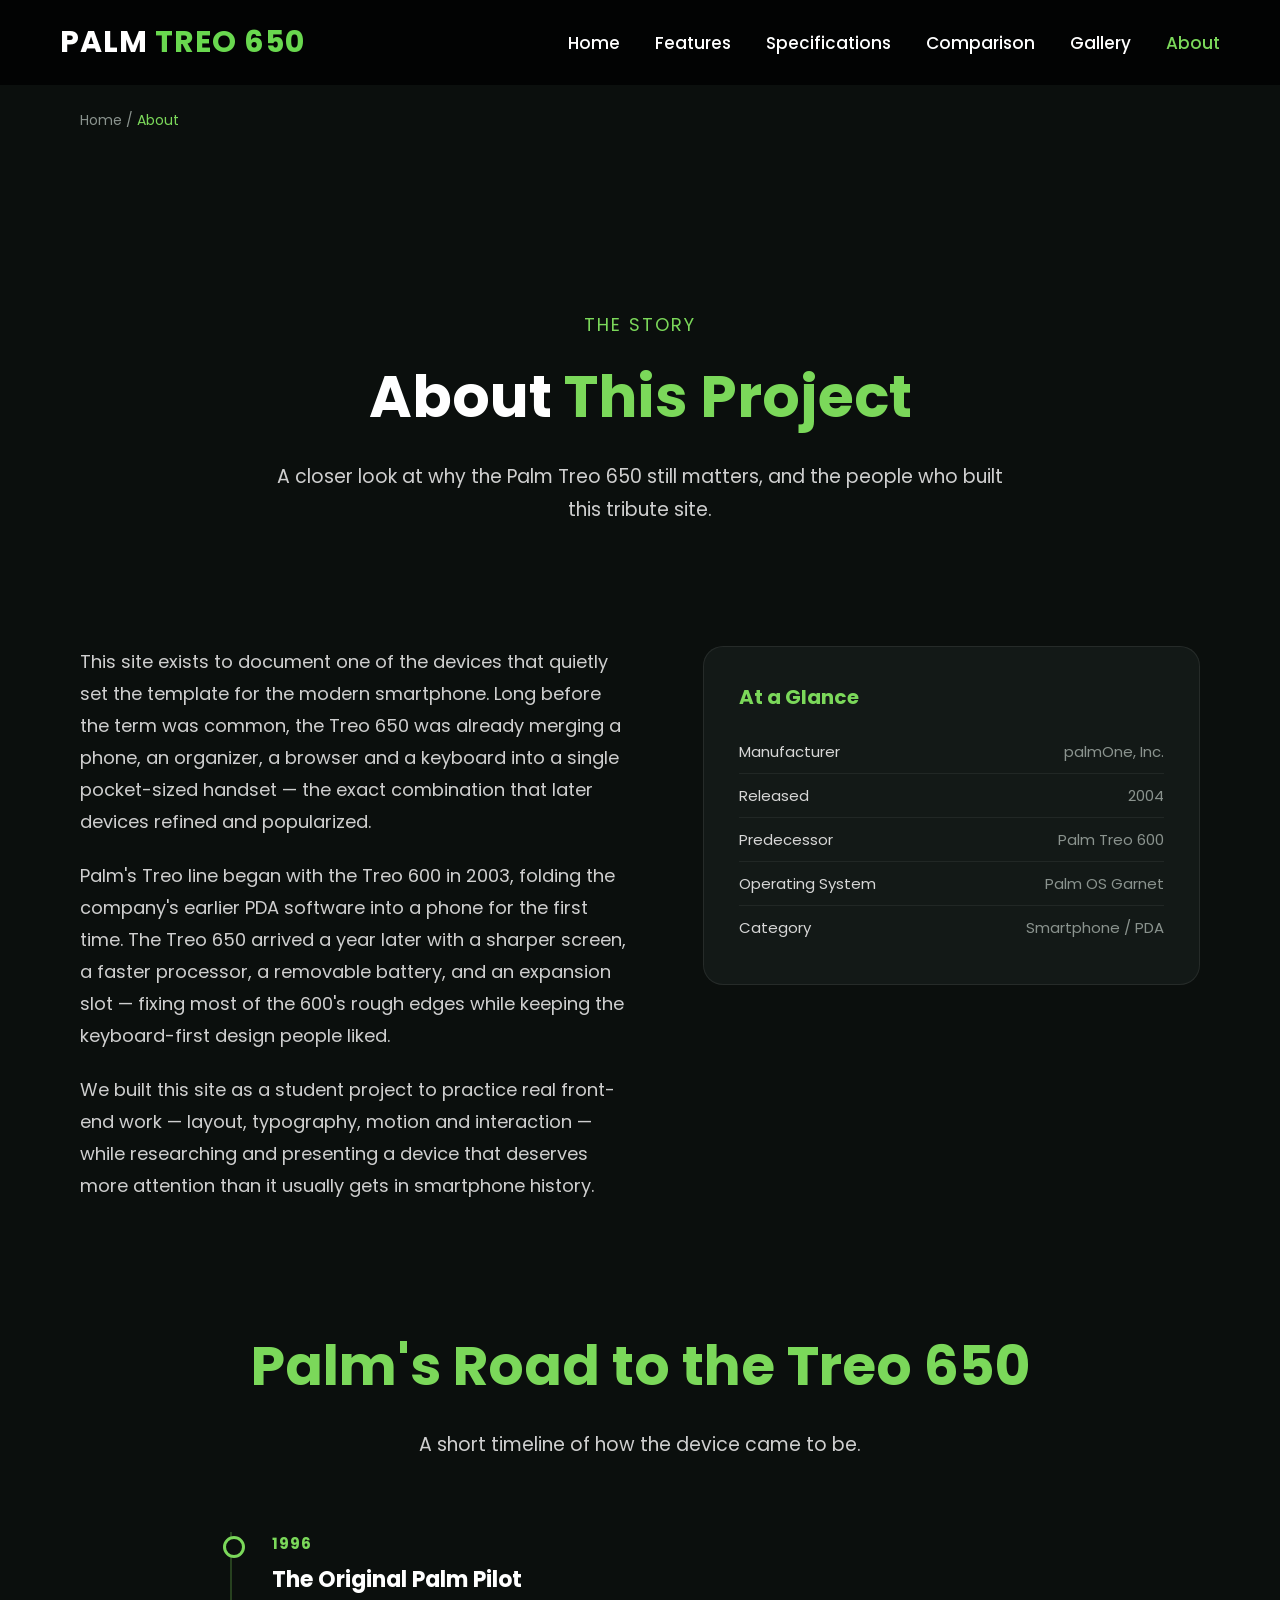
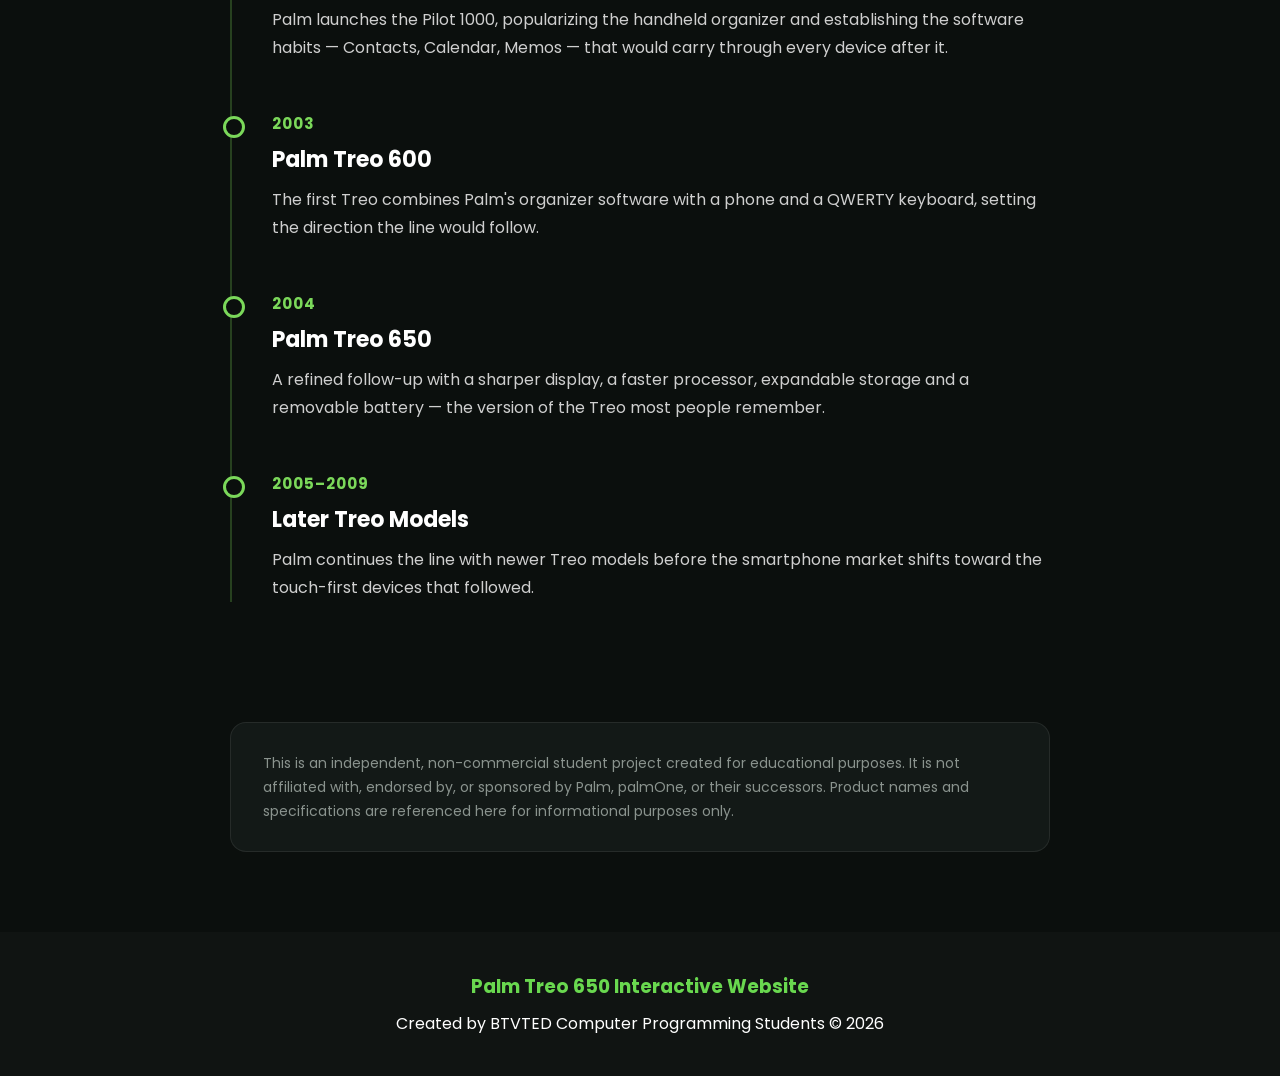
==== about.html @ 68abf770 "pre initialiation" ====
<!DOCTYPE html>
<html lang="en">
<head>
    <meta charset="UTF-8">
    <meta name="viewport" content="width=device-width, initial-scale=1.0">
    <title>About | Palm Treo 650</title>

    <link rel="stylesheet" href="style.css">
    <link rel="stylesheet" href="animation.css">

    <link href="https://fonts.googleapis.com/css2?family=Poppins:wght@300;400;600;700&display=swap" rel="stylesheet">
</head>

<body>

<header>

    <nav class="navbar">

        <div class="logo">
            PALM <span>TREO 650</span>
        </div>

        <ul class="nav-links">

            <li><a href="index.html">Home</a></li>

            <li><a href="features.html">Features</a></li>

            <li><a href="specs.html">Specifications</a></li>

            <li><a href="comparison.html">Comparison</a></li>

            <li><a href="gallery.html">Gallery</a></li>

            <li><a href="about.html" class="active">About</a></li>

        </ul>

    </nav>

</header>

<div class="breadcrumb">
    <a href="index.html">Home</a> / <span>About</span>
</div>

<section class="page-hero">

    <div class="eyebrow">The Story</div>

    <h1>About <span>This Project</span></h1>

    <p>

        A closer look at why the Palm Treo 650 still matters, and the
        people who built this tribute site.

    </p>

</section>

<section class="about-section">

    <div class="about-text reveal">

        <p>

            This site exists to document one of the devices that quietly
            set the template for the modern smartphone. Long before the
            term was common, the Treo 650 was already merging a phone, an
            organizer, a browser and a keyboard into a single pocket-sized
            handset — the exact combination that later devices refined
            and popularized.

        </p>

        <p>

            Palm's Treo line began with the Treo 600 in 2003, folding the
            company's earlier PDA software into a phone for the first
            time. The Treo 650 arrived a year later with a sharper screen,
            a faster processor, a removable battery, and an expansion
            slot — fixing most of the 600's rough edges while keeping the
            keyboard-first design people liked.

        </p>

        <p>

            We built this site as a student project to practice real
            front-end work — layout, typography, motion and interaction —
            while researching and presenting a device that deserves more
            attention than it usually gets in smartphone history.

        </p>

    </div>

    <div class="about-side reveal">

        <h3>At a Glance</h3>

        <ul>

            <li>Manufacturer <span>palmOne, Inc.</span></li>

            <li>Released <span>2004</span></li>

            <li>Predecessor <span>Palm Treo 600</span></li>

            <li>Operating System <span>Palm OS Garnet</span></li>

            <li>Category <span>Smartphone / PDA</span></li>

        </ul>

    </div>

</section>

<section class="timeline">

    <div class="section-title">

        <h2>Palm's Road to the Treo 650</h2>

        <p>A short timeline of how the device came to be.</p>

    </div>

    <div class="timeline-track">

        <div class="timeline-item reveal">

            <div class="timeline-year">1996</div>

            <h3>The Original Palm Pilot</h3>

            <p>

                Palm launches the Pilot 1000, popularizing the handheld
                organizer and establishing the software habits — Contacts,
                Calendar, Memos — that would carry through every device
                after it.

            </p>

        </div>

        <div class="timeline-item reveal">

            <div class="timeline-year">2003</div>

            <h3>Palm Treo 600</h3>

            <p>

                The first Treo combines Palm's organizer software with a
                phone and a QWERTY keyboard, setting the direction the
                line would follow.

            </p>

        </div>

        <div class="timeline-item reveal">

            <div class="timeline-year">2004</div>

            <h3>Palm Treo 650</h3>

            <p>

                A refined follow-up with a sharper display, a faster
                processor, expandable storage and a removable battery —
                the version of the Treo most people remember.

            </p>

        </div>

        <div class="timeline-item reveal">

            <div class="timeline-year">2005–2009</div>

            <h3>Later Treo Models</h3>

            <p>

                Palm continues the line with newer Treo models before the
                smartphone market shifts toward the touch-first devices
                that followed.

            </p>

        </div>

    </div>

</section>

<div class="disclaimer-box reveal">

    This is an independent, non-commercial student project created for
    educational purposes. It is not affiliated with, endorsed by, or
    sponsored by Palm, palmOne, or their successors. Product names and
    specifications are referenced here for informational purposes only.

</div>

<footer>

    <h3>Palm Treo 650 Interactive Website</h3>

    <p>

        Created by BTVTED Computer Programming Students

    </p>

</footer>

<script src="script.js"></script>

</body>
</html>
---- style.css ----
/* ===========================
   GOOGLE FONT & RESET
=========================== */

*{
    margin:0;
    padding:0;
    box-sizing:border-box;
}

body{
    font-family:'Poppins',sans-serif;
    background:#0b0f0d;
    color:white;
    overflow-x:hidden;
}

/* ===========================
   NAVIGATION BAR
=========================== */

.navbar{

    width:100%;

    display:flex;

    justify-content:space-between;

    align-items:center;

    padding:25px 80px;

    position:fixed;

    top:0;

    left:0;

    background:rgba(11,15,13,.90);

    backdrop-filter:blur(10px);

    z-index:1000;

}

.logo{

    font-size:32px;

    font-weight:700;

    color:white;

    letter-spacing:1px;

}

.logo span{

    color:#7bd85a;

}

.nav-links{

    display:flex;

    list-style:none;

    gap:40px;

}

.nav-links a{

    text-decoration:none;

    color:white;

    font-size:17px;

    transition:.3s;

}

.nav-links a:hover{

    color:#7bd85a;

}

/* ===========================
   HERO SECTION
=========================== */

.hero{

    min-height:100vh;

    display:flex;

    justify-content:space-between;

    align-items:center;

    padding:140px 80px 80px;

}

.hero-left{

    width:50%;

}

.hero-left h3{

    color:#7bd85a;

    font-size:22px;

    margin-bottom:15px;

    text-transform:uppercase;

}

.hero-left h1{

    font-size:72px;

    margin-bottom:25px;

    line-height:1.1;

}

.hero-left h1 span{

    color:#7bd85a;

}

.hero-left p{

    font-size:20px;

    line-height:38px;

    color:#cfcfcf;

    margin-bottom:40px;

}

/* ===========================
   BUTTONS
=========================== */

.buttons{

    display:flex;

    gap:20px;

}

.btn{

    padding:16px 34px;

    border-radius:12px;

    text-decoration:none;

    font-weight:600;

    transition:.35s;

}

.green{

    background:#7bd85a;

    color:black;

}

.green:hover{

    transform:translateY(-5px);

    box-shadow:0 0 25px rgba(123,216,90,.45);

}

.outline{

    border:2px solid #7bd85a;

    color:#7bd85a;

}

.outline:hover{

    background:#7bd85a;

    color:black;

}

/* ===========================
   PHONE IMAGE
=========================== */

.hero-right{

display:flex;

justify-content:center;

align-items:center;

position:relative;

overflow:hidden;

flex:1;

min-height:700px;

}

.hero-right img{

width:650px;

max-width:100%;

position:relative;

z-index:5;

mix-blend-mode:screen;

filter:
brightness(1.05)
contrast(1.08)
drop-shadow(0 0 40px rgba(115,255,0,.45))
drop-shadow(0 0 80px rgba(115,255,0,.25));

animation:phoneAnimation 6s ease-in-out infinite;

transform-style:preserve-3d;

}

.hero-right img:hover{

    transform:rotate(-8deg) scale(1.05);

}
/* ==========================
   GOOGLE FONT & RESET
========================== */

*{
    margin:0;
    padding:0;
    box-sizing:border-box;
    font-family:'Poppins',sans-serif;
}

html{
    scroll-behavior:smooth;
}

body{
    background:#0b0f0d;
    color:white;
    overflow-x:hidden;
}

/* ==========================
   NAVIGATION BAR
========================== */

.navbar{
    position:fixed;
    top:0;
    left:0;
    width:100%;
    padding:20px 60px;
    display:flex;
    justify-content:space-between;
    align-items:center;
    background:rgba(0,0,0,.75);
    backdrop-filter:blur(12px);
    z-index:999;
}

.logo{
    font-size:30px;
    font-weight:700;
    color:white;
}

.logo span{
    color:#69d84f;
}

.nav-links{
    display:flex;
    gap:35px;
    list-style:none;
}

.nav-links a{
    color:white;
    text-decoration:none;
    transition:.3s;
    font-weight:500;
}

.nav-links a:hover{
    color:#69d84f;
}

/* ==========================
   HERO SECTION
========================== */

.hero{
    min-height:100vh;
    display:flex;
    justify-content:space-between;
    align-items:center;
    padding:120px 70px;
}

.hero-left{
    width:50%;
}

.hero-left h3{
    color:#69d84f;
    font-size:22px;
    margin-bottom:15px;
}

.hero-left h1{
    font-size:72px;
    line-height:1.1;
    margin-bottom:20px;
}

.hero-left h1 span{
    color:#69d84f;
}

.hero-left p{
    color:#d9d9d9;
    font-size:18px;
    line-height:34px;
    margin-bottom:35px;
}

.buttons{
    display:flex;
    gap:20px;
}

.btn{
    padding:16px 32px;
    border-radius:10px;
    text-decoration:none;
    transition:.3s;
    font-weight:600;
}

.green{
    background:#69d84f;
    color:black;
}

.green:hover{
    transform:translateY(-5px);
    box-shadow:0 0 20px #69d84f;
}

.outline{
    border:2px solid #69d84f;
    color:#69d84f;
}

.outline:hover{
    background:#69d84f;
    color:black;
}

/* ==========================
   PHONE IMAGE
========================== */

.hero-right{
    width:45%;
    display:flex;
    justify-content:center;
}

.hero-right img{
    width:420px;
    transition:.5s;
    filter:drop-shadow(0 25px 40px rgba(0,0,0,.8));
}

.hero-right img:hover{
    transform:rotate(-8deg) scale(1.05);
}

/* ==========================
   QUICK INFO CARDS
========================== */

.quick-info{
    display:grid;
    grid-template-columns:repeat(4,1fr);
    gap:25px;
    padding:20px 70px 80px;
}

.card{
    background:#131917;
    border:1px solid rgba(255,255,255,.08);
    border-radius:18px;
    text-align:center;
    padding:35px;
    transition:.3s;
}

.card:hover{
    transform:translateY(-10px);
    border-color:#69d84f;
    box-shadow:0 0 25px rgba(105,216,79,.35);
}

.card h2{
    font-size:40px;
    margin-bottom:10px;
}

.card h3{
    margin-bottom:10px;
    color:#69d84f;
}

/* ==========================
   FOOTER
========================== */

footer{
    margin-top:80px;
    padding:40px;
    background:#101412;
    text-align:center;
}

footer h3{
    color:#69d84f;
    margin-bottom:10px;
}

/* ==========================
   RESPONSIVE
========================== */

@media(max-width:900px){

.navbar{
    flex-direction:column;
    gap:15px;
}

.nav-links{
    flex-wrap:wrap;
    justify-content:center;
}

.hero{
    flex-direction:column;
    text-align:center;
    padding-top:170px;
}

.hero-left{
    width:100%;
}

.hero-right{
    width:100%;
    margin-top:50px;
}

.hero-right img{
    width:280px;
}

.hero-left h1{
    font-size:48px;
}

.quick-info{
    grid-template-columns:1fr;
}

.buttons{
    justify-content:center;
}

}


/* ===========================
REVOLUTION SECTION
=========================== */

.revolution{

padding:120px 80px;

background:#111815;

}

.section-title{

text-align:center;

margin-bottom:70px;

}

.section-title h2{

font-size:55px;

margin-bottom:20px;

color:#7bd85a;

}

.section-title p{

max-width:900px;

margin:auto;

line-height:35px;

font-size:19px;

color:#cfcfcf;

}

.feature-grid{

display:grid;

grid-template-columns:repeat(3,1fr);

gap:35px;

margin-top:70px;

}

.feature-card{

background:#181f1c;

padding:35px;

border-radius:20px;

transition:.4s;

border:1px solid rgba(255,255,255,.06);

}

.feature-card:hover{

transform:translateY(-12px);

box-shadow:0 0 30px rgba(123,216,90,.25);

border-color:#7bd85a;

}

.feature-card h1{

font-size:55px;

margin-bottom:20px;

}

.feature-card h3{

font-size:25px;

margin-bottom:15px;

color:#7bd85a;

}

.feature-card p{

line-height:30px;

color:#d7d7d7;

}

/*==========================
SPECIFICATIONS
===========================*/

.specifications{

padding:120px 80px;

background:#0b0f0d;

}

.spec-grid{

display:grid;

grid-template-columns:repeat(4,1fr);

gap:30px;

margin-top:70px;

}

.spec-card{

background:#171d1a;

padding:35px;

border-radius:18px;

text-align:center;

transition:.4s;

border:1px solid rgba(255,255,255,.08);

}

.spec-card:hover{

transform:translateY(-10px);

border-color:#7bd85a;

box-shadow:0 0 25px rgba(123,216,90,.35);

}

.spec-card h3{

margin-bottom:18px;

color:#7bd85a;

font-size:24px;

}

.spec-card span{

font-size:18px;

line-height:30px;

color:#d8d8d8;

display:block;

}

/*=========================
GREEN GLOW
=========================*/

.hero-right::before{

content:"";

position:absolute;

width:650px;

height:650px;

border-radius:50%;

background:

radial-gradient(circle,

rgba(122,255,0,.75) 0%,

rgba(122,255,0,.35) 30%,

rgba(122,255,0,.12) 55%,

transparent 75%);

filter:blur(60px);

animation:glowPulse 5s infinite;

z-index:0;

}

/*=========================
BOTTOM GLOW
=========================*/

.hero-right::after{

content:"";

position:absolute;

bottom:60px;

width:520px;

height:70px;

border-radius:50%;

background:

radial-gradient(circle,

rgba(122,255,0,.95),

transparent 70%);

filter:blur(25px);

z-index:0;

}

/*=========================
PHONE ANIMATION
=========================*/

@keyframes phoneAnimation{

0%{

transform:
translateY(0px)
rotateY(-12deg);

}

25%{

transform:
translateY(-18px)
rotateY(-5deg);

}

50%{

transform:
translateY(0px)
rotateY(12deg);

}

75%{

transform:
translateY(-18px)
rotateY(5deg);

}

100%{

transform:
translateY(0px)
rotateY(-12deg);

}

}

/*=========================
GLOW
=========================*/

@keyframes glowPulse{

0%{

transform:scale(1);

opacity:.75;

}

50%{

transform:scale(1.12);

opacity:1;

}

100%{

transform:scale(1);

opacity:.75;

}

}

.phone-container{

position:relative;

display:flex;

justify-content:center;

align-items:center;

padding:50px;

border-radius:50px;

background:transparent;

overflow:hidden;

}

/* ===========================
   ACTIVE NAV LINK
=========================== */

.nav-links a.active{

    color:#7bd85a;

}

/* ===========================
   PAGE HERO (inner pages)
=========================== */

.page-hero{

    padding:180px 80px 80px;

    text-align:center;

    position:relative;

    overflow:hidden;

}

.page-hero .eyebrow{

    color:#7bd85a;

    font-size:18px;

    text-transform:uppercase;

    letter-spacing:2px;

    margin-bottom:15px;

}

.page-hero h1{

    font-size:58px;

    margin-bottom:20px;

}

.page-hero h1 span{

    color:#7bd85a;

}

.page-hero p{

    max-width:750px;

    margin:0 auto;

    color:#cfcfcf;

    font-size:19px;

    line-height:33px;

}

/* ===========================
   BREADCRUMB
=========================== */

.breadcrumb{

    padding:110px 80px 0;

    font-size:14px;

    color:#8a938e;

}

.breadcrumb a{

    color:#8a938e;

    text-decoration:none;

    transition:.3s;

}

.breadcrumb a:hover{

    color:#7bd85a;

}

.breadcrumb span{

    color:#7bd85a;

}

/* ===========================
   FEATURES PAGE - DETAIL LIST
=========================== */

.feature-detail-section{

    padding:40px 80px 120px;

}

.feature-detail{

    display:flex;

    align-items:center;

    gap:70px;

    padding:70px 0;

    border-bottom:1px solid rgba(255,255,255,.08);

}

.feature-detail:last-child{

    border-bottom:none;

}

.feature-detail.reverse{

    flex-direction:row-reverse;

}

.feature-detail-icon{

    flex:0 0 260px;

    height:260px;

    border-radius:28px;

    background:#131917;

    border:1px solid rgba(255,255,255,.08);

    display:flex;

    align-items:center;

    justify-content:center;

    font-size:90px;

    position:relative;

    overflow:hidden;

}

.feature-detail-icon::after{

    content:"";

    position:absolute;

    inset:0;

    background:radial-gradient(circle at 50% 50%, rgba(123,216,90,.25), transparent 70%);

}

.feature-detail-body{

    flex:1;

}

.feature-detail-tag{

    display:inline-block;

    color:#7bd85a;

    font-size:14px;

    letter-spacing:1.5px;

    text-transform:uppercase;

    border:1px solid rgba(123,216,90,.4);

    padding:6px 14px;

    border-radius:30px;

    margin-bottom:18px;

}

.feature-detail-body h2{

    font-size:36px;

    margin-bottom:18px;

}

.feature-detail-body p{

    color:#cfcfcf;

    font-size:18px;

    line-height:32px;

    margin-bottom:20px;

}

.feature-detail-list{

    list-style:none;

}

.feature-detail-list li{

    color:#d7d7d7;

    font-size:16px;

    padding:8px 0 8px 28px;

    position:relative;

}

.feature-detail-list li::before{

    content:"→";

    position:absolute;

    left:0;

    color:#7bd85a;

}

@media(max-width:900px){

    .feature-detail,
    .feature-detail.reverse{

        flex-direction:column;

        gap:30px;

        text-align:center;

    }

    .feature-detail-list li{

        text-align:left;

    }

    .page-hero{

        padding:160px 30px 60px;

    }

    .page-hero h1{

        font-size:38px;

    }

    .feature-detail-section{

        padding:20px 30px 80px;

    }

    .breadcrumb{

        padding:100px 30px 0;

    }

}

/* ===========================
   SPECIFICATIONS PAGE
=========================== */

.spec-page-section{

    padding:40px 80px 120px;

}

.spec-category{

    margin-bottom:60px;

}

.spec-category-title{

    display:flex;

    align-items:center;

    gap:14px;

    font-size:26px;

    color:#7bd85a;

    margin-bottom:25px;

    padding-bottom:15px;

    border-bottom:1px solid rgba(255,255,255,.08);

}

.spec-category-title span{

    font-size:30px;

}

.spec-table{

    width:100%;

    border-collapse:collapse;

    background:#131917;

    border-radius:16px;

    overflow:hidden;

    border:1px solid rgba(255,255,255,.08);

}

.spec-table tr{

    border-bottom:1px solid rgba(255,255,255,.06);

    transition:.25s;

}

.spec-table tr:last-child{

    border-bottom:none;

}

.spec-table tr:hover{

    background:rgba(123,216,90,.06);

}

.spec-table td{

    padding:18px 30px;

    font-size:16px;

}

.spec-table td:first-child{

    color:#9aa39d;

    width:38%;

}

.spec-table td:last-child{

    color:#f1f1f1;

    font-weight:500;

}

/* ===========================
   COMPARISON PAGE
=========================== */

.comparison-section{

    padding:40px 80px 120px;

}

.compare-tabs{

    display:flex;

    justify-content:center;

    gap:18px;

    margin-bottom:50px;

    flex-wrap:wrap;

}

.compare-tab{

    padding:14px 28px;

    border-radius:30px;

    border:2px solid rgba(123,216,90,.3);

    background:transparent;

    color:#cfcfcf;

    font-family:'Poppins',sans-serif;

    font-size:16px;

    font-weight:600;

    cursor:pointer;

    transition:.3s;

}

.compare-tab:hover{

    border-color:#7bd85a;

    color:#7bd85a;

}

.compare-tab.active{

    background:#7bd85a;

    border-color:#7bd85a;

    color:black;

}

.compare-table-wrap{

    max-width:900px;

    margin:0 auto;

    overflow-x:auto;

}

.compare-table{

    width:100%;

    border-collapse:collapse;

    background:#131917;

    border-radius:16px;

    overflow:hidden;

    border:1px solid rgba(255,255,255,.08);

    min-width:560px;

}

.compare-table th{

    padding:22px 25px;

    text-align:left;

    font-size:15px;

    text-transform:uppercase;

    letter-spacing:1px;

    color:#8a938e;

    border-bottom:1px solid rgba(255,255,255,.08);

}

.compare-table th.highlight{

    color:#7bd85a;

}

.compare-table td{

    padding:20px 25px;

    font-size:16px;

    border-bottom:1px solid rgba(255,255,255,.06);

}

.compare-table tr:last-child td{

    border-bottom:none;

}

.compare-table td:first-child{

    color:#9aa39d;

}

.compare-table td.highlight{

    color:#7bd85a;

    font-weight:600;

}

.compare-note{

    max-width:900px;

    margin:20px auto 0;

    color:#7a827d;

    font-size:14px;

    text-align:center;

}

/* ===========================
   GALLERY PAGE
=========================== */

.gallery-section{

    padding:40px 80px 120px;

}

.gallery-grid{

    display:grid;

    grid-template-columns:repeat(3,1fr);

    gap:30px;

}

.gallery-item{

    background:#131917;

    border:1px solid rgba(255,255,255,.08);

    border-radius:20px;

    overflow:hidden;

    cursor:pointer;

    transition:.35s;

}

.gallery-item:hover{

    transform:translateY(-8px);

    border-color:#7bd85a;

    box-shadow:0 0 25px rgba(123,216,90,.25);

}

.gallery-thumb{

    height:220px;

    display:flex;

    align-items:center;

    justify-content:center;

    font-size:70px;

    background:

        radial-gradient(circle at 50% 30%, rgba(123,216,90,.18), transparent 65%),

        #101512;

}

.gallery-caption{

    padding:20px 22px 26px;

}

.gallery-caption h3{

    font-size:18px;

    margin-bottom:6px;

    color:#f1f1f1;

}

.gallery-caption p{

    font-size:14px;

    color:#8a938e;

}

.lightbox-box{

    width:min(560px,88vw);

    background:#131917;

    border:1px solid rgba(123,216,90,.35);

    border-radius:24px;

    padding:40px;

    text-align:center;

    position:relative;

}

.lightbox-box .lightbox-icon{

    font-size:110px;

    margin-bottom:20px;

}

.lightbox-box h3{

    font-size:24px;

    margin-bottom:10px;

    color:#7bd85a;

}

.lightbox-box p{

    color:#cfcfcf;

    line-height:26px;

}

.lightbox-close{

    position:absolute;

    top:18px;

    right:22px;

    background:none;

    border:none;

    color:#8a938e;

    font-size:26px;

    cursor:pointer;

    line-height:1;

    transition:.25s;

}

.lightbox-close:hover{

    color:#7bd85a;

}

.lightbox-nav{

    display:flex;

    justify-content:space-between;

    margin-top:26px;

}

.lightbox-nav button{

    background:rgba(123,216,90,.1);

    border:1px solid rgba(123,216,90,.35);

    color:#7bd85a;

    padding:10px 20px;

    border-radius:30px;

    cursor:pointer;

    font-family:'Poppins',sans-serif;

    font-weight:600;

    transition:.25s;

}

.lightbox-nav button:hover{

    background:#7bd85a;

    color:black;

}

/* ===========================
   ABOUT PAGE
=========================== */

.about-section{

    padding:40px 80px 0;

    display:flex;

    gap:70px;

    align-items:flex-start;

}

.about-section p{

    color:#cfcfcf;

    font-size:18px;

    line-height:32px;

    margin-bottom:22px;

}

.about-text{

    flex:1.3;

}

.about-side{

    flex:1;

    background:#131917;

    border:1px solid rgba(255,255,255,.08);

    border-radius:20px;

    padding:35px;

    position:sticky;

    top:120px;

}

.about-side h3{

    color:#7bd85a;

    font-size:20px;

    margin-bottom:18px;

}

.about-side ul{

    list-style:none;

}

.about-side li{

    padding:10px 0;

    border-bottom:1px solid rgba(255,255,255,.06);

    color:#d7d7d7;

    font-size:15px;

    display:flex;

    justify-content:space-between;

}

.about-side li:last-child{

    border-bottom:none;

}

.about-side li span{

    color:#8a938e;

}

.timeline{

    padding:100px 80px 120px;

}

.timeline-track{

    max-width:820px;

    margin:0 auto;

    position:relative;

    padding-left:40px;

    border-left:2px solid rgba(123,216,90,.25);

}

.timeline-item{

    position:relative;

    padding-bottom:50px;

}

.timeline-item:last-child{

    padding-bottom:0;

}

.timeline-item::before{

    content:"";

    position:absolute;

    left:-49px;

    top:4px;

    width:16px;

    height:16px;

    border-radius:50%;

    background:#0b0f0d;

    border:3px solid #7bd85a;

}

.timeline-year{

    color:#7bd85a;

    font-weight:700;

    font-size:15px;

    letter-spacing:1px;

    margin-bottom:8px;

}

.timeline-item h3{

    font-size:22px;

    margin-bottom:10px;

}

.timeline-item p{

    color:#cfcfcf;

    font-size:16px;

    line-height:28px;

}

.disclaimer-box{

    max-width:820px;

    margin:0 auto 80px;

    background:#131917;

    border:1px solid rgba(255,255,255,.08);

    border-radius:16px;

    padding:28px 32px;

    color:#8a938e;

    font-size:14px;

    line-height:24px;

}

/* ===========================
   OS DEMO — TRY THE INTERFACE
=========================== */

.os-demo{

    margin-top:100px;

    padding-top:80px;

    border-top:1px solid rgba(255,255,255,.08);

}

.os-demo .section-title{

    margin-bottom:50px;

}

.os-demo-wrap{

    display:flex;

    justify-content:center;

}

.os-phone{

    width:300px;

    background:linear-gradient(160deg,#1c211e,#0d100e);

    border-radius:42px;

    padding:22px 16px 26px;

    border:1px solid rgba(255,255,255,.1);

    box-shadow:0 30px 60px rgba(0,0,0,.55);

}

.os-earpiece{

    width:60px;

    height:6px;

    border-radius:10px;

    background:#2a302c;

    margin:0 auto 16px;

}

.os-screen-frame{

    width:100%;

    height:360px;

    border-radius:18px;

    overflow:hidden;

    background:#eef3ee;

    position:relative;

}

.os-face-front{

    background:#eef3ee;

}

.os-status-bar{

    background:#1e3a24;

    color:#d9ffd9;

    font-size:11px;

    padding:8px 12px;

    display:flex;

    justify-content:space-between;

}

.os-app-grid{

    flex:1;

    display:grid;

    grid-template-columns:repeat(4,1fr);

    align-content:start;

    gap:14px 8px;

    padding:18px 10px;

}

.os-app-btn{

    background:none;

    border:none;

    font-family:'Poppins',sans-serif;

    color:#1c2b1f;

    font-size:10.5px;

    display:flex;

    flex-direction:column;

    align-items:center;

    gap:5px;

    cursor:pointer;

    padding:4px 0;

    border-radius:10px;

    transition:.2s;

}

.os-app-btn:hover{

    background:rgba(30,58,36,.08);

}

.os-app-icon{

    width:38px;

    height:38px;

    border-radius:10px;

    background:#dff0df;

    display:flex;

    align-items:center;

    justify-content:center;

    font-size:19px;

    box-shadow:inset 0 0 0 1px rgba(30,58,36,.15);

}

.os-app-titlebar{

    background:#1e3a24;

    color:#d9ffd9;

    display:flex;

    align-items:center;

    gap:14px;

    padding:10px 14px;

    font-size:13px;

}

.os-back-btn{

    background:rgba(255,255,255,.12);

    border:none;

    color:#d9ffd9;

    font-family:'Poppins',sans-serif;

    font-size:12px;

    padding:5px 10px;

    border-radius:20px;

    cursor:pointer;

    transition:.2s;

}

.os-back-btn:hover{

    background:rgba(255,255,255,.22);

}

.os-app-title{

    font-weight:600;

}

.os-app-body{

    flex:1;

    background:#eef3ee;

    color:#1c2b1f;

    padding:14px;

    font-size:12px;

    overflow-y:auto;

}

.os-home-button{

    width:34px;

    height:34px;

    border-radius:50%;

    background:#2a302c;

    margin:18px auto 0;

}

/* --- generic mock rows (Address, Contact list, Documents, Memos, Tasks) --- */

.os-row{

    display:flex;

    align-items:center;

    gap:10px;

    padding:9px 4px;

    border-bottom:1px solid rgba(28,43,31,.1);

}

.os-row .os-dot{

    width:26px;

    height:26px;

    border-radius:50%;

    background:#1e3a24;

    color:#eef3ee;

    display:flex;

    align-items:center;

    justify-content:center;

    font-size:11px;

    font-weight:700;

    flex-shrink:0;

}

.os-row .os-row-main{ font-weight:600; }

.os-row .os-row-sub{ color:#5a655c; font-size:10.5px; }

/* --- calculator --- */

.os-calc-display{

    background:#1e3a24;

    color:#d9ffd9;

    text-align:right;

    padding:14px;

    font-size:22px;

    border-radius:8px;

    margin-bottom:10px;

}

.os-calc-grid{

    display:grid;

    grid-template-columns:repeat(4,1fr);

    gap:6px;

}

.os-calc-grid span{

    background:#dff0df;

    border-radius:6px;

    text-align:center;

    padding:9px 0;

    font-size:12px;

}

/* --- calendar --- */

.os-cal-grid{

    display:grid;

    grid-template-columns:repeat(7,1fr);

    gap:4px;

    text-align:center;

    font-size:10px;

}

.os-cal-grid span{

    padding:6px 0;

    border-radius:4px;

}

.os-cal-grid span.os-cal-head{

    color:#5a655c;

    font-weight:700;

}

.os-cal-grid span.os-cal-active{

    background:#1e3a24;

    color:#d9ffd9;

    font-weight:700;

}

/* --- dialer --- */

.os-dial-display{

    background:#dff0df;

    padding:12px;

    text-align:center;

    font-size:18px;

    border-radius:8px;

    margin-bottom:10px;

    letter-spacing:2px;

}

.os-dial-grid{

    display:grid;

    grid-template-columns:repeat(3,1fr);

    gap:6px;

}

.os-dial-grid span{

    background:#dff0df;

    border-radius:50%;

    aspect-ratio:1;

    display:flex;

    align-items:center;

    justify-content:center;

    font-size:13px;

}

/* --- sms thread --- */

.os-bubble{

    max-width:75%;

    padding:8px 12px;

    border-radius:14px;

    margin-bottom:8px;

    font-size:11px;

    line-height:16px;

}

.os-bubble-in{

    background:#dff0df;

    border-bottom-left-radius:2px;

}

.os-bubble-out{

    background:#1e3a24;

    color:#d9ffd9;

    margin-left:auto;

    border-bottom-right-radius:2px;

}

/* --- browser --- */

.os-url-bar{

    background:#dff0df;

    padding:8px 10px;

    border-radius:6px;

    font-size:10.5px;

    margin-bottom:10px;

    color:#3a463c;

}

.os-web-block{

    height:14px;

    background:#dff0df;

    border-radius:3px;

    margin-bottom:8px;

}

/* --- hotsync --- */

.os-sync-bar-track{

    height:10px;

    background:#dff0df;

    border-radius:6px;

    overflow:hidden;

    margin:14px 0 10px;

}

.os-sync-bar-fill{

    height:100%;

    width:72%;

    background:#1e3a24;

}

@media(max-width:900px){

    .spec-page-section,
    .comparison-section,
    .gallery-section{

        padding:20px 30px 80px;

    }

    .gallery-grid{

        grid-template-columns:1fr;

    }

    .about-section{

        flex-direction:column;

        padding:20px 30px 0;

    }

    .about-side{

        position:static;

        width:100%;

    }

    .timeline{

        padding:60px 30px 80px;

    }

    .compare-table-wrap{

        max-width:100%;

    }

}
---- animation.css ----
/* ===========================
   SCROLL REVEAL
   Add class="reveal" to any element.
   script.js toggles "show" via IntersectionObserver.
=========================== */

.reveal{

    opacity:0;

    transform:translateY(35px);

    transition:opacity .8s ease, transform .8s ease;

}

.reveal.show{

    opacity:1;

    transform:translateY(0);

}

/* Stagger helpers — apply alongside .reveal on items inside a grid/list */

.reveal-d1{ transition-delay:.08s; }
.reveal-d2{ transition-delay:.16s; }
.reveal-d3{ transition-delay:.24s; }
.reveal-d4{ transition-delay:.32s; }
.reveal-d5{ transition-delay:.40s; }
.reveal-d6{ transition-delay:.48s; }

/* ===========================
   FADE-IN (no movement, used for hero copy / large blocks)
=========================== */

.fade-in{

    opacity:0;

    animation:fadeIn 1s ease forwards;

}

@keyframes fadeIn{

    to{ opacity:1; }

}

/* ===========================
   TAB SWITCH (comparison page)
=========================== */

.tab-fade{

    animation:tabFade .4s ease;

}

@keyframes tabFade{

    from{ opacity:0; transform:translateY(8px); }

    to{ opacity:1; transform:translateY(0); }

}

/* ===========================
   LIGHTBOX (gallery page)
=========================== */

.lightbox-overlay{

    position:fixed;

    inset:0;

    background:rgba(6,8,7,.92);

    display:flex;

    align-items:center;

    justify-content:center;

    opacity:0;

    visibility:hidden;

    transition:opacity .35s ease;

    z-index:2000;

}

.lightbox-overlay.open{

    opacity:1;

    visibility:visible;

}

.lightbox-box{

    transform:scale(.92);

    transition:transform .35s ease;

}

.lightbox-overlay.open .lightbox-box{

    transform:scale(1);

}

/* ===========================
   OS DEMO — 3D APP FLIP (gallery page)
=========================== */

.os-screen-frame{

    perspective:1400px;

}

.os-flip-card{

    position:relative;

    width:100%;

    height:100%;

    transform-style:preserve-3d;

    transition:transform .9s cubic-bezier(.4,.1,.2,1);

}

.os-flip-card.flipped{

    transform:rotateY(180deg);

}

.os-face{

    position:absolute;

    inset:0;

    backface-visibility:hidden;

    -webkit-backface-visibility:hidden;

    display:flex;

    flex-direction:column;

}

.os-face-back{

    transform:rotateY(180deg);

}

@media (prefers-reduced-motion: reduce){

    .os-flip-card{

        transition:none !important;

    }

}

/* ===========================
   PULSE (used for small live indicators / badges)
=========================== */

@keyframes softPulse{

    0%{ box-shadow:0 0 0 0 rgba(123,216,90,.45); }

    70%{ box-shadow:0 0 0 12px rgba(123,216,90,0); }

    100%{ box-shadow:0 0 0 0 rgba(123,216,90,0); }

}

.pulse-dot{

    width:10px;

    height:10px;

    border-radius:50%;

    background:#7bd85a;

    animation:softPulse 2.2s infinite;

}

/* ===========================
   PROGRESS / STAT BAR FILL (specs page)
=========================== */

.bar-fill{

    width:0%;

    transition:width 1.1s ease;

}

.bar-fill.show{

    width:var(--bar-target, 100%);

}

/* ===========================
   RESPECT REDUCED MOTION
=========================== */

@media (prefers-reduced-motion: reduce){

    .reveal,
    .fade-in,
    .tab-fade,
    .lightbox-box,
    .bar-fill,
    .pulse-dot{

        animation:none !important;

        transition:none !important;

        opacity:1 !important;

        transform:none !important;

    }

}
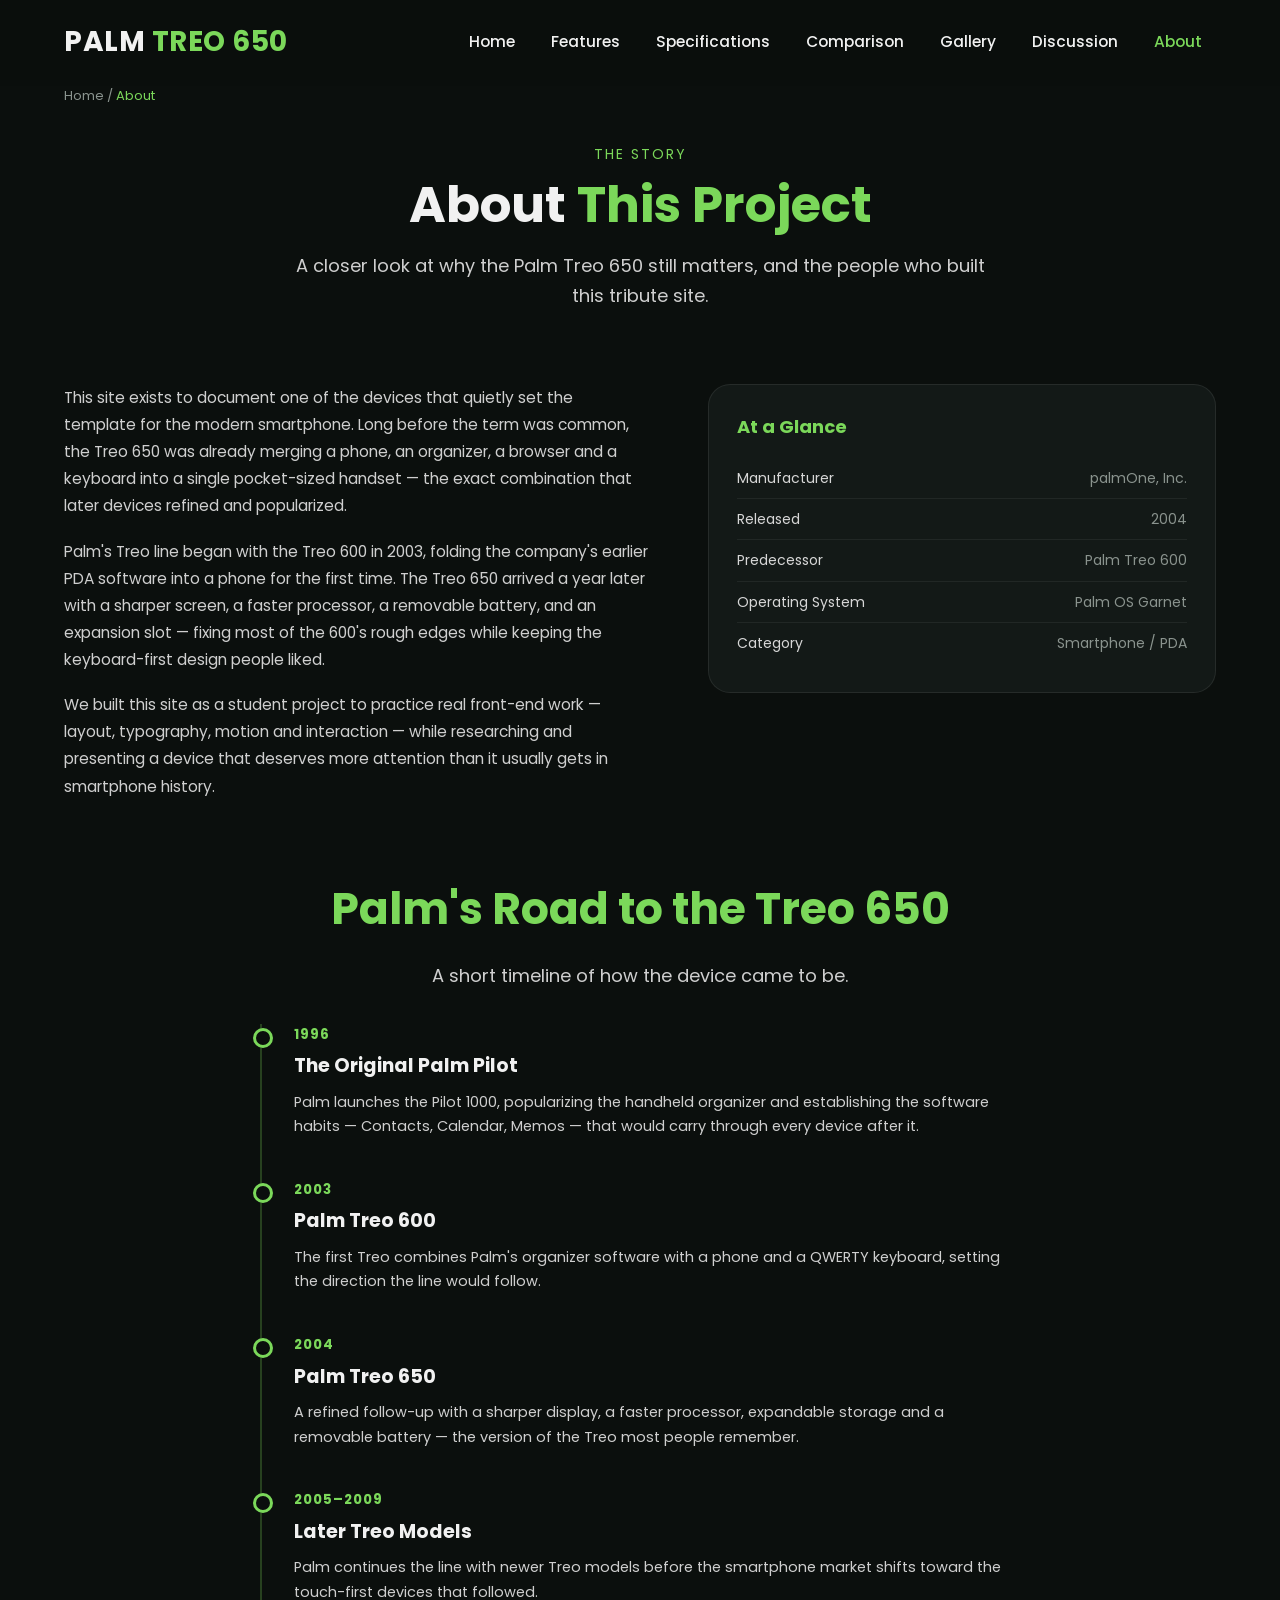
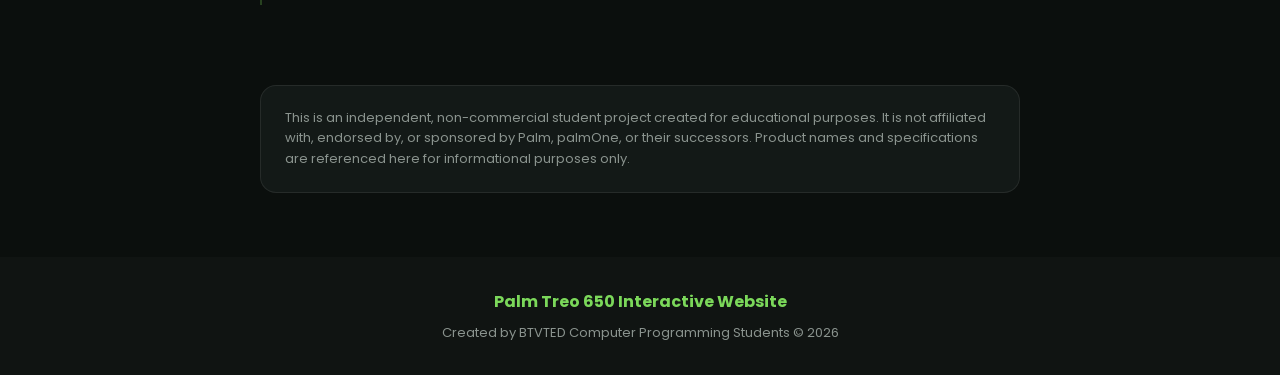
==== commit 12dcabca: "decreases lines" ====
--- a/about.html
+++ b/about.html
@@ -14,31 +14,23 @@
 <body>
 
 <header>
+    <nav class="navbar">
+        <div class="logo">PALM <span>TREO 650</span></div>
 
-    <nav class="navbar">
+        <button class="nav-toggle" id="navToggle" aria-label="Toggle menu">
+            <span></span><span></span><span></span>
+        </button>
 
-        <div class="logo">
-            PALM <span>TREO 650</span>
-        </div>
-
-        <ul class="nav-links">
-
+        <ul class="nav-links" id="navLinks">
             <li><a href="index.html">Home</a></li>
-
             <li><a href="features.html">Features</a></li>
-
             <li><a href="specs.html">Specifications</a></li>
-
             <li><a href="comparison.html">Comparison</a></li>
-
             <li><a href="gallery.html">Gallery</a></li>
-
+            <li><a href="discussion.html">Discussion</a></li>
             <li><a href="about.html" class="active">About</a></li>
-
         </ul>
-
     </nav>
-
 </header>
 
 <div class="breadcrumb">
@@ -46,75 +38,47 @@
 </div>
 
 <section class="page-hero">
-
     <div class="eyebrow">The Story</div>
-
     <h1>About <span>This Project</span></h1>
-
-    <p>
-
-        A closer look at why the Palm Treo 650 still matters, and the
-        people who built this tribute site.
-
-    </p>
-
+    <p>A closer look at why the Palm Treo 650 still matters, and the people who built this tribute site.</p>
 </section>
 
 <section class="about-section">
 
     <div class="about-text reveal">
-
         <p>
-
             This site exists to document one of the devices that quietly
             set the template for the modern smartphone. Long before the
             term was common, the Treo 650 was already merging a phone, an
             organizer, a browser and a keyboard into a single pocket-sized
             handset — the exact combination that later devices refined
             and popularized.
-
         </p>
-
         <p>
-
             Palm's Treo line began with the Treo 600 in 2003, folding the
             company's earlier PDA software into a phone for the first
             time. The Treo 650 arrived a year later with a sharper screen,
             a faster processor, a removable battery, and an expansion
             slot — fixing most of the 600's rough edges while keeping the
             keyboard-first design people liked.
-
         </p>
-
         <p>
-
             We built this site as a student project to practice real
             front-end work — layout, typography, motion and interaction —
             while researching and presenting a device that deserves more
             attention than it usually gets in smartphone history.
-
         </p>
-
     </div>
 
     <div class="about-side reveal">
-
         <h3>At a Glance</h3>
-
         <ul>
-
             <li>Manufacturer <span>palmOne, Inc.</span></li>
-
             <li>Released <span>2004</span></li>
-
             <li>Predecessor <span>Palm Treo 600</span></li>
-
             <li>Operating System <span>Palm OS Garnet</span></li>
-
             <li>Category <span>Smartphone / PDA</span></li>
-
         </ul>
-
     </div>
 
 </section>
@@ -122,78 +86,34 @@
 <section class="timeline">
 
     <div class="section-title">
-
         <h2>Palm's Road to the Treo 650</h2>
-
         <p>A short timeline of how the device came to be.</p>
-
     </div>
 
     <div class="timeline-track">
 
         <div class="timeline-item reveal">
-
             <div class="timeline-year">1996</div>
-
             <h3>The Original Palm Pilot</h3>
-
-            <p>
-
-                Palm launches the Pilot 1000, popularizing the handheld
-                organizer and establishing the software habits — Contacts,
-                Calendar, Memos — that would carry through every device
-                after it.
-
-            </p>
-
+            <p>Palm launches the Pilot 1000, popularizing the handheld organizer and establishing the software habits — Contacts, Calendar, Memos — that would carry through every device after it.</p>
         </div>
 
         <div class="timeline-item reveal">
-
             <div class="timeline-year">2003</div>
-
             <h3>Palm Treo 600</h3>
-
-            <p>
-
-                The first Treo combines Palm's organizer software with a
-                phone and a QWERTY keyboard, setting the direction the
-                line would follow.
-
-            </p>
-
+            <p>The first Treo combines Palm's organizer software with a phone and a QWERTY keyboard, setting the direction the line would follow.</p>
         </div>
 
         <div class="timeline-item reveal">
-
             <div class="timeline-year">2004</div>
-
             <h3>Palm Treo 650</h3>
-
-            <p>
-
-                A refined follow-up with a sharper display, a faster
-                processor, expandable storage and a removable battery —
-                the version of the Treo most people remember.
-
-            </p>
-
+            <p>A refined follow-up with a sharper display, a faster processor, expandable storage and a removable battery — the version of the Treo most people remember.</p>
         </div>
 
         <div class="timeline-item reveal">
-
             <div class="timeline-year">2005–2009</div>
-
             <h3>Later Treo Models</h3>
-
-            <p>
-
-                Palm continues the line with newer Treo models before the
-                smartphone market shifts toward the touch-first devices
-                that followed.
-
-            </p>
-
+            <p>Palm continues the line with newer Treo models before the smartphone market shifts toward the touch-first devices that followed.</p>
         </div>
 
     </div>
@@ -201,24 +121,15 @@
 </section>
 
 <div class="disclaimer-box reveal">
-
     This is an independent, non-commercial student project created for
     educational purposes. It is not affiliated with, endorsed by, or
     sponsored by Palm, palmOne, or their successors. Product names and
     specifications are referenced here for informational purposes only.
-
 </div>
 
 <footer>
-
     <h3>Palm Treo 650 Interactive Website</h3>
-
-    <p>
-
-        Created by BTVTED Computer Programming Students
-
-    </p>
-
+    <p>Created by BTVTED Computer Programming Students</p>
 </footer>
 
 <script src="script.js"></script>
--- a/style.css
+++ b/style.css
@@ -1,2418 +1,1243 @@
-/* ===========================
-   GOOGLE FONT & RESET
-=========================== */
-
-*{
-    margin:0;
-    padding:0;
-    box-sizing:border-box;
-}
+/* =====================================================================
+   PALM TREO 650 SITE — STYLESHEET
+   Mobile-first. Single source of truth (no duplicate rule blocks).
+===================================================================== */
+
+:root{
+    --bg:#0b0f0d;
+    --panel:#131917;
+    --panel-2:#171d1a;
+    --line: rgba(255,255,255,.08);
+    --accent:#7bd85a;
+    --accent-soft: rgba(123,216,90,.35);
+    --text:#f1f1f1;
+    --text-dim:#cfcfcf;
+    --muted:#8a938e;
+
+    --pad: clamp(20px, 5vw, 72px);
+    --gap: clamp(16px, 3vw, 32px);
+
+    --r-lg:22px;
+    --r-md:16px;
+    --r-sm:10px;
+}
+
+*{ margin:0; padding:0; box-sizing:border-box; }
+
+html{ scroll-behavior:smooth; }
 
 body{
     font-family:'Poppins',sans-serif;
-    background:#0b0f0d;
-    color:white;
+    background:var(--bg);
+    color:var(--text);
     overflow-x:hidden;
-}
-
-/* ===========================
-   NAVIGATION BAR
-=========================== */
-
-.navbar{
-
-    width:100%;
-
-    display:flex;
-
-    justify-content:space-between;
-
-    align-items:center;
-
-    padding:25px 80px;
-
-    position:fixed;
-
-    top:0;
-
-    left:0;
-
-    background:rgba(11,15,13,.90);
-
-    backdrop-filter:blur(10px);
-
-    z-index:1000;
-
-}
-
-.logo{
-
-    font-size:32px;
-
-    font-weight:700;
-
-    color:white;
-
-    letter-spacing:1px;
-
-}
-
-.logo span{
-
-    color:#7bd85a;
-
-}
-
-.nav-links{
-
-    display:flex;
-
-    list-style:none;
-
-    gap:40px;
-
-}
-
-.nav-links a{
-
-    text-decoration:none;
-
-    color:white;
-
-    font-size:17px;
-
-    transition:.3s;
-
-}
-
-.nav-links a:hover{
-
-    color:#7bd85a;
-
-}
-
-/* ===========================
-   HERO SECTION
-=========================== */
-
-.hero{
-
-    min-height:100vh;
-
-    display:flex;
-
-    justify-content:space-between;
-
-    align-items:center;
-
-    padding:140px 80px 80px;
-
-}
-
-.hero-left{
-
-    width:50%;
-
-}
-
-.hero-left h3{
-
-    color:#7bd85a;
-
-    font-size:22px;
-
-    margin-bottom:15px;
-
-    text-transform:uppercase;
-
-}
-
-.hero-left h1{
-
-    font-size:72px;
-
-    margin-bottom:25px;
-
-    line-height:1.1;
-
-}
-
-.hero-left h1 span{
-
-    color:#7bd85a;
-
-}
-
-.hero-left p{
-
-    font-size:20px;
-
-    line-height:38px;
-
-    color:#cfcfcf;
-
-    margin-bottom:40px;
-
-}
-
-/* ===========================
-   BUTTONS
-=========================== */
-
-.buttons{
-
-    display:flex;
-
-    gap:20px;
-
-}
-
-.btn{
-
-    padding:16px 34px;
-
-    border-radius:12px;
-
-    text-decoration:none;
-
-    font-weight:600;
-
-    transition:.35s;
-
-}
-
-.green{
-
-    background:#7bd85a;
-
-    color:black;
-
-}
-
-.green:hover{
-
-    transform:translateY(-5px);
-
-    box-shadow:0 0 25px rgba(123,216,90,.45);
-
-}
-
-.outline{
-
-    border:2px solid #7bd85a;
-
-    color:#7bd85a;
-
-}
-
-.outline:hover{
-
-    background:#7bd85a;
-
-    color:black;
-
-}
-
-/* ===========================
-   PHONE IMAGE
-=========================== */
-
-.hero-right{
-
-display:flex;
-
-justify-content:center;
-
-align-items:center;
-
-position:relative;
-
-overflow:hidden;
-
-flex:1;
-
-min-height:700px;
-
-}
-
-.hero-right img{
-
-width:650px;
-
-max-width:100%;
-
-position:relative;
-
-z-index:5;
-
-mix-blend-mode:screen;
-
-filter:
-brightness(1.05)
-contrast(1.08)
-drop-shadow(0 0 40px rgba(115,255,0,.45))
-drop-shadow(0 0 80px rgba(115,255,0,.25));
-
-animation:phoneAnimation 6s ease-in-out infinite;
-
-transform-style:preserve-3d;
-
-}
-
-.hero-right img:hover{
-
-    transform:rotate(-8deg) scale(1.05);
-
-}
-/* ==========================
-   GOOGLE FONT & RESET
-========================== */
-
-*{
-    margin:0;
-    padding:0;
-    box-sizing:border-box;
-    font-family:'Poppins',sans-serif;
-}
-
-html{
-    scroll-behavior:smooth;
-}
-
-body{
-    background:#0b0f0d;
-    color:white;
-    overflow-x:hidden;
-}
-
-/* ==========================
-   NAVIGATION BAR
-========================== */
+    font-size:15px;
+    line-height:1.6;
+}
+
+img{ max-width:100%; display:block; }
+
+a{ color:inherit; }
+
+button{ font-family:'Poppins',sans-serif; }
+
+/* =====================================================================
+   NAVBAR
+===================================================================== */
 
 .navbar{
     position:fixed;
-    top:0;
+    top:0; left:0;
+    width:100%;
+    z-index:1000;
+    display:flex;
+    justify-content:space-between;
+    align-items:center;
+    padding:16px var(--pad);
+    background:rgba(11,15,13,.9);
+    backdrop-filter:blur(12px);
+    border-bottom:1px solid transparent;
+}
+
+.logo{
+    font-size:clamp(20px,2.6vw,28px);
+    font-weight:700;
+    letter-spacing:.5px;
+    white-space:nowrap;
+}
+
+.logo span{ color:var(--accent); }
+
+.nav-toggle{
+    display:flex;
+    flex-direction:column;
+    justify-content:center;
+    gap:5px;
+    width:34px;
+    height:34px;
+    background:none;
+    border:none;
+    cursor:pointer;
+    z-index:1100;
+}
+
+.nav-toggle span{
+    display:block;
+    width:100%;
+    height:2px;
+    background:var(--text);
+    border-radius:2px;
+    transition:.3s;
+}
+
+.nav-toggle.open span:nth-child(1){ transform:translateY(7px) rotate(45deg); }
+.nav-toggle.open span:nth-child(2){ opacity:0; }
+.nav-toggle.open span:nth-child(3){ transform:translateY(-7px) rotate(-45deg); }
+
+.nav-links{
+    list-style:none;
+    display:flex;
+    flex-direction:column;
+    gap:0;
+    position:fixed;
+    top:64px;
     left:0;
     width:100%;
-    padding:20px 60px;
-    display:flex;
-    justify-content:space-between;
-    align-items:center;
-    background:rgba(0,0,0,.75);
-    backdrop-filter:blur(12px);
-    z-index:999;
-}
-
-.logo{
-    font-size:30px;
-    font-weight:700;
-    color:white;
-}
-
-.logo span{
-    color:#69d84f;
-}
-
-.nav-links{
-    display:flex;
-    gap:35px;
-    list-style:none;
-}
+    background:#0d1210;
+    border-bottom:1px solid var(--line);
+    max-height:0;
+    overflow:hidden;
+    transition:max-height .35s ease;
+}
+
+.nav-links.open{ max-height:420px; }
+
+.nav-links li{ width:100%; }
 
 .nav-links a{
-    color:white;
+    display:block;
+    padding:16px var(--pad);
     text-decoration:none;
+    color:var(--text);
+    font-size:16px;
+    font-weight:500;
+    border-top:1px solid var(--line);
+    transition:.25s;
+}
+
+.nav-links a:hover,
+.nav-links a.active{ color:var(--accent); background:rgba(123,216,90,.06); }
+
+@media(min-width:900px){
+
+    .navbar{ padding:20px var(--pad); }
+
+    .nav-toggle{ display:none; }
+
+    .nav-links{
+        position:static;
+        flex-direction:row;
+        width:auto;
+        max-height:none;
+        overflow:visible;
+        background:none;
+        border-bottom:none;
+        gap:8px;
+    }
+
+    .nav-links a{
+        padding:8px 14px;
+        border-top:none;
+        font-size:15.5px;
+    }
+
+    .nav-links a:hover,
+    .nav-links a.active{ background:none; }
+}
+
+/* =====================================================================
+   BUTTONS
+===================================================================== */
+
+.buttons{ display:flex; gap:16px; flex-wrap:wrap; }
+
+.btn{
+    padding:14px 30px;
+    border-radius:12px;
+    text-decoration:none;
+    font-weight:600;
+    font-size:15px;
     transition:.3s;
-    font-weight:500;
-}
-
-.nav-links a:hover{
-    color:#69d84f;
-}
-
-/* ==========================
-   HERO SECTION
-========================== */
+    display:inline-block;
+    border:2px solid transparent;
+    cursor:pointer;
+}
+
+.green{ background:var(--accent); color:#04150a; }
+
+.green:hover{ transform:translateY(-4px); box-shadow:0 0 25px var(--accent-soft); }
+
+.outline{ border-color:var(--accent); color:var(--accent); background:none; }
+
+.outline:hover{ background:var(--accent); color:#04150a; }
+
+.outline:disabled,
+.green:disabled{ opacity:.35; cursor:not-allowed; transform:none; box-shadow:none; }
+
+/* =====================================================================
+   HERO
+===================================================================== */
 
 .hero{
-    min-height:100vh;
-    display:flex;
-    justify-content:space-between;
-    align-items:center;
-    padding:120px 70px;
-}
-
-.hero-left{
-    width:50%;
-}
+    min-height:100svh;
+    display:flex;
+    flex-direction:column;
+    justify-content:center;
+    gap:56px;
+    padding:120px var(--pad) 60px;
+}
+
+.hero-left{ width:100%; }
 
 .hero-left h3{
-    color:#69d84f;
-    font-size:22px;
-    margin-bottom:15px;
+    color:var(--accent);
+    font-size:15px;
+    letter-spacing:2px;
+    text-transform:uppercase;
+    margin-bottom:14px;
 }
 
 .hero-left h1{
-    font-size:72px;
-    line-height:1.1;
+    font-size:clamp(36px,7vw,68px);
+    line-height:1.08;
     margin-bottom:20px;
 }
 
-.hero-left h1 span{
-    color:#69d84f;
-}
+.hero-left h1 span{ color:var(--accent); }
 
 .hero-left p{
-    color:#d9d9d9;
-    font-size:18px;
-    line-height:34px;
-    margin-bottom:35px;
-}
-
-.buttons{
-    display:flex;
-    gap:20px;
-}
-
-.btn{
-    padding:16px 32px;
-    border-radius:10px;
-    text-decoration:none;
-    transition:.3s;
-    font-weight:600;
-}
-
-.green{
-    background:#69d84f;
-    color:black;
-}
-
-.green:hover{
-    transform:translateY(-5px);
-    box-shadow:0 0 20px #69d84f;
-}
-
-.outline{
-    border:2px solid #69d84f;
-    color:#69d84f;
-}
-
-.outline:hover{
-    background:#69d84f;
-    color:black;
-}
-
-/* ==========================
-   PHONE IMAGE
-========================== */
+    font-size:clamp(15px,2vw,18px);
+    line-height:1.75;
+    color:var(--text-dim);
+    margin-bottom:32px;
+    max-width:56ch;
+}
 
 .hero-right{
-    width:45%;
     display:flex;
     justify-content:center;
 }
 
-.hero-right img{
-    width:420px;
-    transition:.5s;
-    filter:drop-shadow(0 25px 40px rgba(0,0,0,.8));
-}
-
-.hero-right img:hover{
-    transform:rotate(-8deg) scale(1.05);
-}
-
-/* ==========================
-   QUICK INFO CARDS
-========================== */
+@media(min-width:900px){
+
+    .hero{
+        flex-direction:row;
+        align-items:center;
+        justify-content:space-between;
+        padding:150px var(--pad) 90px;
+        min-height:92vh;
+    }
+
+    .hero-left{ width:52%; }
+
+    .hero-right{ width:44%; }
+}
+
+/* =====================================================================
+   QUICK-INFO CARDS
+===================================================================== */
 
 .quick-info{
     display:grid;
-    grid-template-columns:repeat(4,1fr);
-    gap:25px;
-    padding:20px 70px 80px;
-}
+    grid-template-columns:repeat(2,1fr);
+    gap:var(--gap);
+    padding:0 var(--pad) var(--pad);
+}
+
+@media(min-width:640px){ .quick-info{ grid-template-columns:repeat(4,1fr); } }
 
 .card{
-    background:#131917;
-    border:1px solid rgba(255,255,255,.08);
-    border-radius:18px;
+    background:var(--panel);
+    border:1px solid var(--line);
+    border-radius:var(--r-lg);
     text-align:center;
-    padding:35px;
+    padding:26px 16px;
     transition:.3s;
 }
 
 .card:hover{
+    transform:translateY(-8px);
+    border-color:var(--accent);
+    box-shadow:0 0 25px rgba(123,216,90,.25);
+}
+
+.card h2{ font-size:32px; margin-bottom:8px; }
+
+.card h3{ margin-bottom:6px; color:var(--accent); font-size:15px; }
+
+.card p{ font-size:14px; color:var(--text-dim); }
+
+/* =====================================================================
+   SECTION TITLE (shared)
+===================================================================== */
+
+.section-title{ text-align:center; margin-bottom:var(--gap); max-width:900px; margin-inline:auto; }
+
+.section-title h2{ font-size:clamp(26px,4.2vw,44px); margin-bottom:16px; color:var(--accent); }
+
+.section-title p{ font-size:clamp(15px,1.8vw,18px); line-height:1.75; color:var(--text-dim); }
+
+/* =====================================================================
+   REVOLUTION SECTION
+===================================================================== */
+
+.revolution{ padding:var(--pad) var(--pad); background:var(--panel-2); }
+
+.feature-grid{
+    display:grid;
+    grid-template-columns:1fr;
+    gap:var(--gap);
+    margin-top:var(--gap);
+}
+
+@media(min-width:640px){ .feature-grid{ grid-template-columns:repeat(2,1fr); } }
+@media(min-width:1000px){ .feature-grid{ grid-template-columns:repeat(3,1fr); } }
+
+.feature-card{
+    background:#181f1c;
+    padding:28px;
+    border-radius:var(--r-lg);
+    border:1px solid var(--line);
+    transition:.35s;
+}
+
+.feature-card:hover{
     transform:translateY(-10px);
-    border-color:#69d84f;
-    box-shadow:0 0 25px rgba(105,216,79,.35);
-}
-
-.card h2{
-    font-size:40px;
-    margin-bottom:10px;
-}
-
-.card h3{
-    margin-bottom:10px;
-    color:#69d84f;
-}
-
-/* ==========================
+    box-shadow:0 0 30px rgba(123,216,90,.22);
+    border-color:var(--accent);
+}
+
+.feature-card h1{ font-size:42px; margin-bottom:14px; }
+
+.feature-card h3{ font-size:21px; margin-bottom:10px; color:var(--accent); }
+
+.feature-card p{ line-height:1.7; color:#d7d7d7; font-size:14.5px; }
+
+/* =====================================================================
+   SPECIFICATIONS (home preview grid)
+===================================================================== */
+
+.specifications{ padding:var(--pad) var(--pad); }
+
+.spec-grid{
+    display:grid;
+    grid-template-columns:repeat(2,1fr);
+    gap:var(--gap);
+    margin-top:var(--gap);
+}
+
+@media(min-width:640px){ .spec-grid{ grid-template-columns:repeat(3,1fr); } }
+@media(min-width:1000px){ .spec-grid{ grid-template-columns:repeat(4,1fr); } }
+
+.spec-card{
+    background:var(--panel-2);
+    padding:24px 18px;
+    border-radius:var(--r-md);
+    text-align:center;
+    border:1px solid var(--line);
+    transition:.3s;
+}
+
+.spec-card:hover{
+    transform:translateY(-8px);
+    border-color:var(--accent);
+    box-shadow:0 0 22px rgba(123,216,90,.3);
+}
+
+.spec-card h3{ margin-bottom:10px; color:var(--accent); font-size:16.5px; }
+
+.spec-card span{ font-size:14px; line-height:1.5; color:#d8d8d8; display:block; }
+
+/* =====================================================================
    FOOTER
-========================== */
+===================================================================== */
 
 footer{
-    margin-top:80px;
-    padding:40px;
+    margin-top:var(--pad);
+    padding:32px var(--pad);
     background:#101412;
     text-align:center;
 }
 
-footer h3{
-    color:#69d84f;
-    margin-bottom:10px;
-}
-
-/* ==========================
-   RESPONSIVE
-========================== */
-
-@media(max-width:900px){
-
-.navbar{
+footer h3{ color:var(--accent); margin-bottom:8px; font-size:16px; }
+
+footer p{ font-size:13px; color:var(--muted); }
+
+/* =====================================================================
+   ACTIVE NAV / PAGE HERO / BREADCRUMB
+===================================================================== */
+
+.breadcrumb{
+    padding:86px var(--pad) 0;
+    font-size:13px;
+    color:var(--muted);
+}
+
+.breadcrumb a{ color:var(--muted); text-decoration:none; transition:.3s; }
+.breadcrumb a:hover{ color:var(--accent); }
+.breadcrumb span{ color:var(--accent); }
+
+.page-hero{
+    padding:36px var(--pad) 48px;
+    text-align:center;
+}
+
+.page-hero .eyebrow{
+    color:var(--accent);
+    font-size:14px;
+    text-transform:uppercase;
+    letter-spacing:2px;
+    margin-bottom:12px;
+}
+
+.page-hero h1{ font-size:clamp(28px,5.2vw,50px); margin-bottom:16px; line-height:1.15; }
+
+.page-hero h1 span{ color:var(--accent); }
+
+.page-hero p{ max-width:720px; margin:0 auto; color:var(--text-dim); font-size:clamp(15px,1.8vw,18px); line-height:1.7; }
+
+/* =====================================================================
+   DEVICE 3D MOCKUPS (Palm Treo 650 / Tecno Pova 7 5G / generic)
+   Pure CSS — perspective + rotate float, same technique as the
+   original hero phone animation, applied consistently site-wide.
+===================================================================== */
+
+.device-stage{
+    perspective:1400px;
+    display:flex;
+    justify-content:center;
+    padding:20px;
+}
+
+.device{
+    position:relative;
+    transform-style:preserve-3d;
+    animation:deviceFloat 7s ease-in-out infinite;
+    filter:drop-shadow(0 30px 34px rgba(0,0,0,.55));
+}
+
+@keyframes deviceFloat{
+    0%  { transform:rotateY(-16deg) rotateX(4deg) translateY(0); }
+    50% { transform:rotateY(12deg)  rotateX(-3deg) translateY(-14px); }
+    100%{ transform:rotateY(-16deg) rotateX(4deg) translateY(0); }
+}
+
+@media(prefers-reduced-motion:reduce){
+    .device{ animation:none; }
+}
+
+/* --- Palm Treo 650 mockup: candybar + keyboard + nav pad --- */
+
+.device--treo{
+    width:min(58vw,190px);
+    aspect-ratio:9/17.5;
+    border-radius:26px;
+    background:linear-gradient(155deg,#5a5f55,#292c26);
+    border:1px solid rgba(255,255,255,.1);
+    padding:10px 9px 12px;
+    display:flex;
     flex-direction:column;
-    gap:15px;
-}
-
-.nav-links{
+    gap:7px;
+}
+
+.device-earpiece{
+    width:40%;
+    height:4px;
+    border-radius:4px;
+    background:#1c1f1a;
+    margin:0 auto 2px;
+}
+
+.device-screen{
+    background:#dfe9df;
+    border-radius:7px;
+    flex:0 0 42%;
+    padding:5px 6px;
+    display:flex;
+    flex-direction:column;
+    gap:4px;
+    overflow:hidden;
+}
+
+.device-statusbar{
+    background:#1e3a24;
+    color:#d9ffd9;
+    font-size:7px;
+    display:flex;
+    justify-content:space-between;
+    padding:2px 5px;
+    border-radius:3px;
+}
+
+.device-appgrid-mini{
+    flex:1;
+    display:grid;
+    grid-template-columns:repeat(4,1fr);
+    gap:3px;
+}
+
+.device-appgrid-mini span{ background:#bcd6bc; border-radius:3px; }
+
+.device-navpad{
+    width:26px; height:26px;
+    border-radius:50%;
+    background:#3a3f37;
+    border:2px solid #74796e;
+    margin:0 auto;
+}
+
+.device-keyboard{
+    flex:1;
+    display:flex;
+    flex-direction:column;
+    justify-content:space-between;
+    gap:3px;
+}
+
+.device-keyboard .krow{
+    display:grid;
+    grid-template-columns:repeat(10,1fr);
+    gap:2px;
+}
+
+.device-keyboard .krow span{ background:#464b41; border-radius:2px; }
+
+/* --- Tecno Pova 7 5G mockup: modern full-screen slab --- */
+
+.device--pova{
+    width:min(60vw,196px);
+    aspect-ratio:9/19.5;
+    border-radius:32px;
+    background:#0e0e10;
+    border:1px solid rgba(255,255,255,.12);
+    padding:6px;
+}
+
+.device-screen--full{
+    position:relative;
+    height:100%;
+    border-radius:26px;
+    background:linear-gradient(165deg,#16261a,#0a1210);
+    padding:12px 9px 10px;
+    display:flex;
+    flex-direction:column;
+    gap:8px;
+    overflow:hidden;
+}
+
+.device-punchhole{
+    position:absolute;
+    top:10px; left:50%;
+    transform:translateX(-50%);
+    width:8px; height:8px;
+    border-radius:50%;
+    background:#000;
+    border:1px solid rgba(255,255,255,.15);
+}
+
+.device-statusbar--modern{
+    background:none;
+    color:#c9ffcf;
+    font-size:8px;
+    display:flex;
+    justify-content:space-between;
+    padding:0 2px;
+    margin-top:8px;
+}
+
+.device-widget{
+    background:rgba(123,216,90,.12);
+    border:1px solid rgba(123,216,90,.25);
+    border-radius:10px;
+    flex:1;
+    display:flex;
+    flex-direction:column;
+    justify-content:center;
+    align-items:center;
+    gap:6px;
+    text-align:center;
+    padding:10px;
+}
+
+.device-widget .big{ font-size:20px; font-weight:700; color:var(--accent); }
+
+.device-widget .small{ font-size:7.5px; color:#b7c2b9; letter-spacing:.5px; }
+
+.device-dock{
+    display:grid;
+    grid-template-columns:repeat(4,1fr);
+    gap:5px;
+}
+
+.device-dock span{
+    aspect-ratio:1;
+    border-radius:7px;
+    background:rgba(123,216,90,.18);
+}
+
+/* --- Shared caption under a device --- */
+
+.device-caption{ text-align:center; margin-top:8px; }
+
+.device-caption strong{ display:block; font-size:15px; }
+
+.device-caption span{ display:block; font-size:12.5px; color:var(--muted); margin-top:2px; }
+
+/* =====================================================================
+   SPECIFICATIONS PAGE — two-column layout (visual + tables)
+===================================================================== */
+
+.spec-page-section{ padding:24px var(--pad) 80px; }
+
+.spec-layout{
+    display:grid;
+    grid-template-columns:1fr;
+    gap:36px;
+}
+
+.spec-visual{ display:flex; flex-direction:column; align-items:center; }
+
+@media(min-width:1000px){
+
+    .spec-layout{ grid-template-columns:240px 1fr; align-items:start; }
+
+    .spec-visual{ position:sticky; top:100px; }
+}
+
+.spec-category{ margin-bottom:40px; }
+
+.spec-category:last-child{ margin-bottom:0; }
+
+.spec-category-title{
+    display:flex;
+    align-items:center;
+    gap:12px;
+    font-size:clamp(19px,2.4vw,24px);
+    color:var(--accent);
+    margin-bottom:18px;
+    padding-bottom:12px;
+    border-bottom:1px solid var(--line);
+}
+
+.spec-category-title span{ font-size:24px; }
+
+.spec-table{
+    width:100%;
+    border-collapse:collapse;
+    background:var(--panel);
+    border-radius:var(--r-md);
+    overflow:hidden;
+    border:1px solid var(--line);
+}
+
+.spec-table tr{ border-bottom:1px solid rgba(255,255,255,.06); transition:.25s; }
+
+.spec-table tr:last-child{ border-bottom:none; }
+
+.spec-table tr:hover{ background:rgba(123,216,90,.06); }
+
+.spec-table td{ padding:14px 16px; font-size:14px; }
+
+.spec-table td:first-child{ color:#9aa39d; width:42%; }
+
+.spec-table td:last-child{ color:var(--text); font-weight:500; }
+
+@media(min-width:640px){
+    .spec-table td{ padding:16px 26px; font-size:15.5px; }
+}
+
+/* =====================================================================
+   COMPARISON PAGE
+===================================================================== */
+
+.comparison-section{ padding:24px var(--pad) 80px; }
+
+/* head-to-head visual (both phones shown together) */
+
+.vs-stage{
+    display:flex;
+    justify-content:center;
+    align-items:center;
+    gap:clamp(16px,4vw,48px);
     flex-wrap:wrap;
+    margin-bottom:40px;
+}
+
+.vs-badge{
+    font-size:18px;
+    font-weight:800;
+    color:#04150a;
+    background:var(--accent);
+    width:50px; height:50px;
+    border-radius:50%;
+    display:flex;
+    align-items:center;
     justify-content:center;
-}
-
-.hero{
+    box-shadow:0 0 22px rgba(123,216,90,.5);
+    flex-shrink:0;
+}
+
+.compare-tabs{
+    display:flex;
+    justify-content:center;
+    gap:14px;
+    margin-bottom:36px;
+    flex-wrap:wrap;
+}
+
+.compare-tab{
+    padding:12px 22px;
+    border-radius:30px;
+    border:2px solid rgba(123,216,90,.3);
+    background:transparent;
+    color:var(--text-dim);
+    font-size:14.5px;
+    font-weight:600;
+    cursor:pointer;
+    transition:.3s;
+}
+
+.compare-tab:hover{ border-color:var(--accent); color:var(--accent); }
+
+.compare-tab.active{ background:var(--accent); border-color:var(--accent); color:#04150a; }
+
+.compare-table-wrap{ max-width:900px; margin:0 auto; overflow-x:auto; }
+
+.compare-table{
+    width:100%;
+    border-collapse:collapse;
+    background:var(--panel);
+    border-radius:var(--r-md);
+    overflow:hidden;
+    border:1px solid var(--line);
+    min-width:520px;
+}
+
+.compare-table th{
+    padding:16px 18px;
+    text-align:left;
+    font-size:12.5px;
+    text-transform:uppercase;
+    letter-spacing:1px;
+    color:var(--muted);
+    border-bottom:1px solid var(--line);
+}
+
+.compare-table th.highlight{ color:var(--accent); }
+
+.compare-table td{ padding:14px 18px; font-size:14.5px; border-bottom:1px solid rgba(255,255,255,.06); }
+
+.compare-table tr:last-child td{ border-bottom:none; }
+
+.compare-table td:first-child{ color:#9aa39d; }
+
+.compare-table td.highlight{ color:var(--accent); font-weight:600; }
+
+/* compact variant used for the main head-to-head table so it fits
+   without excess scrolling */
+
+.compare-table--compact th,
+.compare-table--compact td{ padding:11px 16px; font-size:13.5px; }
+
+@media(min-width:640px){
+
+    .compare-table th, .compare-table td{ padding:18px 24px; font-size:15.5px; }
+
+    .compare-table--compact th,
+    .compare-table--compact td{ padding:13px 20px; font-size:14.5px; }
+}
+
+.compare-note{
+    max-width:900px;
+    margin:18px auto 0;
+    color:#7a827d;
+    font-size:13px;
+    text-align:center;
+}
+
+.section-tag{
+    display:inline-block;
+    text-align:center;
+    width:100%;
+    color:var(--muted);
+    font-size:13px;
+    letter-spacing:1.5px;
+    text-transform:uppercase;
+    margin-bottom:8px;
+}
+
+/* =====================================================================
+   GALLERY PAGE
+===================================================================== */
+
+.gallery-section{ padding:24px var(--pad) 80px; }
+
+.gallery-grid{
+    display:grid;
+    grid-template-columns:1fr;
+    gap:var(--gap);
+}
+
+@media(min-width:640px){ .gallery-grid{ grid-template-columns:repeat(2,1fr); } }
+@media(min-width:1000px){ .gallery-grid{ grid-template-columns:repeat(3,1fr); } }
+
+.gallery-item{
+    background:var(--panel);
+    border:1px solid var(--line);
+    border-radius:var(--r-lg);
+    overflow:hidden;
+    cursor:pointer;
+    transition:.35s;
+    perspective:800px;
+}
+
+.gallery-item:hover{
+    transform:translateY(-6px);
+    border-color:var(--accent);
+    box-shadow:0 0 25px rgba(123,216,90,.22);
+}
+
+.gallery-thumb{
+    height:180px;
+    display:flex;
+    align-items:center;
+    justify-content:center;
+    font-size:60px;
+    background:radial-gradient(circle at 50% 30%, rgba(123,216,90,.18), transparent 65%), #101512;
+    transition:transform .4s ease;
+}
+
+.gallery-item:hover .gallery-thumb{ transform:rotateY(14deg) scale(1.06); }
+
+.gallery-caption{ padding:16px 18px 22px; }
+
+.gallery-caption h3{ font-size:16.5px; margin-bottom:5px; color:#f1f1f1; }
+
+.gallery-caption p{ font-size:13px; color:var(--muted); }
+
+/* --- lightbox --- */
+
+.lightbox-box{
+    width:min(560px,88vw);
+    background:var(--panel);
+    border:1px solid rgba(123,216,90,.35);
+    border-radius:24px;
+    padding:32px 24px;
+    text-align:center;
+    position:relative;
+}
+
+.lightbox-box .lightbox-icon{ font-size:90px; margin-bottom:16px; }
+
+.lightbox-box h3{ font-size:21px; margin-bottom:10px; color:var(--accent); }
+
+.lightbox-box p{ color:var(--text-dim); line-height:1.6; font-size:14.5px; }
+
+.lightbox-close{
+    position:absolute;
+    top:14px; right:18px;
+    background:none; border:none;
+    color:var(--muted);
+    font-size:24px;
+    cursor:pointer;
+    line-height:1;
+    transition:.25s;
+}
+
+.lightbox-close:hover{ color:var(--accent); }
+
+.lightbox-nav{ display:flex; justify-content:space-between; margin-top:22px; gap:12px; }
+
+.lightbox-nav button{
+    background:rgba(123,216,90,.1);
+    border:1px solid rgba(123,216,90,.35);
+    color:var(--accent);
+    padding:9px 16px;
+    border-radius:30px;
+    cursor:pointer;
+    font-weight:600;
+    font-size:13.5px;
+    transition:.25s;
+    flex:1;
+}
+
+.lightbox-nav button:hover{ background:var(--accent); color:#04150a; }
+
+/* --- "Try the Interface" 3D OS demo --- */
+
+.os-demo{ margin-top:70px; padding-top:60px; border-top:1px solid var(--line); }
+
+.os-demo .section-title{ margin-bottom:36px; }
+
+.os-demo-wrap{ display:flex; justify-content:center; }
+
+.os-phone{
+    width:min(78vw,300px);
+    background:linear-gradient(160deg,#1c211e,#0d100e);
+    border-radius:38px;
+    padding:20px 14px 22px;
+    border:1px solid rgba(255,255,255,.1);
+    box-shadow:0 30px 60px rgba(0,0,0,.55);
+}
+
+.os-earpiece{ width:56px; height:5px; border-radius:10px; background:#2a302c; margin:0 auto 14px; }
+
+.os-screen-frame{
+    width:100%;
+    height:min(60vw,340px);
+    max-height:340px;
+    border-radius:16px;
+    overflow:hidden;
+    background:#eef3ee;
+    position:relative;
+    perspective:1400px;
+}
+
+.os-flip-card{
+    position:relative;
+    width:100%; height:100%;
+    transform-style:preserve-3d;
+    transition:transform .9s cubic-bezier(.4,.1,.2,1);
+}
+
+.os-flip-card.flipped{ transform:rotateY(180deg); }
+
+.os-face{
+    position:absolute; inset:0;
+    backface-visibility:hidden;
+    -webkit-backface-visibility:hidden;
+    display:flex;
     flex-direction:column;
+}
+
+.os-face-front{ background:#eef3ee; }
+
+.os-face-back{ transform:rotateY(180deg); }
+
+@media(prefers-reduced-motion:reduce){ .os-flip-card{ transition:none; } }
+
+.os-status-bar{
+    background:#1e3a24; color:#d9ffd9;
+    font-size:10.5px;
+    padding:7px 12px;
+    display:flex; justify-content:space-between;
+}
+
+.os-app-grid{
+    flex:1;
+    display:grid;
+    grid-template-columns:repeat(4,1fr);
+    align-content:start;
+    gap:12px 6px;
+    padding:16px 8px;
+}
+
+.os-app-btn{
+    background:none; border:none;
+    color:#1c2b1f;
+    font-size:10px;
+    display:flex; flex-direction:column;
+    align-items:center; gap:5px;
+    cursor:pointer;
+    padding:4px 0;
+    border-radius:10px;
+    transition:.2s;
+}
+
+.os-app-btn:hover{ background:rgba(30,58,36,.08); }
+
+.os-app-icon{
+    width:34px; height:34px;
+    border-radius:10px;
+    background:#dff0df;
+    display:flex; align-items:center; justify-content:center;
+    font-size:17px;
+    box-shadow:inset 0 0 0 1px rgba(30,58,36,.15);
+}
+
+.os-app-titlebar{
+    background:#1e3a24; color:#d9ffd9;
+    display:flex; align-items:center; gap:12px;
+    padding:9px 13px; font-size:12.5px;
+}
+
+.os-back-btn{
+    background:rgba(255,255,255,.12); border:none;
+    color:#d9ffd9; font-size:11.5px;
+    padding:5px 10px; border-radius:20px;
+    cursor:pointer; transition:.2s;
+}
+
+.os-back-btn:hover{ background:rgba(255,255,255,.22); }
+
+.os-app-title{ font-weight:600; }
+
+.os-app-body{ flex:1; background:#eef3ee; color:#1c2b1f; padding:13px; font-size:11.5px; overflow-y:auto; }
+
+.os-home-button{ width:30px; height:30px; border-radius:50%; background:#2a302c; margin:16px auto 0; }
+
+.os-row{ display:flex; align-items:center; gap:9px; padding:8px 4px; border-bottom:1px solid rgba(28,43,31,.1); }
+
+.os-row .os-dot{
+    width:24px; height:24px; border-radius:50%;
+    background:#1e3a24; color:#eef3ee;
+    display:flex; align-items:center; justify-content:center;
+    font-size:10px; font-weight:700; flex-shrink:0;
+}
+
+.os-row .os-row-main{ font-weight:600; }
+.os-row .os-row-sub{ color:#5a655c; font-size:10px; }
+
+.os-calc-display{ background:#1e3a24; color:#d9ffd9; text-align:right; padding:13px; font-size:20px; border-radius:8px; margin-bottom:9px; }
+
+.os-calc-grid{ display:grid; grid-template-columns:repeat(4,1fr); gap:6px; }
+
+.os-calc-grid span{ background:#dff0df; border-radius:6px; text-align:center; padding:8px 0; font-size:11px; }
+
+.os-cal-grid{ display:grid; grid-template-columns:repeat(7,1fr); gap:4px; text-align:center; font-size:9.5px; }
+
+.os-cal-grid span{ padding:5px 0; border-radius:4px; }
+
+.os-cal-grid span.os-cal-head{ color:#5a655c; font-weight:700; }
+
+.os-cal-grid span.os-cal-active{ background:#1e3a24; color:#d9ffd9; font-weight:700; }
+
+.os-dial-display{ background:#dff0df; padding:11px; text-align:center; font-size:17px; border-radius:8px; margin-bottom:9px; letter-spacing:2px; }
+
+.os-dial-grid{ display:grid; grid-template-columns:repeat(3,1fr); gap:6px; }
+
+.os-dial-grid span{ background:#dff0df; border-radius:50%; aspect-ratio:1; display:flex; align-items:center; justify-content:center; font-size:12px; }
+
+.os-bubble{ max-width:75%; padding:8px 12px; border-radius:14px; margin-bottom:7px; font-size:10.5px; line-height:15px; }
+
+.os-bubble-in{ background:#dff0df; border-bottom-left-radius:2px; }
+
+.os-bubble-out{ background:#1e3a24; color:#d9ffd9; margin-left:auto; border-bottom-right-radius:2px; }
+
+.os-url-bar{ background:#dff0df; padding:8px 10px; border-radius:6px; font-size:10px; margin-bottom:9px; color:#3a463c; }
+
+.os-web-block{ height:13px; background:#dff0df; border-radius:3px; margin-bottom:7px; }
+
+.os-sync-bar-track{ height:9px; background:#dff0df; border-radius:6px; overflow:hidden; margin:13px 0 9px; }
+
+.os-sync-bar-fill{ height:100%; width:72%; background:#1e3a24; }
+
+/* =====================================================================
+   ABOUT PAGE
+===================================================================== */
+
+.about-section{ padding:24px var(--pad) 0; display:flex; flex-direction:column; gap:40px; }
+
+.about-section p{ color:var(--text-dim); font-size:15.5px; line-height:1.75; margin-bottom:18px; }
+
+.about-side{
+    background:var(--panel);
+    border:1px solid var(--line);
+    border-radius:var(--r-lg);
+    padding:28px;
+}
+
+.about-side h3{ color:var(--accent); font-size:18px; margin-bottom:16px; }
+
+.about-side ul{ list-style:none; }
+
+.about-side li{
+    padding:9px 0;
+    border-bottom:1px solid rgba(255,255,255,.06);
+    color:#d7d7d7;
+    font-size:14px;
+    display:flex;
+    justify-content:space-between;
+    gap:12px;
+}
+
+.about-side li:last-child{ border-bottom:none; }
+
+.about-side li span{ color:var(--muted); text-align:right; }
+
+@media(min-width:900px){
+
+    .about-section{ flex-direction:row; align-items:flex-start; gap:60px; }
+
+    .about-text{ flex:1.3; }
+
+    .about-side{ flex:1; position:sticky; top:110px; }
+}
+
+.timeline{ padding:56px var(--pad) 80px; }
+
+.timeline-track{
+    max-width:760px;
+    margin:0 auto;
+    position:relative;
+    padding-left:32px;
+    border-left:2px solid rgba(123,216,90,.25);
+}
+
+.timeline-item{ position:relative; padding-bottom:40px; }
+
+.timeline-item:last-child{ padding-bottom:0; }
+
+.timeline-item::before{
+    content:"";
+    position:absolute;
+    left:-41px; top:4px;
+    width:14px; height:14px;
+    border-radius:50%;
+    background:var(--bg);
+    border:3px solid var(--accent);
+}
+
+.timeline-year{ color:var(--accent); font-weight:700; font-size:13.5px; letter-spacing:1px; margin-bottom:6px; }
+
+.timeline-item h3{ font-size:19px; margin-bottom:8px; }
+
+.timeline-item p{ color:var(--text-dim); font-size:14.5px; line-height:1.7; }
+
+.disclaimer-box{
+    max-width:760px;
+    margin:0 auto 60px;
+    background:var(--panel);
+    border:1px solid var(--line);
+    border-radius:var(--r-md);
+    padding:22px 24px;
+    color:var(--muted);
+    font-size:13px;
+    line-height:1.6;
+}
+
+/* =====================================================================
+   FEATURES PAGE — DETAIL LIST
+===================================================================== */
+
+.feature-detail-section{ padding:24px var(--pad) 80px; }
+
+.feature-detail{
+    display:flex;
+    flex-direction:column;
+    align-items:center;
+    gap:30px;
+    padding:44px 0;
+    border-bottom:1px solid var(--line);
     text-align:center;
-    padding-top:170px;
-}
-
-.hero-left{
-    width:100%;
-}
-
-.hero-right{
-    width:100%;
-    margin-top:50px;
-}
-
-.hero-right img{
-    width:280px;
-}
-
-.hero-left h1{
-    font-size:48px;
-}
-
-.quick-info{
-    grid-template-columns:1fr;
-}
-
-.buttons{
+}
+
+.feature-detail:last-child{ border-bottom:none; }
+
+.feature-detail-icon{
+    flex:0 0 auto;
+    width:160px; height:160px;
+    border-radius:26px;
+    background:var(--panel);
+    border:1px solid var(--line);
+    display:flex; align-items:center; justify-content:center;
+    font-size:64px;
+    position:relative;
+    overflow:hidden;
+}
+
+.feature-detail-icon::after{
+    content:"";
+    position:absolute; inset:0;
+    background:radial-gradient(circle at 50% 50%, rgba(123,216,90,.25), transparent 70%);
+}
+
+.feature-detail-body{ flex:1; }
+
+.feature-detail-tag{
+    display:inline-block;
+    color:var(--accent);
+    font-size:12.5px;
+    letter-spacing:1.5px;
+    text-transform:uppercase;
+    border:1px solid rgba(123,216,90,.4);
+    padding:5px 13px;
+    border-radius:30px;
+    margin-bottom:14px;
+}
+
+.feature-detail-body h2{ font-size:clamp(22px,3.4vw,32px); margin-bottom:14px; }
+
+.feature-detail-body p{ color:var(--text-dim); font-size:15.5px; line-height:1.75; margin-bottom:16px; }
+
+.feature-detail-list{ list-style:none; text-align:left; display:inline-block; }
+
+.feature-detail-list li{ color:#d7d7d7; font-size:14.5px; padding:6px 0 6px 24px; position:relative; }
+
+.feature-detail-list li::before{ content:"→"; position:absolute; left:0; color:var(--accent); }
+
+@media(min-width:900px){
+
+    .feature-detail{ flex-direction:row; text-align:left; gap:60px; padding:60px 0; }
+
+    .feature-detail.reverse{ flex-direction:row-reverse; }
+
+    .feature-detail-icon{ width:220px; height:220px; font-size:80px; }
+
+    .feature-detail-list{ display:block; }
+}
+
+/* =====================================================================
+   DISCUSSION / REFLECTION PAGE — slide-style question navigator
+===================================================================== */
+
+.discussion-section{ padding:24px var(--pad) 90px; display:flex; justify-content:center; }
+
+.discussion-stage{ width:100%; max-width:760px; }
+
+.discussion-progress{ display:flex; justify-content:center; gap:10px; margin-bottom:36px; }
+
+.discussion-progress .dot{
+    width:9px; height:9px;
+    border-radius:50%;
+    background:rgba(123,216,90,.25);
+    transition:.3s;
+}
+
+.discussion-progress .dot.active{ background:var(--accent); width:26px; border-radius:6px; }
+
+.discussion-slide{
+    background:var(--panel);
+    border:1px solid var(--line);
+    border-radius:var(--r-lg);
+    padding:clamp(28px,6vw,56px) clamp(22px,6vw,52px);
+    text-align:center;
+    min-height:260px;
+    display:flex;
+    flex-direction:column;
     justify-content:center;
-}
-
-}
-
-
-/* ===========================
-REVOLUTION SECTION
-=========================== */
-
-.revolution{
-
-padding:120px 80px;
-
-background:#111815;
-
-}
-
-.section-title{
-
-text-align:center;
-
-margin-bottom:70px;
-
-}
-
-.section-title h2{
-
-font-size:55px;
-
-margin-bottom:20px;
-
-color:#7bd85a;
-
-}
-
-.section-title p{
-
-max-width:900px;
-
-margin:auto;
-
-line-height:35px;
-
-font-size:19px;
-
-color:#cfcfcf;
-
-}
-
-.feature-grid{
-
-display:grid;
-
-grid-template-columns:repeat(3,1fr);
-
-gap:35px;
-
-margin-top:70px;
-
-}
-
-.feature-card{
-
-background:#181f1c;
-
-padding:35px;
-
-border-radius:20px;
-
-transition:.4s;
-
-border:1px solid rgba(255,255,255,.06);
-
-}
-
-.feature-card:hover{
-
-transform:translateY(-12px);
-
-box-shadow:0 0 30px rgba(123,216,90,.25);
-
-border-color:#7bd85a;
-
-}
-
-.feature-card h1{
-
-font-size:55px;
-
-margin-bottom:20px;
-
-}
-
-.feature-card h3{
-
-font-size:25px;
-
-margin-bottom:15px;
-
-color:#7bd85a;
-
-}
-
-.feature-card p{
-
-line-height:30px;
-
-color:#d7d7d7;
-
-}
-
-/*==========================
-SPECIFICATIONS
-===========================*/
-
-.specifications{
-
-padding:120px 80px;
-
-background:#0b0f0d;
-
-}
-
-.spec-grid{
-
-display:grid;
-
-grid-template-columns:repeat(4,1fr);
-
-gap:30px;
-
-margin-top:70px;
-
-}
-
-.spec-card{
-
-background:#171d1a;
-
-padding:35px;
-
-border-radius:18px;
-
-text-align:center;
-
-transition:.4s;
-
-border:1px solid rgba(255,255,255,.08);
-
-}
-
-.spec-card:hover{
-
-transform:translateY(-10px);
-
-border-color:#7bd85a;
-
-box-shadow:0 0 25px rgba(123,216,90,.35);
-
-}
-
-.spec-card h3{
-
-margin-bottom:18px;
-
-color:#7bd85a;
-
-font-size:24px;
-
-}
-
-.spec-card span{
-
-font-size:18px;
-
-line-height:30px;
-
-color:#d8d8d8;
-
-display:block;
-
-}
-
-/*=========================
-GREEN GLOW
-=========================*/
-
-.hero-right::before{
-
-content:"";
-
-position:absolute;
-
-width:650px;
-
-height:650px;
-
-border-radius:50%;
-
-background:
-
-radial-gradient(circle,
-
-rgba(122,255,0,.75) 0%,
-
-rgba(122,255,0,.35) 30%,
-
-rgba(122,255,0,.12) 55%,
-
-transparent 75%);
-
-filter:blur(60px);
-
-animation:glowPulse 5s infinite;
-
-z-index:0;
-
-}
-
-/*=========================
-BOTTOM GLOW
-=========================*/
-
-.hero-right::after{
-
-content:"";
-
-position:absolute;
-
-bottom:60px;
-
-width:520px;
-
-height:70px;
-
-border-radius:50%;
-
-background:
-
-radial-gradient(circle,
-
-rgba(122,255,0,.95),
-
-transparent 70%);
-
-filter:blur(25px);
-
-z-index:0;
-
-}
-
-/*=========================
-PHONE ANIMATION
-=========================*/
-
-@keyframes phoneAnimation{
-
-0%{
-
-transform:
-translateY(0px)
-rotateY(-12deg);
-
-}
-
-25%{
-
-transform:
-translateY(-18px)
-rotateY(-5deg);
-
-}
-
-50%{
-
-transform:
-translateY(0px)
-rotateY(12deg);
-
-}
-
-75%{
-
-transform:
-translateY(-18px)
-rotateY(5deg);
-
-}
-
-100%{
-
-transform:
-translateY(0px)
-rotateY(-12deg);
-
-}
-
-}
-
-/*=========================
-GLOW
-=========================*/
-
-@keyframes glowPulse{
-
-0%{
-
-transform:scale(1);
-
-opacity:.75;
-
-}
-
-50%{
-
-transform:scale(1.12);
-
-opacity:1;
-
-}
-
-100%{
-
-transform:scale(1);
-
-opacity:.75;
-
-}
-
-}
-
-.phone-container{
-
-position:relative;
-
-display:flex;
-
-justify-content:center;
-
-align-items:center;
-
-padding:50px;
-
-border-radius:50px;
-
-background:transparent;
-
-overflow:hidden;
-
-}
-
-/* ===========================
-   ACTIVE NAV LINK
-=========================== */
-
-.nav-links a.active{
-
-    color:#7bd85a;
-
-}
-
-/* ===========================
-   PAGE HERO (inner pages)
-=========================== */
-
-.page-hero{
-
-    padding:180px 80px 80px;
-
-    text-align:center;
-
-    position:relative;
-
-    overflow:hidden;
-
-}
-
-.page-hero .eyebrow{
-
-    color:#7bd85a;
-
-    font-size:18px;
-
+    gap:18px;
+}
+
+.discussion-eyebrow{
+    color:var(--accent);
+    font-size:13px;
+    letter-spacing:2px;
     text-transform:uppercase;
-
-    letter-spacing:2px;
-
-    margin-bottom:15px;
-
-}
-
-.page-hero h1{
-
-    font-size:58px;
-
-    margin-bottom:20px;
-
-}
-
-.page-hero h1 span{
-
-    color:#7bd85a;
-
-}
-
-.page-hero p{
-
-    max-width:750px;
-
-    margin:0 auto;
-
-    color:#cfcfcf;
-
-    font-size:19px;
-
-    line-height:33px;
-
-}
-
-/* ===========================
-   BREADCRUMB
-=========================== */
-
-.breadcrumb{
-
-    padding:110px 80px 0;
-
-    font-size:14px;
-
-    color:#8a938e;
-
-}
-
-.breadcrumb a{
-
-    color:#8a938e;
-
-    text-decoration:none;
-
-    transition:.3s;
-
-}
-
-.breadcrumb a:hover{
-
-    color:#7bd85a;
-
-}
-
-.breadcrumb span{
-
-    color:#7bd85a;
-
-}
-
-/* ===========================
-   FEATURES PAGE - DETAIL LIST
-=========================== */
-
-.feature-detail-section{
-
-    padding:40px 80px 120px;
-
-}
-
-.feature-detail{
-
-    display:flex;
-
-    align-items:center;
-
-    gap:70px;
-
-    padding:70px 0;
-
-    border-bottom:1px solid rgba(255,255,255,.08);
-
-}
-
-.feature-detail:last-child{
-
-    border-bottom:none;
-
-}
-
-.feature-detail.reverse{
-
-    flex-direction:row-reverse;
-
-}
-
-.feature-detail-icon{
-
-    flex:0 0 260px;
-
-    height:260px;
-
-    border-radius:28px;
-
-    background:#131917;
-
-    border:1px solid rgba(255,255,255,.08);
-
-    display:flex;
-
-    align-items:center;
-
-    justify-content:center;
-
-    font-size:90px;
-
-    position:relative;
-
-    overflow:hidden;
-
-}
-
-.feature-detail-icon::after{
-
-    content:"";
-
-    position:absolute;
-
-    inset:0;
-
-    background:radial-gradient(circle at 50% 50%, rgba(123,216,90,.25), transparent 70%);
-
-}
-
-.feature-detail-body{
-
-    flex:1;
-
-}
-
-.feature-detail-tag{
-
-    display:inline-block;
-
-    color:#7bd85a;
-
-    font-size:14px;
-
-    letter-spacing:1.5px;
-
-    text-transform:uppercase;
-
-    border:1px solid rgba(123,216,90,.4);
-
-    padding:6px 14px;
-
-    border-radius:30px;
-
-    margin-bottom:18px;
-
-}
-
-.feature-detail-body h2{
-
-    font-size:36px;
-
-    margin-bottom:18px;
-
-}
-
-.feature-detail-body p{
-
-    color:#cfcfcf;
-
-    font-size:18px;
-
-    line-height:32px;
-
-    margin-bottom:20px;
-
-}
-
-.feature-detail-list{
-
-    list-style:none;
-
-}
-
-.feature-detail-list li{
-
-    color:#d7d7d7;
-
-    font-size:16px;
-
-    padding:8px 0 8px 28px;
-
-    position:relative;
-
-}
-
-.feature-detail-list li::before{
-
-    content:"→";
-
-    position:absolute;
-
-    left:0;
-
-    color:#7bd85a;
-
-}
-
-@media(max-width:900px){
-
-    .feature-detail,
-    .feature-detail.reverse{
-
-        flex-direction:column;
-
-        gap:30px;
-
-        text-align:center;
-
-    }
-
-    .feature-detail-list li{
-
-        text-align:left;
-
-    }
-
-    .page-hero{
-
-        padding:160px 30px 60px;
-
-    }
-
-    .page-hero h1{
-
-        font-size:38px;
-
-    }
-
-    .feature-detail-section{
-
-        padding:20px 30px 80px;
-
-    }
-
-    .breadcrumb{
-
-        padding:100px 30px 0;
-
-    }
-
-}
-
-/* ===========================
-   SPECIFICATIONS PAGE
-=========================== */
-
-.spec-page-section{
-
-    padding:40px 80px 120px;
-
-}
-
-.spec-category{
-
-    margin-bottom:60px;
-
-}
-
-.spec-category-title{
-
-    display:flex;
-
-    align-items:center;
-
-    gap:14px;
-
-    font-size:26px;
-
-    color:#7bd85a;
-
-    margin-bottom:25px;
-
-    padding-bottom:15px;
-
-    border-bottom:1px solid rgba(255,255,255,.08);
-
-}
-
-.spec-category-title span{
-
-    font-size:30px;
-
-}
-
-.spec-table{
-
-    width:100%;
-
-    border-collapse:collapse;
-
-    background:#131917;
-
-    border-radius:16px;
-
-    overflow:hidden;
-
-    border:1px solid rgba(255,255,255,.08);
-
-}
-
-.spec-table tr{
-
-    border-bottom:1px solid rgba(255,255,255,.06);
-
-    transition:.25s;
-
-}
-
-.spec-table tr:last-child{
-
-    border-bottom:none;
-
-}
-
-.spec-table tr:hover{
-
-    background:rgba(123,216,90,.06);
-
-}
-
-.spec-table td{
-
-    padding:18px 30px;
-
-    font-size:16px;
-
-}
-
-.spec-table td:first-child{
-
-    color:#9aa39d;
-
-    width:38%;
-
-}
-
-.spec-table td:last-child{
-
-    color:#f1f1f1;
-
-    font-weight:500;
-
-}
-
-/* ===========================
-   COMPARISON PAGE
-=========================== */
-
-.comparison-section{
-
-    padding:40px 80px 120px;
-
-}
-
-.compare-tabs{
-
-    display:flex;
-
-    justify-content:center;
-
-    gap:18px;
-
-    margin-bottom:50px;
-
-    flex-wrap:wrap;
-
-}
-
-.compare-tab{
-
-    padding:14px 28px;
-
-    border-radius:30px;
-
-    border:2px solid rgba(123,216,90,.3);
-
-    background:transparent;
-
-    color:#cfcfcf;
-
-    font-family:'Poppins',sans-serif;
-
-    font-size:16px;
-
-    font-weight:600;
-
-    cursor:pointer;
-
-    transition:.3s;
-
-}
-
-.compare-tab:hover{
-
-    border-color:#7bd85a;
-
-    color:#7bd85a;
-
-}
-
-.compare-tab.active{
-
-    background:#7bd85a;
-
-    border-color:#7bd85a;
-
-    color:black;
-
-}
-
-.compare-table-wrap{
-
-    max-width:900px;
-
-    margin:0 auto;
-
-    overflow-x:auto;
-
-}
-
-.compare-table{
-
-    width:100%;
-
-    border-collapse:collapse;
-
-    background:#131917;
-
-    border-radius:16px;
-
-    overflow:hidden;
-
-    border:1px solid rgba(255,255,255,.08);
-
-    min-width:560px;
-
-}
-
-.compare-table th{
-
-    padding:22px 25px;
-
-    text-align:left;
-
-    font-size:15px;
-
-    text-transform:uppercase;
-
-    letter-spacing:1px;
-
-    color:#8a938e;
-
-    border-bottom:1px solid rgba(255,255,255,.08);
-
-}
-
-.compare-table th.highlight{
-
-    color:#7bd85a;
-
-}
-
-.compare-table td{
-
-    padding:20px 25px;
-
-    font-size:16px;
-
-    border-bottom:1px solid rgba(255,255,255,.06);
-
-}
-
-.compare-table tr:last-child td{
-
-    border-bottom:none;
-
-}
-
-.compare-table td:first-child{
-
-    color:#9aa39d;
-
-}
-
-.compare-table td.highlight{
-
-    color:#7bd85a;
-
-    font-weight:600;
-
-}
-
-.compare-note{
-
-    max-width:900px;
-
-    margin:20px auto 0;
-
-    color:#7a827d;
-
-    font-size:14px;
-
-    text-align:center;
-
-}
-
-/* ===========================
-   GALLERY PAGE
-=========================== */
-
-.gallery-section{
-
-    padding:40px 80px 120px;
-
-}
-
-.gallery-grid{
-
-    display:grid;
-
-    grid-template-columns:repeat(3,1fr);
-
-    gap:30px;
-
-}
-
-.gallery-item{
-
-    background:#131917;
-
-    border:1px solid rgba(255,255,255,.08);
-
-    border-radius:20px;
-
-    overflow:hidden;
-
-    cursor:pointer;
-
-    transition:.35s;
-
-}
-
-.gallery-item:hover{
-
-    transform:translateY(-8px);
-
-    border-color:#7bd85a;
-
-    box-shadow:0 0 25px rgba(123,216,90,.25);
-
-}
-
-.gallery-thumb{
-
-    height:220px;
-
-    display:flex;
-
-    align-items:center;
-
-    justify-content:center;
-
-    font-size:70px;
-
-    background:
-
-        radial-gradient(circle at 50% 30%, rgba(123,216,90,.18), transparent 65%),
-
-        #101512;
-
-}
-
-.gallery-caption{
-
-    padding:20px 22px 26px;
-
-}
-
-.gallery-caption h3{
-
-    font-size:18px;
-
-    margin-bottom:6px;
-
-    color:#f1f1f1;
-
-}
-
-.gallery-caption p{
-
-    font-size:14px;
-
-    color:#8a938e;
-
-}
-
-.lightbox-box{
-
-    width:min(560px,88vw);
-
-    background:#131917;
-
-    border:1px solid rgba(123,216,90,.35);
-
-    border-radius:24px;
-
-    padding:40px;
-
-    text-align:center;
-
-    position:relative;
-
-}
-
-.lightbox-box .lightbox-icon{
-
-    font-size:110px;
-
-    margin-bottom:20px;
-
-}
-
-.lightbox-box h3{
-
-    font-size:24px;
-
-    margin-bottom:10px;
-
-    color:#7bd85a;
-
-}
-
-.lightbox-box p{
-
-    color:#cfcfcf;
-
-    line-height:26px;
-
-}
-
-.lightbox-close{
-
-    position:absolute;
-
-    top:18px;
-
-    right:22px;
-
-    background:none;
-
-    border:none;
-
-    color:#8a938e;
-
-    font-size:26px;
-
-    cursor:pointer;
-
-    line-height:1;
-
-    transition:.25s;
-
-}
-
-.lightbox-close:hover{
-
-    color:#7bd85a;
-
-}
-
-.lightbox-nav{
-
-    display:flex;
-
-    justify-content:space-between;
-
-    margin-top:26px;
-
-}
-
-.lightbox-nav button{
-
-    background:rgba(123,216,90,.1);
-
-    border:1px solid rgba(123,216,90,.35);
-
-    color:#7bd85a;
-
-    padding:10px 20px;
-
-    border-radius:30px;
-
-    cursor:pointer;
-
-    font-family:'Poppins',sans-serif;
-
-    font-weight:600;
-
-    transition:.25s;
-
-}
-
-.lightbox-nav button:hover{
-
-    background:#7bd85a;
-
-    color:black;
-
-}
-
-/* ===========================
-   ABOUT PAGE
-=========================== */
-
-.about-section{
-
-    padding:40px 80px 0;
-
-    display:flex;
-
-    gap:70px;
-
-    align-items:flex-start;
-
-}
-
-.about-section p{
-
-    color:#cfcfcf;
-
-    font-size:18px;
-
-    line-height:32px;
-
-    margin-bottom:22px;
-
-}
-
-.about-text{
-
-    flex:1.3;
-
-}
-
-.about-side{
-
-    flex:1;
-
-    background:#131917;
-
-    border:1px solid rgba(255,255,255,.08);
-
-    border-radius:20px;
-
-    padding:35px;
-
-    position:sticky;
-
-    top:120px;
-
-}
-
-.about-side h3{
-
-    color:#7bd85a;
-
-    font-size:20px;
-
-    margin-bottom:18px;
-
-}
-
-.about-side ul{
-
-    list-style:none;
-
-}
-
-.about-side li{
-
-    padding:10px 0;
-
-    border-bottom:1px solid rgba(255,255,255,.06);
-
-    color:#d7d7d7;
-
-    font-size:15px;
-
-    display:flex;
-
-    justify-content:space-between;
-
-}
-
-.about-side li:last-child{
-
-    border-bottom:none;
-
-}
-
-.about-side li span{
-
-    color:#8a938e;
-
-}
-
-.timeline{
-
-    padding:100px 80px 120px;
-
-}
-
-.timeline-track{
-
-    max-width:820px;
-
-    margin:0 auto;
-
-    position:relative;
-
-    padding-left:40px;
-
-    border-left:2px solid rgba(123,216,90,.25);
-
-}
-
-.timeline-item{
-
-    position:relative;
-
-    padding-bottom:50px;
-
-}
-
-.timeline-item:last-child{
-
-    padding-bottom:0;
-
-}
-
-.timeline-item::before{
-
-    content:"";
-
-    position:absolute;
-
-    left:-49px;
-
-    top:4px;
-
-    width:16px;
-
-    height:16px;
-
-    border-radius:50%;
-
-    background:#0b0f0d;
-
-    border:3px solid #7bd85a;
-
-}
-
-.timeline-year{
-
-    color:#7bd85a;
-
-    font-weight:700;
-
-    font-size:15px;
-
-    letter-spacing:1px;
-
-    margin-bottom:8px;
-
-}
-
-.timeline-item h3{
-
-    font-size:22px;
-
-    margin-bottom:10px;
-
-}
-
-.timeline-item p{
-
-    color:#cfcfcf;
-
-    font-size:16px;
-
-    line-height:28px;
-
-}
-
-.disclaimer-box{
-
-    max-width:820px;
-
-    margin:0 auto 80px;
-
-    background:#131917;
-
-    border:1px solid rgba(255,255,255,.08);
-
-    border-radius:16px;
-
-    padding:28px 32px;
-
-    color:#8a938e;
-
-    font-size:14px;
-
-    line-height:24px;
-
-}
-
-/* ===========================
-   OS DEMO — TRY THE INTERFACE
-=========================== */
-
-.os-demo{
-
-    margin-top:100px;
-
-    padding-top:80px;
-
-    border-top:1px solid rgba(255,255,255,.08);
-
-}
-
-.os-demo .section-title{
-
-    margin-bottom:50px;
-
-}
-
-.os-demo-wrap{
-
-    display:flex;
-
-    justify-content:center;
-
-}
-
-.os-phone{
-
-    width:300px;
-
-    background:linear-gradient(160deg,#1c211e,#0d100e);
-
-    border-radius:42px;
-
-    padding:22px 16px 26px;
-
-    border:1px solid rgba(255,255,255,.1);
-
-    box-shadow:0 30px 60px rgba(0,0,0,.55);
-
-}
-
-.os-earpiece{
-
-    width:60px;
-
-    height:6px;
-
-    border-radius:10px;
-
-    background:#2a302c;
-
-    margin:0 auto 16px;
-
-}
-
-.os-screen-frame{
-
-    width:100%;
-
-    height:360px;
-
-    border-radius:18px;
-
-    overflow:hidden;
-
-    background:#eef3ee;
-
-    position:relative;
-
-}
-
-.os-face-front{
-
-    background:#eef3ee;
-
-}
-
-.os-status-bar{
-
-    background:#1e3a24;
-
-    color:#d9ffd9;
-
-    font-size:11px;
-
-    padding:8px 12px;
-
-    display:flex;
-
-    justify-content:space-between;
-
-}
-
-.os-app-grid{
-
-    flex:1;
-
-    display:grid;
-
-    grid-template-columns:repeat(4,1fr);
-
-    align-content:start;
-
-    gap:14px 8px;
-
-    padding:18px 10px;
-
-}
-
-.os-app-btn{
-
-    background:none;
-
-    border:none;
-
-    font-family:'Poppins',sans-serif;
-
-    color:#1c2b1f;
-
-    font-size:10.5px;
-
-    display:flex;
-
-    flex-direction:column;
-
-    align-items:center;
-
-    gap:5px;
-
-    cursor:pointer;
-
-    padding:4px 0;
-
-    border-radius:10px;
-
-    transition:.2s;
-
-}
-
-.os-app-btn:hover{
-
-    background:rgba(30,58,36,.08);
-
-}
-
-.os-app-icon{
-
-    width:38px;
-
-    height:38px;
-
-    border-radius:10px;
-
-    background:#dff0df;
-
-    display:flex;
-
-    align-items:center;
-
-    justify-content:center;
-
-    font-size:19px;
-
-    box-shadow:inset 0 0 0 1px rgba(30,58,36,.15);
-
-}
-
-.os-app-titlebar{
-
-    background:#1e3a24;
-
-    color:#d9ffd9;
-
-    display:flex;
-
-    align-items:center;
-
-    gap:14px;
-
-    padding:10px 14px;
-
-    font-size:13px;
-
-}
-
-.os-back-btn{
-
-    background:rgba(255,255,255,.12);
-
-    border:none;
-
-    color:#d9ffd9;
-
-    font-family:'Poppins',sans-serif;
-
-    font-size:12px;
-
-    padding:5px 10px;
-
-    border-radius:20px;
-
-    cursor:pointer;
-
-    transition:.2s;
-
-}
-
-.os-back-btn:hover{
-
-    background:rgba(255,255,255,.22);
-
-}
-
-.os-app-title{
-
-    font-weight:600;
-
-}
-
-.os-app-body{
-
-    flex:1;
-
-    background:#eef3ee;
-
-    color:#1c2b1f;
-
-    padding:14px;
-
-    font-size:12px;
-
-    overflow-y:auto;
-
-}
-
-.os-home-button{
-
-    width:34px;
-
-    height:34px;
-
-    border-radius:50%;
-
-    background:#2a302c;
-
-    margin:18px auto 0;
-
-}
-
-/* --- generic mock rows (Address, Contact list, Documents, Memos, Tasks) --- */
-
-.os-row{
-
-    display:flex;
-
-    align-items:center;
-
-    gap:10px;
-
-    padding:9px 4px;
-
-    border-bottom:1px solid rgba(28,43,31,.1);
-
-}
-
-.os-row .os-dot{
-
-    width:26px;
-
-    height:26px;
-
-    border-radius:50%;
-
-    background:#1e3a24;
-
-    color:#eef3ee;
-
-    display:flex;
-
-    align-items:center;
-
-    justify-content:center;
-
-    font-size:11px;
-
-    font-weight:700;
-
-    flex-shrink:0;
-
-}
-
-.os-row .os-row-main{ font-weight:600; }
-
-.os-row .os-row-sub{ color:#5a655c; font-size:10.5px; }
-
-/* --- calculator --- */
-
-.os-calc-display{
-
-    background:#1e3a24;
-
-    color:#d9ffd9;
-
-    text-align:right;
-
-    padding:14px;
-
-    font-size:22px;
-
-    border-radius:8px;
-
-    margin-bottom:10px;
-
-}
-
-.os-calc-grid{
-
-    display:grid;
-
-    grid-template-columns:repeat(4,1fr);
-
-    gap:6px;
-
-}
-
-.os-calc-grid span{
-
-    background:#dff0df;
-
-    border-radius:6px;
-
-    text-align:center;
-
-    padding:9px 0;
-
-    font-size:12px;
-
-}
-
-/* --- calendar --- */
-
-.os-cal-grid{
-
-    display:grid;
-
-    grid-template-columns:repeat(7,1fr);
-
-    gap:4px;
-
-    text-align:center;
-
-    font-size:10px;
-
-}
-
-.os-cal-grid span{
-
-    padding:6px 0;
-
-    border-radius:4px;
-
-}
-
-.os-cal-grid span.os-cal-head{
-
-    color:#5a655c;
-
-    font-weight:700;
-
-}
-
-.os-cal-grid span.os-cal-active{
-
-    background:#1e3a24;
-
-    color:#d9ffd9;
-
-    font-weight:700;
-
-}
-
-/* --- dialer --- */
-
-.os-dial-display{
-
-    background:#dff0df;
-
-    padding:12px;
-
-    text-align:center;
-
-    font-size:18px;
-
-    border-radius:8px;
-
-    margin-bottom:10px;
-
-    letter-spacing:2px;
-
-}
-
-.os-dial-grid{
-
-    display:grid;
-
-    grid-template-columns:repeat(3,1fr);
-
-    gap:6px;
-
-}
-
-.os-dial-grid span{
-
-    background:#dff0df;
-
-    border-radius:50%;
-
-    aspect-ratio:1;
-
-    display:flex;
-
-    align-items:center;
-
-    justify-content:center;
-
-    font-size:13px;
-
-}
-
-/* --- sms thread --- */
-
-.os-bubble{
-
-    max-width:75%;
-
-    padding:8px 12px;
-
-    border-radius:14px;
-
-    margin-bottom:8px;
-
-    font-size:11px;
-
-    line-height:16px;
-
-}
-
-.os-bubble-in{
-
-    background:#dff0df;
-
-    border-bottom-left-radius:2px;
-
-}
-
-.os-bubble-out{
-
-    background:#1e3a24;
-
-    color:#d9ffd9;
-
-    margin-left:auto;
-
-    border-bottom-right-radius:2px;
-
-}
-
-/* --- browser --- */
-
-.os-url-bar{
-
-    background:#dff0df;
-
-    padding:8px 10px;
-
-    border-radius:6px;
-
-    font-size:10.5px;
-
-    margin-bottom:10px;
-
-    color:#3a463c;
-
-}
-
-.os-web-block{
-
-    height:14px;
-
-    background:#dff0df;
-
-    border-radius:3px;
-
-    margin-bottom:8px;
-
-}
-
-/* --- hotsync --- */
-
-.os-sync-bar-track{
-
-    height:10px;
-
-    background:#dff0df;
-
-    border-radius:6px;
-
-    overflow:hidden;
-
-    margin:14px 0 10px;
-
-}
-
-.os-sync-bar-fill{
-
-    height:100%;
-
-    width:72%;
-
-    background:#1e3a24;
-
-}
-
-@media(max-width:900px){
-
-    .spec-page-section,
-    .comparison-section,
-    .gallery-section{
-
-        padding:20px 30px 80px;
-
-    }
-
-    .gallery-grid{
-
-        grid-template-columns:1fr;
-
-    }
-
-    .about-section{
-
-        flex-direction:column;
-
-        padding:20px 30px 0;
-
-    }
-
-    .about-side{
-
-        position:static;
-
-        width:100%;
-
-    }
-
-    .timeline{
-
-        padding:60px 30px 80px;
-
-    }
-
-    .compare-table-wrap{
-
-        max-width:100%;
-
-    }
-
-}
+}
+
+.discussion-question{ font-size:clamp(20px,3.4vw,30px); line-height:1.45; }
+
+.discussion-hint{ color:var(--muted); font-size:13.5px; }
+
+.discussion-nav{ display:flex; justify-content:space-between; gap:16px; margin-top:28px; }
+
+.discussion-nav .btn{ flex:1; text-align:center; }
+
+/* =====================================================================
+   SHARED RESPONSIVE HELPERS
+===================================================================== */
+
+@media(max-width:899px){
+    .compare-note{ padding:0 4px; }
+}
--- a/animation.css
+++ b/animation.css
@@ -5,24 +5,15 @@
 =========================== */
 
 .reveal{
-
     opacity:0;
-
-    transform:translateY(35px);
-
-    transition:opacity .8s ease, transform .8s ease;
-
+    transform:translateY(28px);
+    transition:opacity .7s ease, transform .7s ease;
 }
 
 .reveal.show{
-
     opacity:1;
-
     transform:translateY(0);
-
 }
-
-/* Stagger helpers — apply alongside .reveal on items inside a grid/list */
 
 .reveal-d1{ transition-delay:.08s; }
 .reveal-d2{ transition-delay:.16s; }
@@ -32,39 +23,25 @@
 .reveal-d6{ transition-delay:.48s; }
 
 /* ===========================
-   FADE-IN (no movement, used for hero copy / large blocks)
+   FADE-IN (no movement)
 =========================== */
 
 .fade-in{
-
     opacity:0;
-
     animation:fadeIn 1s ease forwards;
-
 }
 
-@keyframes fadeIn{
-
-    to{ opacity:1; }
-
-}
+@keyframes fadeIn{ to{ opacity:1; } }
 
 /* ===========================
    TAB SWITCH (comparison page)
 =========================== */
 
-.tab-fade{
-
-    animation:tabFade .4s ease;
-
-}
+.tab-fade{ animation:tabFade .4s ease; }
 
 @keyframes tabFade{
-
     from{ opacity:0; transform:translateY(8px); }
-
     to{ opacity:1; transform:translateY(0); }
-
 }
 
 /* ===========================
@@ -72,157 +49,60 @@
 =========================== */
 
 .lightbox-overlay{
-
     position:fixed;
-
     inset:0;
-
     background:rgba(6,8,7,.92);
-
     display:flex;
-
     align-items:center;
-
     justify-content:center;
-
     opacity:0;
-
     visibility:hidden;
-
     transition:opacity .35s ease;
-
     z-index:2000;
-
+    padding:20px;
 }
 
-.lightbox-overlay.open{
+.lightbox-overlay.open{ opacity:1; visibility:visible; }
 
-    opacity:1;
+.lightbox-box{ transform:scale(.92); transition:transform .35s ease; }
 
-    visibility:visible;
+.lightbox-overlay.open .lightbox-box{ transform:scale(1); }
 
+/* ===========================
+   PULSE (small live indicators / badges)
+=========================== */
+
+@keyframes softPulse{
+    0%{ box-shadow:0 0 0 0 rgba(123,216,90,.45); }
+    70%{ box-shadow:0 0 0 12px rgba(123,216,90,0); }
+    100%{ box-shadow:0 0 0 0 rgba(123,216,90,0); }
 }
 
-.lightbox-box{
-
-    transform:scale(.92);
-
-    transition:transform .35s ease;
-
-}
-
-.lightbox-overlay.open .lightbox-box{
-
-    transform:scale(1);
-
+.pulse-dot{
+    width:10px;
+    height:10px;
+    border-radius:50%;
+    background:#7bd85a;
+    animation:softPulse 2.2s infinite;
 }
 
 /* ===========================
-   OS DEMO — 3D APP FLIP (gallery page)
+   PROGRESS / STAT BAR FILL
 =========================== */
 
-.os-screen-frame{
+.bar-fill{ width:0%; transition:width 1.1s ease; }
 
-    perspective:1400px;
-
-}
-
-.os-flip-card{
-
-    position:relative;
-
-    width:100%;
-
-    height:100%;
-
-    transform-style:preserve-3d;
-
-    transition:transform .9s cubic-bezier(.4,.1,.2,1);
-
-}
-
-.os-flip-card.flipped{
-
-    transform:rotateY(180deg);
-
-}
-
-.os-face{
-
-    position:absolute;
-
-    inset:0;
-
-    backface-visibility:hidden;
-
-    -webkit-backface-visibility:hidden;
-
-    display:flex;
-
-    flex-direction:column;
-
-}
-
-.os-face-back{
-
-    transform:rotateY(180deg);
-
-}
-
-@media (prefers-reduced-motion: reduce){
-
-    .os-flip-card{
-
-        transition:none !important;
-
-    }
-
-}
+.bar-fill.show{ width:var(--bar-target, 100%); }
 
 /* ===========================
-   PULSE (used for small live indicators / badges)
+   DISCUSSION SLIDE TRANSITION
 =========================== */
 
-@keyframes softPulse{
+.discussion-slide.slide-fade{ animation:slideFade .4s ease; }
 
-    0%{ box-shadow:0 0 0 0 rgba(123,216,90,.45); }
-
-    70%{ box-shadow:0 0 0 12px rgba(123,216,90,0); }
-
-    100%{ box-shadow:0 0 0 0 rgba(123,216,90,0); }
-
-}
-
-.pulse-dot{
-
-    width:10px;
-
-    height:10px;
-
-    border-radius:50%;
-
-    background:#7bd85a;
-
-    animation:softPulse 2.2s infinite;
-
-}
-
-/* ===========================
-   PROGRESS / STAT BAR FILL (specs page)
-=========================== */
-
-.bar-fill{
-
-    width:0%;
-
-    transition:width 1.1s ease;
-
-}
-
-.bar-fill.show{
-
-    width:var(--bar-target, 100%);
-
+@keyframes slideFade{
+    from{ opacity:0; transform:translateY(10px); }
+    to{ opacity:1; transform:translateY(0); }
 }
 
 /* ===========================
@@ -236,16 +116,12 @@
     .tab-fade,
     .lightbox-box,
     .bar-fill,
-    .pulse-dot{
+    .pulse-dot,
+    .discussion-slide.slide-fade{
 
         animation:none !important;
-
         transition:none !important;
-
         opacity:1 !important;
-
         transform:none !important;
-
     }
-
 }
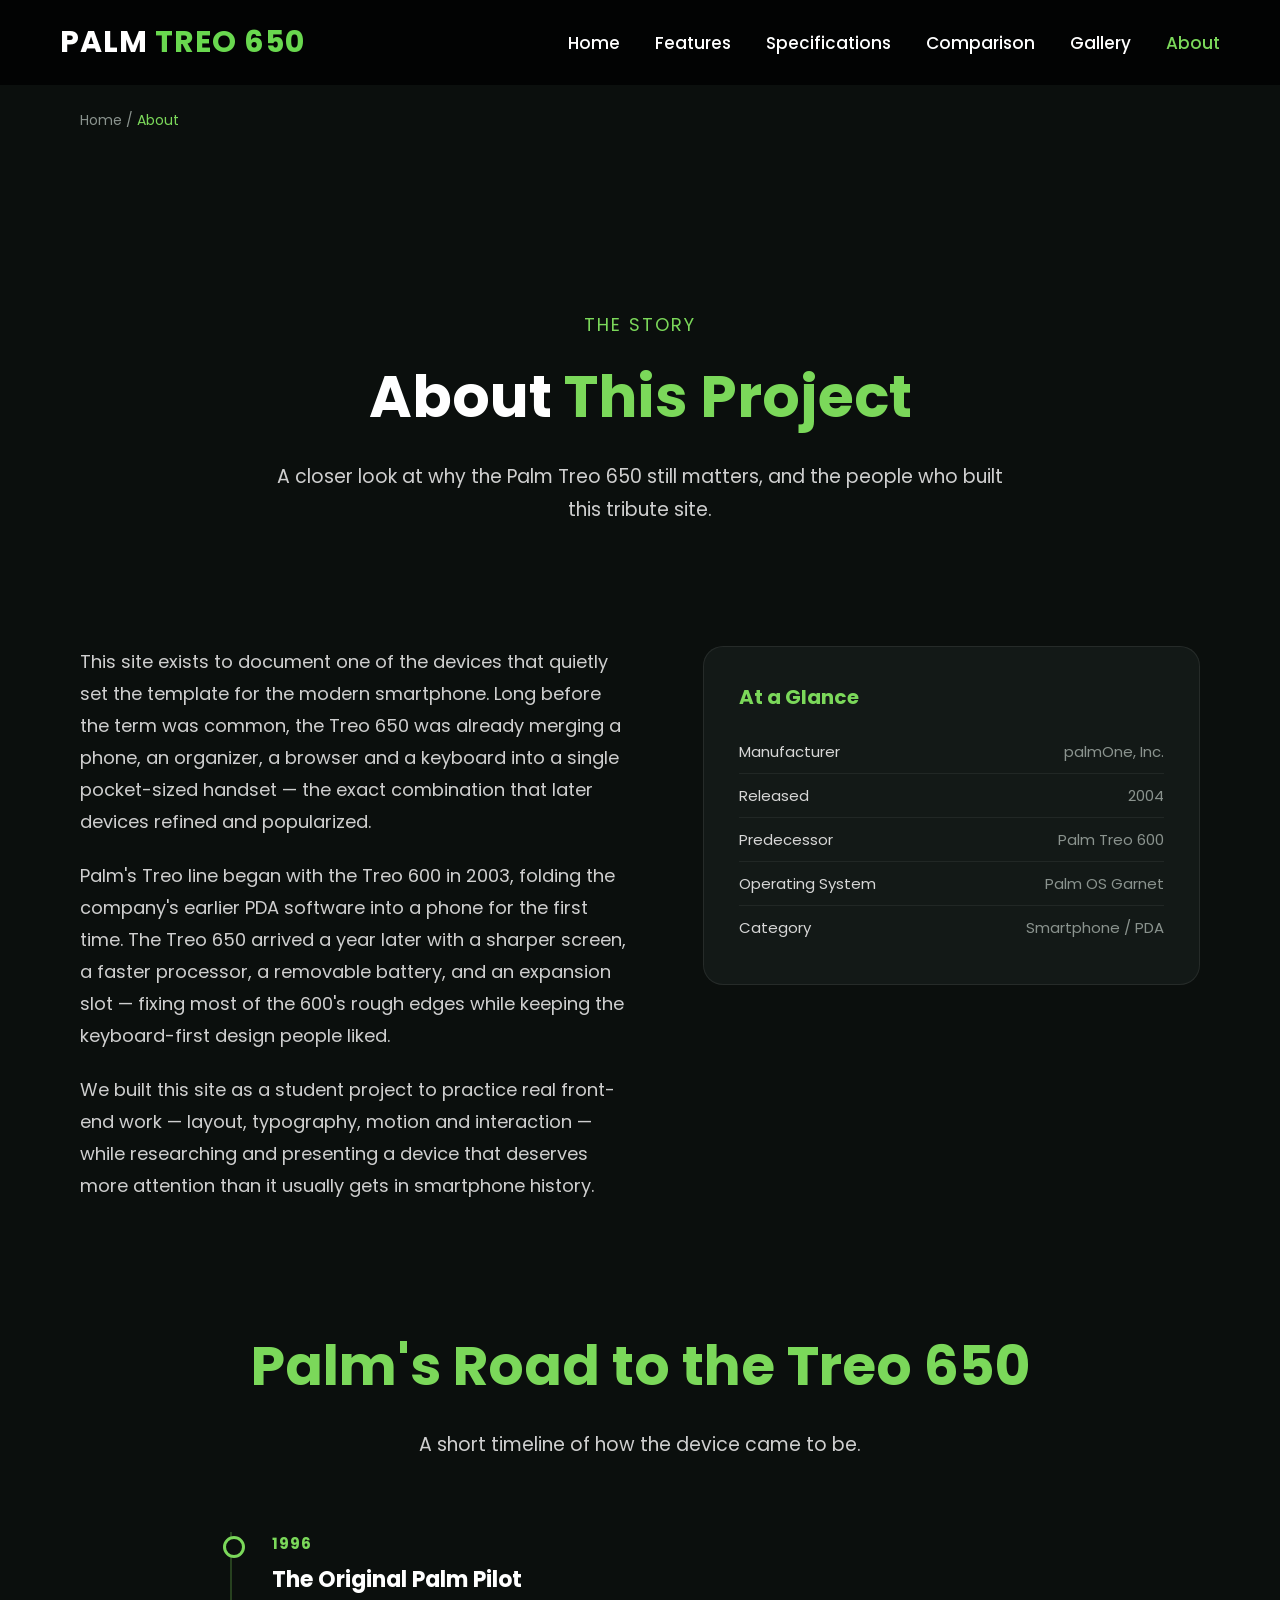
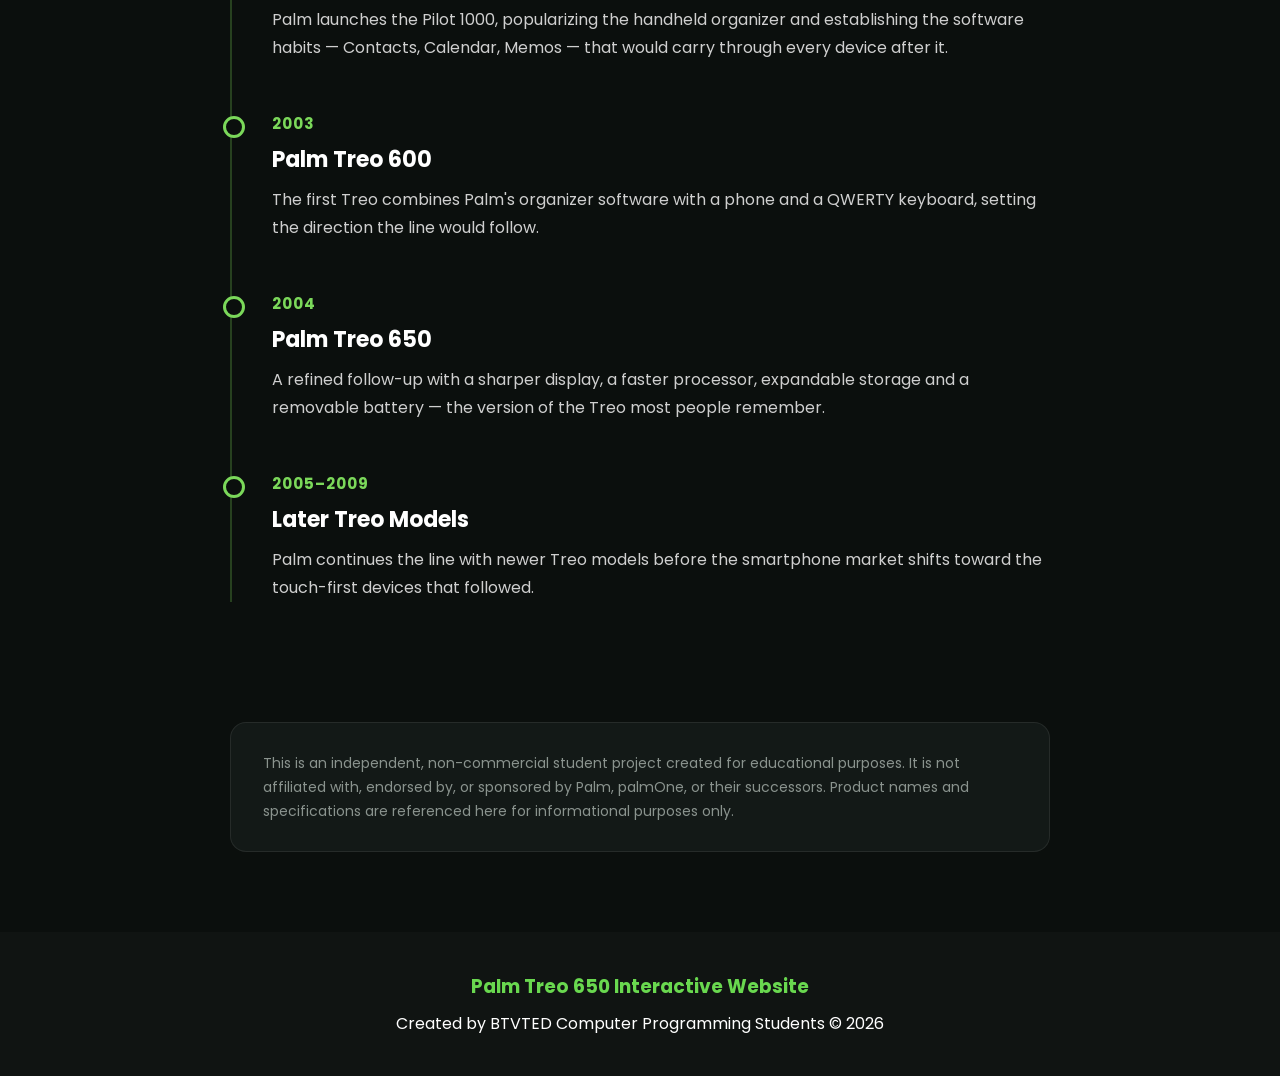
==== commit ff086a1b: "another changes" ====
--- a/about.html
+++ b/about.html
@@ -14,23 +14,31 @@
 <body>
 
 <header>
+
     <nav class="navbar">
-        <div class="logo">PALM <span>TREO 650</span></div>
-
-        <button class="nav-toggle" id="navToggle" aria-label="Toggle menu">
-            <span></span><span></span><span></span>
-        </button>
-
-        <ul class="nav-links" id="navLinks">
+
+        <div class="logo">
+            PALM <span>TREO 650</span>
+        </div>
+
+        <ul class="nav-links">
+
             <li><a href="index.html">Home</a></li>
+
             <li><a href="features.html">Features</a></li>
+
             <li><a href="specs.html">Specifications</a></li>
+
             <li><a href="comparison.html">Comparison</a></li>
+
             <li><a href="gallery.html">Gallery</a></li>
-            <li><a href="discussion.html">Discussion</a></li>
+
             <li><a href="about.html" class="active">About</a></li>
+
         </ul>
+
     </nav>
+
 </header>
 
 <div class="breadcrumb">
@@ -38,47 +46,75 @@
 </div>
 
 <section class="page-hero">
+
     <div class="eyebrow">The Story</div>
+
     <h1>About <span>This Project</span></h1>
-    <p>A closer look at why the Palm Treo 650 still matters, and the people who built this tribute site.</p>
+
+    <p>
+
+        A closer look at why the Palm Treo 650 still matters, and the
+        people who built this tribute site.
+
+    </p>
+
 </section>
 
 <section class="about-section">
 
     <div class="about-text reveal">
+
         <p>
+
             This site exists to document one of the devices that quietly
             set the template for the modern smartphone. Long before the
             term was common, the Treo 650 was already merging a phone, an
             organizer, a browser and a keyboard into a single pocket-sized
             handset — the exact combination that later devices refined
             and popularized.
+
         </p>
+
         <p>
+
             Palm's Treo line began with the Treo 600 in 2003, folding the
             company's earlier PDA software into a phone for the first
             time. The Treo 650 arrived a year later with a sharper screen,
             a faster processor, a removable battery, and an expansion
             slot — fixing most of the 600's rough edges while keeping the
             keyboard-first design people liked.
+
         </p>
+
         <p>
+
             We built this site as a student project to practice real
             front-end work — layout, typography, motion and interaction —
             while researching and presenting a device that deserves more
             attention than it usually gets in smartphone history.
+
         </p>
+
     </div>
 
     <div class="about-side reveal">
+
         <h3>At a Glance</h3>
+
         <ul>
+
             <li>Manufacturer <span>palmOne, Inc.</span></li>
+
             <li>Released <span>2004</span></li>
+
             <li>Predecessor <span>Palm Treo 600</span></li>
+
             <li>Operating System <span>Palm OS Garnet</span></li>
+
             <li>Category <span>Smartphone / PDA</span></li>
+
         </ul>
+
     </div>
 
 </section>
@@ -86,34 +122,78 @@
 <section class="timeline">
 
     <div class="section-title">
+
         <h2>Palm's Road to the Treo 650</h2>
+
         <p>A short timeline of how the device came to be.</p>
+
     </div>
 
     <div class="timeline-track">
 
         <div class="timeline-item reveal">
+
             <div class="timeline-year">1996</div>
+
             <h3>The Original Palm Pilot</h3>
-            <p>Palm launches the Pilot 1000, popularizing the handheld organizer and establishing the software habits — Contacts, Calendar, Memos — that would carry through every device after it.</p>
-        </div>
-
-        <div class="timeline-item reveal">
+
+            <p>
+
+                Palm launches the Pilot 1000, popularizing the handheld
+                organizer and establishing the software habits — Contacts,
+                Calendar, Memos — that would carry through every device
+                after it.
+
+            </p>
+
+        </div>
+
+        <div class="timeline-item reveal">
+
             <div class="timeline-year">2003</div>
+
             <h3>Palm Treo 600</h3>
-            <p>The first Treo combines Palm's organizer software with a phone and a QWERTY keyboard, setting the direction the line would follow.</p>
-        </div>
-
-        <div class="timeline-item reveal">
+
+            <p>
+
+                The first Treo combines Palm's organizer software with a
+                phone and a QWERTY keyboard, setting the direction the
+                line would follow.
+
+            </p>
+
+        </div>
+
+        <div class="timeline-item reveal">
+
             <div class="timeline-year">2004</div>
+
             <h3>Palm Treo 650</h3>
-            <p>A refined follow-up with a sharper display, a faster processor, expandable storage and a removable battery — the version of the Treo most people remember.</p>
-        </div>
-
-        <div class="timeline-item reveal">
+
+            <p>
+
+                A refined follow-up with a sharper display, a faster
+                processor, expandable storage and a removable battery —
+                the version of the Treo most people remember.
+
+            </p>
+
+        </div>
+
+        <div class="timeline-item reveal">
+
             <div class="timeline-year">2005–2009</div>
+
             <h3>Later Treo Models</h3>
-            <p>Palm continues the line with newer Treo models before the smartphone market shifts toward the touch-first devices that followed.</p>
+
+            <p>
+
+                Palm continues the line with newer Treo models before the
+                smartphone market shifts toward the touch-first devices
+                that followed.
+
+            </p>
+
         </div>
 
     </div>
@@ -121,15 +201,24 @@
 </section>
 
 <div class="disclaimer-box reveal">
+
     This is an independent, non-commercial student project created for
     educational purposes. It is not affiliated with, endorsed by, or
     sponsored by Palm, palmOne, or their successors. Product names and
     specifications are referenced here for informational purposes only.
+
 </div>
 
 <footer>
+
     <h3>Palm Treo 650 Interactive Website</h3>
-    <p>Created by BTVTED Computer Programming Students</p>
+
+    <p>
+
+        Created by BTVTED Computer Programming Students
+
+    </p>
+
 </footer>
 
 <script src="script.js"></script>
--- a/style.css
+++ b/style.css
@@ -1,1243 +1,2418 @@
-/* =====================================================================
-   PALM TREO 650 SITE — STYLESHEET
-   Mobile-first. Single source of truth (no duplicate rule blocks).
-===================================================================== */
-
-:root{
-    --bg:#0b0f0d;
-    --panel:#131917;
-    --panel-2:#171d1a;
-    --line: rgba(255,255,255,.08);
-    --accent:#7bd85a;
-    --accent-soft: rgba(123,216,90,.35);
-    --text:#f1f1f1;
-    --text-dim:#cfcfcf;
-    --muted:#8a938e;
-
-    --pad: clamp(20px, 5vw, 72px);
-    --gap: clamp(16px, 3vw, 32px);
-
-    --r-lg:22px;
-    --r-md:16px;
-    --r-sm:10px;
-}
-
-*{ margin:0; padding:0; box-sizing:border-box; }
-
-html{ scroll-behavior:smooth; }
+/* ===========================
+   GOOGLE FONT & RESET
+=========================== */
+
+*{
+    margin:0;
+    padding:0;
+    box-sizing:border-box;
+}
 
 body{
     font-family:'Poppins',sans-serif;
-    background:var(--bg);
-    color:var(--text);
+    background:#0b0f0d;
+    color:white;
     overflow-x:hidden;
-    font-size:15px;
-    line-height:1.6;
-}
-
-img{ max-width:100%; display:block; }
-
-a{ color:inherit; }
-
-button{ font-family:'Poppins',sans-serif; }
-
-/* =====================================================================
-   NAVBAR
-===================================================================== */
+}
+
+/* ===========================
+   NAVIGATION BAR
+=========================== */
+
+.navbar{
+
+    width:100%;
+
+    display:flex;
+
+    justify-content:space-between;
+
+    align-items:center;
+
+    padding:25px 80px;
+
+    position:fixed;
+
+    top:0;
+
+    left:0;
+
+    background:rgba(11,15,13,.90);
+
+    backdrop-filter:blur(10px);
+
+    z-index:1000;
+
+}
+
+.logo{
+
+    font-size:32px;
+
+    font-weight:700;
+
+    color:white;
+
+    letter-spacing:1px;
+
+}
+
+.logo span{
+
+    color:#7bd85a;
+
+}
+
+.nav-links{
+
+    display:flex;
+
+    list-style:none;
+
+    gap:40px;
+
+}
+
+.nav-links a{
+
+    text-decoration:none;
+
+    color:white;
+
+    font-size:17px;
+
+    transition:.3s;
+
+}
+
+.nav-links a:hover{
+
+    color:#7bd85a;
+
+}
+
+/* ===========================
+   HERO SECTION
+=========================== */
+
+.hero{
+
+    min-height:100vh;
+
+    display:flex;
+
+    justify-content:space-between;
+
+    align-items:center;
+
+    padding:140px 80px 80px;
+
+}
+
+.hero-left{
+
+    width:50%;
+
+}
+
+.hero-left h3{
+
+    color:#7bd85a;
+
+    font-size:22px;
+
+    margin-bottom:15px;
+
+    text-transform:uppercase;
+
+}
+
+.hero-left h1{
+
+    font-size:72px;
+
+    margin-bottom:25px;
+
+    line-height:1.1;
+
+}
+
+.hero-left h1 span{
+
+    color:#7bd85a;
+
+}
+
+.hero-left p{
+
+    font-size:20px;
+
+    line-height:38px;
+
+    color:#cfcfcf;
+
+    margin-bottom:40px;
+
+}
+
+/* ===========================
+   BUTTONS
+=========================== */
+
+.buttons{
+
+    display:flex;
+
+    gap:20px;
+
+}
+
+.btn{
+
+    padding:16px 34px;
+
+    border-radius:12px;
+
+    text-decoration:none;
+
+    font-weight:600;
+
+    transition:.35s;
+
+}
+
+.green{
+
+    background:#7bd85a;
+
+    color:black;
+
+}
+
+.green:hover{
+
+    transform:translateY(-5px);
+
+    box-shadow:0 0 25px rgba(123,216,90,.45);
+
+}
+
+.outline{
+
+    border:2px solid #7bd85a;
+
+    color:#7bd85a;
+
+}
+
+.outline:hover{
+
+    background:#7bd85a;
+
+    color:black;
+
+}
+
+/* ===========================
+   PHONE IMAGE
+=========================== */
+
+.hero-right{
+
+display:flex;
+
+justify-content:center;
+
+align-items:center;
+
+position:relative;
+
+overflow:hidden;
+
+flex:1;
+
+min-height:700px;
+
+}
+
+.hero-right img{
+
+width:650px;
+
+max-width:100%;
+
+position:relative;
+
+z-index:5;
+
+mix-blend-mode:screen;
+
+filter:
+brightness(1.05)
+contrast(1.08)
+drop-shadow(0 0 40px rgba(115,255,0,.45))
+drop-shadow(0 0 80px rgba(115,255,0,.25));
+
+animation:phoneAnimation 6s ease-in-out infinite;
+
+transform-style:preserve-3d;
+
+}
+
+.hero-right img:hover{
+
+    transform:rotate(-8deg) scale(1.05);
+
+}
+/* ==========================
+   GOOGLE FONT & RESET
+========================== */
+
+*{
+    margin:0;
+    padding:0;
+    box-sizing:border-box;
+    font-family:'Poppins',sans-serif;
+}
+
+html{
+    scroll-behavior:smooth;
+}
+
+body{
+    background:#0b0f0d;
+    color:white;
+    overflow-x:hidden;
+}
+
+/* ==========================
+   NAVIGATION BAR
+========================== */
 
 .navbar{
     position:fixed;
-    top:0; left:0;
+    top:0;
+    left:0;
     width:100%;
-    z-index:1000;
+    padding:20px 60px;
     display:flex;
     justify-content:space-between;
     align-items:center;
-    padding:16px var(--pad);
-    background:rgba(11,15,13,.9);
+    background:rgba(0,0,0,.75);
     backdrop-filter:blur(12px);
-    border-bottom:1px solid transparent;
+    z-index:999;
 }
 
 .logo{
-    font-size:clamp(20px,2.6vw,28px);
+    font-size:30px;
     font-weight:700;
-    letter-spacing:.5px;
-    white-space:nowrap;
-}
-
-.logo span{ color:var(--accent); }
-
-.nav-toggle{
+    color:white;
+}
+
+.logo span{
+    color:#69d84f;
+}
+
+.nav-links{
     display:flex;
-    flex-direction:column;
-    justify-content:center;
-    gap:5px;
-    width:34px;
-    height:34px;
-    background:none;
-    border:none;
-    cursor:pointer;
-    z-index:1100;
-}
-
-.nav-toggle span{
-    display:block;
-    width:100%;
-    height:2px;
-    background:var(--text);
-    border-radius:2px;
+    gap:35px;
+    list-style:none;
+}
+
+.nav-links a{
+    color:white;
+    text-decoration:none;
     transition:.3s;
-}
-
-.nav-toggle.open span:nth-child(1){ transform:translateY(7px) rotate(45deg); }
-.nav-toggle.open span:nth-child(2){ opacity:0; }
-.nav-toggle.open span:nth-child(3){ transform:translateY(-7px) rotate(-45deg); }
-
-.nav-links{
-    list-style:none;
+    font-weight:500;
+}
+
+.nav-links a:hover{
+    color:#69d84f;
+}
+
+/* ==========================
+   HERO SECTION
+========================== */
+
+.hero{
+    min-height:100vh;
     display:flex;
-    flex-direction:column;
-    gap:0;
-    position:fixed;
-    top:64px;
-    left:0;
-    width:100%;
-    background:#0d1210;
-    border-bottom:1px solid var(--line);
-    max-height:0;
-    overflow:hidden;
-    transition:max-height .35s ease;
-}
-
-.nav-links.open{ max-height:420px; }
-
-.nav-links li{ width:100%; }
-
-.nav-links a{
-    display:block;
-    padding:16px var(--pad);
+    justify-content:space-between;
+    align-items:center;
+    padding:120px 70px;
+}
+
+.hero-left{
+    width:50%;
+}
+
+.hero-left h3{
+    color:#69d84f;
+    font-size:22px;
+    margin-bottom:15px;
+}
+
+.hero-left h1{
+    font-size:72px;
+    line-height:1.1;
+    margin-bottom:20px;
+}
+
+.hero-left h1 span{
+    color:#69d84f;
+}
+
+.hero-left p{
+    color:#d9d9d9;
+    font-size:18px;
+    line-height:34px;
+    margin-bottom:35px;
+}
+
+.buttons{
+    display:flex;
+    gap:20px;
+}
+
+.btn{
+    padding:16px 32px;
+    border-radius:10px;
     text-decoration:none;
-    color:var(--text);
-    font-size:16px;
-    font-weight:500;
-    border-top:1px solid var(--line);
-    transition:.25s;
-}
-
-.nav-links a:hover,
-.nav-links a.active{ color:var(--accent); background:rgba(123,216,90,.06); }
-
-@media(min-width:900px){
-
-    .navbar{ padding:20px var(--pad); }
-
-    .nav-toggle{ display:none; }
-
-    .nav-links{
-        position:static;
-        flex-direction:row;
-        width:auto;
-        max-height:none;
-        overflow:visible;
-        background:none;
-        border-bottom:none;
-        gap:8px;
-    }
-
-    .nav-links a{
-        padding:8px 14px;
-        border-top:none;
-        font-size:15.5px;
-    }
-
-    .nav-links a:hover,
-    .nav-links a.active{ background:none; }
-}
-
-/* =====================================================================
-   BUTTONS
-===================================================================== */
-
-.buttons{ display:flex; gap:16px; flex-wrap:wrap; }
-
-.btn{
-    padding:14px 30px;
-    border-radius:12px;
-    text-decoration:none;
+    transition:.3s;
     font-weight:600;
-    font-size:15px;
-    transition:.3s;
-    display:inline-block;
-    border:2px solid transparent;
-    cursor:pointer;
-}
-
-.green{ background:var(--accent); color:#04150a; }
-
-.green:hover{ transform:translateY(-4px); box-shadow:0 0 25px var(--accent-soft); }
-
-.outline{ border-color:var(--accent); color:var(--accent); background:none; }
-
-.outline:hover{ background:var(--accent); color:#04150a; }
-
-.outline:disabled,
-.green:disabled{ opacity:.35; cursor:not-allowed; transform:none; box-shadow:none; }
-
-/* =====================================================================
-   HERO
-===================================================================== */
-
-.hero{
-    min-height:100svh;
-    display:flex;
-    flex-direction:column;
-    justify-content:center;
-    gap:56px;
-    padding:120px var(--pad) 60px;
-}
-
-.hero-left{ width:100%; }
-
-.hero-left h3{
-    color:var(--accent);
-    font-size:15px;
-    letter-spacing:2px;
-    text-transform:uppercase;
-    margin-bottom:14px;
-}
-
-.hero-left h1{
-    font-size:clamp(36px,7vw,68px);
-    line-height:1.08;
-    margin-bottom:20px;
-}
-
-.hero-left h1 span{ color:var(--accent); }
-
-.hero-left p{
-    font-size:clamp(15px,2vw,18px);
-    line-height:1.75;
-    color:var(--text-dim);
-    margin-bottom:32px;
-    max-width:56ch;
-}
+}
+
+.green{
+    background:#69d84f;
+    color:black;
+}
+
+.green:hover{
+    transform:translateY(-5px);
+    box-shadow:0 0 20px #69d84f;
+}
+
+.outline{
+    border:2px solid #69d84f;
+    color:#69d84f;
+}
+
+.outline:hover{
+    background:#69d84f;
+    color:black;
+}
+
+/* ==========================
+   PHONE IMAGE
+========================== */
 
 .hero-right{
+    width:45%;
     display:flex;
     justify-content:center;
 }
 
-@media(min-width:900px){
-
-    .hero{
-        flex-direction:row;
-        align-items:center;
-        justify-content:space-between;
-        padding:150px var(--pad) 90px;
-        min-height:92vh;
-    }
-
-    .hero-left{ width:52%; }
-
-    .hero-right{ width:44%; }
-}
-
-/* =====================================================================
-   QUICK-INFO CARDS
-===================================================================== */
+.hero-right img{
+    width:420px;
+    transition:.5s;
+    filter:drop-shadow(0 25px 40px rgba(0,0,0,.8));
+}
+
+.hero-right img:hover{
+    transform:rotate(-8deg) scale(1.05);
+}
+
+/* ==========================
+   QUICK INFO CARDS
+========================== */
 
 .quick-info{
     display:grid;
-    grid-template-columns:repeat(2,1fr);
-    gap:var(--gap);
-    padding:0 var(--pad) var(--pad);
-}
-
-@media(min-width:640px){ .quick-info{ grid-template-columns:repeat(4,1fr); } }
+    grid-template-columns:repeat(4,1fr);
+    gap:25px;
+    padding:20px 70px 80px;
+}
 
 .card{
-    background:var(--panel);
-    border:1px solid var(--line);
-    border-radius:var(--r-lg);
+    background:#131917;
+    border:1px solid rgba(255,255,255,.08);
+    border-radius:18px;
     text-align:center;
-    padding:26px 16px;
+    padding:35px;
     transition:.3s;
 }
 
 .card:hover{
-    transform:translateY(-8px);
-    border-color:var(--accent);
-    box-shadow:0 0 25px rgba(123,216,90,.25);
-}
-
-.card h2{ font-size:32px; margin-bottom:8px; }
-
-.card h3{ margin-bottom:6px; color:var(--accent); font-size:15px; }
-
-.card p{ font-size:14px; color:var(--text-dim); }
-
-/* =====================================================================
-   SECTION TITLE (shared)
-===================================================================== */
-
-.section-title{ text-align:center; margin-bottom:var(--gap); max-width:900px; margin-inline:auto; }
-
-.section-title h2{ font-size:clamp(26px,4.2vw,44px); margin-bottom:16px; color:var(--accent); }
-
-.section-title p{ font-size:clamp(15px,1.8vw,18px); line-height:1.75; color:var(--text-dim); }
-
-/* =====================================================================
-   REVOLUTION SECTION
-===================================================================== */
-
-.revolution{ padding:var(--pad) var(--pad); background:var(--panel-2); }
-
-.feature-grid{
-    display:grid;
-    grid-template-columns:1fr;
-    gap:var(--gap);
-    margin-top:var(--gap);
-}
-
-@media(min-width:640px){ .feature-grid{ grid-template-columns:repeat(2,1fr); } }
-@media(min-width:1000px){ .feature-grid{ grid-template-columns:repeat(3,1fr); } }
-
-.feature-card{
-    background:#181f1c;
-    padding:28px;
-    border-radius:var(--r-lg);
-    border:1px solid var(--line);
-    transition:.35s;
-}
-
-.feature-card:hover{
     transform:translateY(-10px);
-    box-shadow:0 0 30px rgba(123,216,90,.22);
-    border-color:var(--accent);
-}
-
-.feature-card h1{ font-size:42px; margin-bottom:14px; }
-
-.feature-card h3{ font-size:21px; margin-bottom:10px; color:var(--accent); }
-
-.feature-card p{ line-height:1.7; color:#d7d7d7; font-size:14.5px; }
-
-/* =====================================================================
-   SPECIFICATIONS (home preview grid)
-===================================================================== */
-
-.specifications{ padding:var(--pad) var(--pad); }
-
-.spec-grid{
-    display:grid;
-    grid-template-columns:repeat(2,1fr);
-    gap:var(--gap);
-    margin-top:var(--gap);
-}
-
-@media(min-width:640px){ .spec-grid{ grid-template-columns:repeat(3,1fr); } }
-@media(min-width:1000px){ .spec-grid{ grid-template-columns:repeat(4,1fr); } }
-
-.spec-card{
-    background:var(--panel-2);
-    padding:24px 18px;
-    border-radius:var(--r-md);
-    text-align:center;
-    border:1px solid var(--line);
-    transition:.3s;
-}
-
-.spec-card:hover{
-    transform:translateY(-8px);
-    border-color:var(--accent);
-    box-shadow:0 0 22px rgba(123,216,90,.3);
-}
-
-.spec-card h3{ margin-bottom:10px; color:var(--accent); font-size:16.5px; }
-
-.spec-card span{ font-size:14px; line-height:1.5; color:#d8d8d8; display:block; }
-
-/* =====================================================================
+    border-color:#69d84f;
+    box-shadow:0 0 25px rgba(105,216,79,.35);
+}
+
+.card h2{
+    font-size:40px;
+    margin-bottom:10px;
+}
+
+.card h3{
+    margin-bottom:10px;
+    color:#69d84f;
+}
+
+/* ==========================
    FOOTER
-===================================================================== */
+========================== */
 
 footer{
-    margin-top:var(--pad);
-    padding:32px var(--pad);
+    margin-top:80px;
+    padding:40px;
     background:#101412;
     text-align:center;
 }
 
-footer h3{ color:var(--accent); margin-bottom:8px; font-size:16px; }
-
-footer p{ font-size:13px; color:var(--muted); }
-
-/* =====================================================================
-   ACTIVE NAV / PAGE HERO / BREADCRUMB
-===================================================================== */
+footer h3{
+    color:#69d84f;
+    margin-bottom:10px;
+}
+
+/* ==========================
+   RESPONSIVE
+========================== */
+
+@media(max-width:900px){
+
+.navbar{
+    flex-direction:column;
+    gap:15px;
+}
+
+.nav-links{
+    flex-wrap:wrap;
+    justify-content:center;
+}
+
+.hero{
+    flex-direction:column;
+    text-align:center;
+    padding-top:170px;
+}
+
+.hero-left{
+    width:100%;
+}
+
+.hero-right{
+    width:100%;
+    margin-top:50px;
+}
+
+.hero-right img{
+    width:280px;
+}
+
+.hero-left h1{
+    font-size:48px;
+}
+
+.quick-info{
+    grid-template-columns:1fr;
+}
+
+.buttons{
+    justify-content:center;
+}
+
+}
+
+
+/* ===========================
+REVOLUTION SECTION
+=========================== */
+
+.revolution{
+
+padding:120px 80px;
+
+background:#111815;
+
+}
+
+.section-title{
+
+text-align:center;
+
+margin-bottom:70px;
+
+}
+
+.section-title h2{
+
+font-size:55px;
+
+margin-bottom:20px;
+
+color:#7bd85a;
+
+}
+
+.section-title p{
+
+max-width:900px;
+
+margin:auto;
+
+line-height:35px;
+
+font-size:19px;
+
+color:#cfcfcf;
+
+}
+
+.feature-grid{
+
+display:grid;
+
+grid-template-columns:repeat(3,1fr);
+
+gap:35px;
+
+margin-top:70px;
+
+}
+
+.feature-card{
+
+background:#181f1c;
+
+padding:35px;
+
+border-radius:20px;
+
+transition:.4s;
+
+border:1px solid rgba(255,255,255,.06);
+
+}
+
+.feature-card:hover{
+
+transform:translateY(-12px);
+
+box-shadow:0 0 30px rgba(123,216,90,.25);
+
+border-color:#7bd85a;
+
+}
+
+.feature-card h1{
+
+font-size:55px;
+
+margin-bottom:20px;
+
+}
+
+.feature-card h3{
+
+font-size:25px;
+
+margin-bottom:15px;
+
+color:#7bd85a;
+
+}
+
+.feature-card p{
+
+line-height:30px;
+
+color:#d7d7d7;
+
+}
+
+/*==========================
+SPECIFICATIONS
+===========================*/
+
+.specifications{
+
+padding:120px 80px;
+
+background:#0b0f0d;
+
+}
+
+.spec-grid{
+
+display:grid;
+
+grid-template-columns:repeat(4,1fr);
+
+gap:30px;
+
+margin-top:70px;
+
+}
+
+.spec-card{
+
+background:#171d1a;
+
+padding:35px;
+
+border-radius:18px;
+
+text-align:center;
+
+transition:.4s;
+
+border:1px solid rgba(255,255,255,.08);
+
+}
+
+.spec-card:hover{
+
+transform:translateY(-10px);
+
+border-color:#7bd85a;
+
+box-shadow:0 0 25px rgba(123,216,90,.35);
+
+}
+
+.spec-card h3{
+
+margin-bottom:18px;
+
+color:#7bd85a;
+
+font-size:24px;
+
+}
+
+.spec-card span{
+
+font-size:18px;
+
+line-height:30px;
+
+color:#d8d8d8;
+
+display:block;
+
+}
+
+/*=========================
+GREEN GLOW
+=========================*/
+
+.hero-right::before{
+
+content:"";
+
+position:absolute;
+
+width:650px;
+
+height:650px;
+
+border-radius:50%;
+
+background:
+
+radial-gradient(circle,
+
+rgba(122,255,0,.75) 0%,
+
+rgba(122,255,0,.35) 30%,
+
+rgba(122,255,0,.12) 55%,
+
+transparent 75%);
+
+filter:blur(60px);
+
+animation:glowPulse 5s infinite;
+
+z-index:0;
+
+}
+
+/*=========================
+BOTTOM GLOW
+=========================*/
+
+.hero-right::after{
+
+content:"";
+
+position:absolute;
+
+bottom:60px;
+
+width:520px;
+
+height:70px;
+
+border-radius:50%;
+
+background:
+
+radial-gradient(circle,
+
+rgba(122,255,0,.95),
+
+transparent 70%);
+
+filter:blur(25px);
+
+z-index:0;
+
+}
+
+/*=========================
+PHONE ANIMATION
+=========================*/
+
+@keyframes phoneAnimation{
+
+0%{
+
+transform:
+translateY(0px)
+rotateY(-12deg);
+
+}
+
+25%{
+
+transform:
+translateY(-18px)
+rotateY(-5deg);
+
+}
+
+50%{
+
+transform:
+translateY(0px)
+rotateY(12deg);
+
+}
+
+75%{
+
+transform:
+translateY(-18px)
+rotateY(5deg);
+
+}
+
+100%{
+
+transform:
+translateY(0px)
+rotateY(-12deg);
+
+}
+
+}
+
+/*=========================
+GLOW
+=========================*/
+
+@keyframes glowPulse{
+
+0%{
+
+transform:scale(1);
+
+opacity:.75;
+
+}
+
+50%{
+
+transform:scale(1.12);
+
+opacity:1;
+
+}
+
+100%{
+
+transform:scale(1);
+
+opacity:.75;
+
+}
+
+}
+
+.phone-container{
+
+position:relative;
+
+display:flex;
+
+justify-content:center;
+
+align-items:center;
+
+padding:50px;
+
+border-radius:50px;
+
+background:transparent;
+
+overflow:hidden;
+
+}
+
+/* ===========================
+   ACTIVE NAV LINK
+=========================== */
+
+.nav-links a.active{
+
+    color:#7bd85a;
+
+}
+
+/* ===========================
+   PAGE HERO (inner pages)
+=========================== */
+
+.page-hero{
+
+    padding:180px 80px 80px;
+
+    text-align:center;
+
+    position:relative;
+
+    overflow:hidden;
+
+}
+
+.page-hero .eyebrow{
+
+    color:#7bd85a;
+
+    font-size:18px;
+
+    text-transform:uppercase;
+
+    letter-spacing:2px;
+
+    margin-bottom:15px;
+
+}
+
+.page-hero h1{
+
+    font-size:58px;
+
+    margin-bottom:20px;
+
+}
+
+.page-hero h1 span{
+
+    color:#7bd85a;
+
+}
+
+.page-hero p{
+
+    max-width:750px;
+
+    margin:0 auto;
+
+    color:#cfcfcf;
+
+    font-size:19px;
+
+    line-height:33px;
+
+}
+
+/* ===========================
+   BREADCRUMB
+=========================== */
 
 .breadcrumb{
-    padding:86px var(--pad) 0;
+
+    padding:110px 80px 0;
+
+    font-size:14px;
+
+    color:#8a938e;
+
+}
+
+.breadcrumb a{
+
+    color:#8a938e;
+
+    text-decoration:none;
+
+    transition:.3s;
+
+}
+
+.breadcrumb a:hover{
+
+    color:#7bd85a;
+
+}
+
+.breadcrumb span{
+
+    color:#7bd85a;
+
+}
+
+/* ===========================
+   FEATURES PAGE - DETAIL LIST
+=========================== */
+
+.feature-detail-section{
+
+    padding:40px 80px 120px;
+
+}
+
+.feature-detail{
+
+    display:flex;
+
+    align-items:center;
+
+    gap:70px;
+
+    padding:70px 0;
+
+    border-bottom:1px solid rgba(255,255,255,.08);
+
+}
+
+.feature-detail:last-child{
+
+    border-bottom:none;
+
+}
+
+.feature-detail.reverse{
+
+    flex-direction:row-reverse;
+
+}
+
+.feature-detail-icon{
+
+    flex:0 0 260px;
+
+    height:260px;
+
+    border-radius:28px;
+
+    background:#131917;
+
+    border:1px solid rgba(255,255,255,.08);
+
+    display:flex;
+
+    align-items:center;
+
+    justify-content:center;
+
+    font-size:90px;
+
+    position:relative;
+
+    overflow:hidden;
+
+}
+
+.feature-detail-icon::after{
+
+    content:"";
+
+    position:absolute;
+
+    inset:0;
+
+    background:radial-gradient(circle at 50% 50%, rgba(123,216,90,.25), transparent 70%);
+
+}
+
+.feature-detail-body{
+
+    flex:1;
+
+}
+
+.feature-detail-tag{
+
+    display:inline-block;
+
+    color:#7bd85a;
+
+    font-size:14px;
+
+    letter-spacing:1.5px;
+
+    text-transform:uppercase;
+
+    border:1px solid rgba(123,216,90,.4);
+
+    padding:6px 14px;
+
+    border-radius:30px;
+
+    margin-bottom:18px;
+
+}
+
+.feature-detail-body h2{
+
+    font-size:36px;
+
+    margin-bottom:18px;
+
+}
+
+.feature-detail-body p{
+
+    color:#cfcfcf;
+
+    font-size:18px;
+
+    line-height:32px;
+
+    margin-bottom:20px;
+
+}
+
+.feature-detail-list{
+
+    list-style:none;
+
+}
+
+.feature-detail-list li{
+
+    color:#d7d7d7;
+
+    font-size:16px;
+
+    padding:8px 0 8px 28px;
+
+    position:relative;
+
+}
+
+.feature-detail-list li::before{
+
+    content:"→";
+
+    position:absolute;
+
+    left:0;
+
+    color:#7bd85a;
+
+}
+
+@media(max-width:900px){
+
+    .feature-detail,
+    .feature-detail.reverse{
+
+        flex-direction:column;
+
+        gap:30px;
+
+        text-align:center;
+
+    }
+
+    .feature-detail-list li{
+
+        text-align:left;
+
+    }
+
+    .page-hero{
+
+        padding:160px 30px 60px;
+
+    }
+
+    .page-hero h1{
+
+        font-size:38px;
+
+    }
+
+    .feature-detail-section{
+
+        padding:20px 30px 80px;
+
+    }
+
+    .breadcrumb{
+
+        padding:100px 30px 0;
+
+    }
+
+}
+
+/* ===========================
+   SPECIFICATIONS PAGE
+=========================== */
+
+.spec-page-section{
+
+    padding:40px 80px 120px;
+
+}
+
+.spec-category{
+
+    margin-bottom:60px;
+
+}
+
+.spec-category-title{
+
+    display:flex;
+
+    align-items:center;
+
+    gap:14px;
+
+    font-size:26px;
+
+    color:#7bd85a;
+
+    margin-bottom:25px;
+
+    padding-bottom:15px;
+
+    border-bottom:1px solid rgba(255,255,255,.08);
+
+}
+
+.spec-category-title span{
+
+    font-size:30px;
+
+}
+
+.spec-table{
+
+    width:100%;
+
+    border-collapse:collapse;
+
+    background:#131917;
+
+    border-radius:16px;
+
+    overflow:hidden;
+
+    border:1px solid rgba(255,255,255,.08);
+
+}
+
+.spec-table tr{
+
+    border-bottom:1px solid rgba(255,255,255,.06);
+
+    transition:.25s;
+
+}
+
+.spec-table tr:last-child{
+
+    border-bottom:none;
+
+}
+
+.spec-table tr:hover{
+
+    background:rgba(123,216,90,.06);
+
+}
+
+.spec-table td{
+
+    padding:18px 30px;
+
+    font-size:16px;
+
+}
+
+.spec-table td:first-child{
+
+    color:#9aa39d;
+
+    width:38%;
+
+}
+
+.spec-table td:last-child{
+
+    color:#f1f1f1;
+
+    font-weight:500;
+
+}
+
+/* ===========================
+   COMPARISON PAGE
+=========================== */
+
+.comparison-section{
+
+    padding:40px 80px 120px;
+
+}
+
+.compare-tabs{
+
+    display:flex;
+
+    justify-content:center;
+
+    gap:18px;
+
+    margin-bottom:50px;
+
+    flex-wrap:wrap;
+
+}
+
+.compare-tab{
+
+    padding:14px 28px;
+
+    border-radius:30px;
+
+    border:2px solid rgba(123,216,90,.3);
+
+    background:transparent;
+
+    color:#cfcfcf;
+
+    font-family:'Poppins',sans-serif;
+
+    font-size:16px;
+
+    font-weight:600;
+
+    cursor:pointer;
+
+    transition:.3s;
+
+}
+
+.compare-tab:hover{
+
+    border-color:#7bd85a;
+
+    color:#7bd85a;
+
+}
+
+.compare-tab.active{
+
+    background:#7bd85a;
+
+    border-color:#7bd85a;
+
+    color:black;
+
+}
+
+.compare-table-wrap{
+
+    max-width:900px;
+
+    margin:0 auto;
+
+    overflow-x:auto;
+
+}
+
+.compare-table{
+
+    width:100%;
+
+    border-collapse:collapse;
+
+    background:#131917;
+
+    border-radius:16px;
+
+    overflow:hidden;
+
+    border:1px solid rgba(255,255,255,.08);
+
+    min-width:560px;
+
+}
+
+.compare-table th{
+
+    padding:22px 25px;
+
+    text-align:left;
+
+    font-size:15px;
+
+    text-transform:uppercase;
+
+    letter-spacing:1px;
+
+    color:#8a938e;
+
+    border-bottom:1px solid rgba(255,255,255,.08);
+
+}
+
+.compare-table th.highlight{
+
+    color:#7bd85a;
+
+}
+
+.compare-table td{
+
+    padding:20px 25px;
+
+    font-size:16px;
+
+    border-bottom:1px solid rgba(255,255,255,.06);
+
+}
+
+.compare-table tr:last-child td{
+
+    border-bottom:none;
+
+}
+
+.compare-table td:first-child{
+
+    color:#9aa39d;
+
+}
+
+.compare-table td.highlight{
+
+    color:#7bd85a;
+
+    font-weight:600;
+
+}
+
+.compare-note{
+
+    max-width:900px;
+
+    margin:20px auto 0;
+
+    color:#7a827d;
+
+    font-size:14px;
+
+    text-align:center;
+
+}
+
+/* ===========================
+   GALLERY PAGE
+=========================== */
+
+.gallery-section{
+
+    padding:40px 80px 120px;
+
+}
+
+.gallery-grid{
+
+    display:grid;
+
+    grid-template-columns:repeat(3,1fr);
+
+    gap:30px;
+
+}
+
+.gallery-item{
+
+    background:#131917;
+
+    border:1px solid rgba(255,255,255,.08);
+
+    border-radius:20px;
+
+    overflow:hidden;
+
+    cursor:pointer;
+
+    transition:.35s;
+
+}
+
+.gallery-item:hover{
+
+    transform:translateY(-8px);
+
+    border-color:#7bd85a;
+
+    box-shadow:0 0 25px rgba(123,216,90,.25);
+
+}
+
+.gallery-thumb{
+
+    height:220px;
+
+    display:flex;
+
+    align-items:center;
+
+    justify-content:center;
+
+    font-size:70px;
+
+    background:
+
+        radial-gradient(circle at 50% 30%, rgba(123,216,90,.18), transparent 65%),
+
+        #101512;
+
+}
+
+.gallery-caption{
+
+    padding:20px 22px 26px;
+
+}
+
+.gallery-caption h3{
+
+    font-size:18px;
+
+    margin-bottom:6px;
+
+    color:#f1f1f1;
+
+}
+
+.gallery-caption p{
+
+    font-size:14px;
+
+    color:#8a938e;
+
+}
+
+.lightbox-box{
+
+    width:min(560px,88vw);
+
+    background:#131917;
+
+    border:1px solid rgba(123,216,90,.35);
+
+    border-radius:24px;
+
+    padding:40px;
+
+    text-align:center;
+
+    position:relative;
+
+}
+
+.lightbox-box .lightbox-icon{
+
+    font-size:110px;
+
+    margin-bottom:20px;
+
+}
+
+.lightbox-box h3{
+
+    font-size:24px;
+
+    margin-bottom:10px;
+
+    color:#7bd85a;
+
+}
+
+.lightbox-box p{
+
+    color:#cfcfcf;
+
+    line-height:26px;
+
+}
+
+.lightbox-close{
+
+    position:absolute;
+
+    top:18px;
+
+    right:22px;
+
+    background:none;
+
+    border:none;
+
+    color:#8a938e;
+
+    font-size:26px;
+
+    cursor:pointer;
+
+    line-height:1;
+
+    transition:.25s;
+
+}
+
+.lightbox-close:hover{
+
+    color:#7bd85a;
+
+}
+
+.lightbox-nav{
+
+    display:flex;
+
+    justify-content:space-between;
+
+    margin-top:26px;
+
+}
+
+.lightbox-nav button{
+
+    background:rgba(123,216,90,.1);
+
+    border:1px solid rgba(123,216,90,.35);
+
+    color:#7bd85a;
+
+    padding:10px 20px;
+
+    border-radius:30px;
+
+    cursor:pointer;
+
+    font-family:'Poppins',sans-serif;
+
+    font-weight:600;
+
+    transition:.25s;
+
+}
+
+.lightbox-nav button:hover{
+
+    background:#7bd85a;
+
+    color:black;
+
+}
+
+/* ===========================
+   ABOUT PAGE
+=========================== */
+
+.about-section{
+
+    padding:40px 80px 0;
+
+    display:flex;
+
+    gap:70px;
+
+    align-items:flex-start;
+
+}
+
+.about-section p{
+
+    color:#cfcfcf;
+
+    font-size:18px;
+
+    line-height:32px;
+
+    margin-bottom:22px;
+
+}
+
+.about-text{
+
+    flex:1.3;
+
+}
+
+.about-side{
+
+    flex:1;
+
+    background:#131917;
+
+    border:1px solid rgba(255,255,255,.08);
+
+    border-radius:20px;
+
+    padding:35px;
+
+    position:sticky;
+
+    top:120px;
+
+}
+
+.about-side h3{
+
+    color:#7bd85a;
+
+    font-size:20px;
+
+    margin-bottom:18px;
+
+}
+
+.about-side ul{
+
+    list-style:none;
+
+}
+
+.about-side li{
+
+    padding:10px 0;
+
+    border-bottom:1px solid rgba(255,255,255,.06);
+
+    color:#d7d7d7;
+
+    font-size:15px;
+
+    display:flex;
+
+    justify-content:space-between;
+
+}
+
+.about-side li:last-child{
+
+    border-bottom:none;
+
+}
+
+.about-side li span{
+
+    color:#8a938e;
+
+}
+
+.timeline{
+
+    padding:100px 80px 120px;
+
+}
+
+.timeline-track{
+
+    max-width:820px;
+
+    margin:0 auto;
+
+    position:relative;
+
+    padding-left:40px;
+
+    border-left:2px solid rgba(123,216,90,.25);
+
+}
+
+.timeline-item{
+
+    position:relative;
+
+    padding-bottom:50px;
+
+}
+
+.timeline-item:last-child{
+
+    padding-bottom:0;
+
+}
+
+.timeline-item::before{
+
+    content:"";
+
+    position:absolute;
+
+    left:-49px;
+
+    top:4px;
+
+    width:16px;
+
+    height:16px;
+
+    border-radius:50%;
+
+    background:#0b0f0d;
+
+    border:3px solid #7bd85a;
+
+}
+
+.timeline-year{
+
+    color:#7bd85a;
+
+    font-weight:700;
+
+    font-size:15px;
+
+    letter-spacing:1px;
+
+    margin-bottom:8px;
+
+}
+
+.timeline-item h3{
+
+    font-size:22px;
+
+    margin-bottom:10px;
+
+}
+
+.timeline-item p{
+
+    color:#cfcfcf;
+
+    font-size:16px;
+
+    line-height:28px;
+
+}
+
+.disclaimer-box{
+
+    max-width:820px;
+
+    margin:0 auto 80px;
+
+    background:#131917;
+
+    border:1px solid rgba(255,255,255,.08);
+
+    border-radius:16px;
+
+    padding:28px 32px;
+
+    color:#8a938e;
+
+    font-size:14px;
+
+    line-height:24px;
+
+}
+
+/* ===========================
+   OS DEMO — TRY THE INTERFACE
+=========================== */
+
+.os-demo{
+
+    margin-top:100px;
+
+    padding-top:80px;
+
+    border-top:1px solid rgba(255,255,255,.08);
+
+}
+
+.os-demo .section-title{
+
+    margin-bottom:50px;
+
+}
+
+.os-demo-wrap{
+
+    display:flex;
+
+    justify-content:center;
+
+}
+
+.os-phone{
+
+    width:300px;
+
+    background:linear-gradient(160deg,#1c211e,#0d100e);
+
+    border-radius:42px;
+
+    padding:22px 16px 26px;
+
+    border:1px solid rgba(255,255,255,.1);
+
+    box-shadow:0 30px 60px rgba(0,0,0,.55);
+
+}
+
+.os-earpiece{
+
+    width:60px;
+
+    height:6px;
+
+    border-radius:10px;
+
+    background:#2a302c;
+
+    margin:0 auto 16px;
+
+}
+
+.os-screen-frame{
+
+    width:100%;
+
+    height:360px;
+
+    border-radius:18px;
+
+    overflow:hidden;
+
+    background:#eef3ee;
+
+    position:relative;
+
+}
+
+.os-face-front{
+
+    background:#eef3ee;
+
+}
+
+.os-status-bar{
+
+    background:#1e3a24;
+
+    color:#d9ffd9;
+
+    font-size:11px;
+
+    padding:8px 12px;
+
+    display:flex;
+
+    justify-content:space-between;
+
+}
+
+.os-app-grid{
+
+    flex:1;
+
+    display:grid;
+
+    grid-template-columns:repeat(4,1fr);
+
+    align-content:start;
+
+    gap:14px 8px;
+
+    padding:18px 10px;
+
+}
+
+.os-app-btn{
+
+    background:none;
+
+    border:none;
+
+    font-family:'Poppins',sans-serif;
+
+    color:#1c2b1f;
+
+    font-size:10.5px;
+
+    display:flex;
+
+    flex-direction:column;
+
+    align-items:center;
+
+    gap:5px;
+
+    cursor:pointer;
+
+    padding:4px 0;
+
+    border-radius:10px;
+
+    transition:.2s;
+
+}
+
+.os-app-btn:hover{
+
+    background:rgba(30,58,36,.08);
+
+}
+
+.os-app-icon{
+
+    width:38px;
+
+    height:38px;
+
+    border-radius:10px;
+
+    background:#dff0df;
+
+    display:flex;
+
+    align-items:center;
+
+    justify-content:center;
+
+    font-size:19px;
+
+    box-shadow:inset 0 0 0 1px rgba(30,58,36,.15);
+
+}
+
+.os-app-titlebar{
+
+    background:#1e3a24;
+
+    color:#d9ffd9;
+
+    display:flex;
+
+    align-items:center;
+
+    gap:14px;
+
+    padding:10px 14px;
+
     font-size:13px;
-    color:var(--muted);
-}
-
-.breadcrumb a{ color:var(--muted); text-decoration:none; transition:.3s; }
-.breadcrumb a:hover{ color:var(--accent); }
-.breadcrumb span{ color:var(--accent); }
-
-.page-hero{
-    padding:36px var(--pad) 48px;
+
+}
+
+.os-back-btn{
+
+    background:rgba(255,255,255,.12);
+
+    border:none;
+
+    color:#d9ffd9;
+
+    font-family:'Poppins',sans-serif;
+
+    font-size:12px;
+
+    padding:5px 10px;
+
+    border-radius:20px;
+
+    cursor:pointer;
+
+    transition:.2s;
+
+}
+
+.os-back-btn:hover{
+
+    background:rgba(255,255,255,.22);
+
+}
+
+.os-app-title{
+
+    font-weight:600;
+
+}
+
+.os-app-body{
+
+    flex:1;
+
+    background:#eef3ee;
+
+    color:#1c2b1f;
+
+    padding:14px;
+
+    font-size:12px;
+
+    overflow-y:auto;
+
+}
+
+.os-home-button{
+
+    width:34px;
+
+    height:34px;
+
+    border-radius:50%;
+
+    background:#2a302c;
+
+    margin:18px auto 0;
+
+}
+
+/* --- generic mock rows (Address, Contact list, Documents, Memos, Tasks) --- */
+
+.os-row{
+
+    display:flex;
+
+    align-items:center;
+
+    gap:10px;
+
+    padding:9px 4px;
+
+    border-bottom:1px solid rgba(28,43,31,.1);
+
+}
+
+.os-row .os-dot{
+
+    width:26px;
+
+    height:26px;
+
+    border-radius:50%;
+
+    background:#1e3a24;
+
+    color:#eef3ee;
+
+    display:flex;
+
+    align-items:center;
+
+    justify-content:center;
+
+    font-size:11px;
+
+    font-weight:700;
+
+    flex-shrink:0;
+
+}
+
+.os-row .os-row-main{ font-weight:600; }
+
+.os-row .os-row-sub{ color:#5a655c; font-size:10.5px; }
+
+/* --- calculator --- */
+
+.os-calc-display{
+
+    background:#1e3a24;
+
+    color:#d9ffd9;
+
+    text-align:right;
+
+    padding:14px;
+
+    font-size:22px;
+
+    border-radius:8px;
+
+    margin-bottom:10px;
+
+}
+
+.os-calc-grid{
+
+    display:grid;
+
+    grid-template-columns:repeat(4,1fr);
+
+    gap:6px;
+
+}
+
+.os-calc-grid span{
+
+    background:#dff0df;
+
+    border-radius:6px;
+
     text-align:center;
-}
-
-.page-hero .eyebrow{
-    color:var(--accent);
-    font-size:14px;
-    text-transform:uppercase;
+
+    padding:9px 0;
+
+    font-size:12px;
+
+}
+
+/* --- calendar --- */
+
+.os-cal-grid{
+
+    display:grid;
+
+    grid-template-columns:repeat(7,1fr);
+
+    gap:4px;
+
+    text-align:center;
+
+    font-size:10px;
+
+}
+
+.os-cal-grid span{
+
+    padding:6px 0;
+
+    border-radius:4px;
+
+}
+
+.os-cal-grid span.os-cal-head{
+
+    color:#5a655c;
+
+    font-weight:700;
+
+}
+
+.os-cal-grid span.os-cal-active{
+
+    background:#1e3a24;
+
+    color:#d9ffd9;
+
+    font-weight:700;
+
+}
+
+/* --- dialer --- */
+
+.os-dial-display{
+
+    background:#dff0df;
+
+    padding:12px;
+
+    text-align:center;
+
+    font-size:18px;
+
+    border-radius:8px;
+
+    margin-bottom:10px;
+
     letter-spacing:2px;
-    margin-bottom:12px;
-}
-
-.page-hero h1{ font-size:clamp(28px,5.2vw,50px); margin-bottom:16px; line-height:1.15; }
-
-.page-hero h1 span{ color:var(--accent); }
-
-.page-hero p{ max-width:720px; margin:0 auto; color:var(--text-dim); font-size:clamp(15px,1.8vw,18px); line-height:1.7; }
-
-/* =====================================================================
-   DEVICE 3D MOCKUPS (Palm Treo 650 / Tecno Pova 7 5G / generic)
-   Pure CSS — perspective + rotate float, same technique as the
-   original hero phone animation, applied consistently site-wide.
-===================================================================== */
-
-.device-stage{
-    perspective:1400px;
+
+}
+
+.os-dial-grid{
+
+    display:grid;
+
+    grid-template-columns:repeat(3,1fr);
+
+    gap:6px;
+
+}
+
+.os-dial-grid span{
+
+    background:#dff0df;
+
+    border-radius:50%;
+
+    aspect-ratio:1;
+
     display:flex;
+
+    align-items:center;
+
     justify-content:center;
-    padding:20px;
-}
-
-.device{
-    position:relative;
-    transform-style:preserve-3d;
-    animation:deviceFloat 7s ease-in-out infinite;
-    filter:drop-shadow(0 30px 34px rgba(0,0,0,.55));
-}
-
-@keyframes deviceFloat{
-    0%  { transform:rotateY(-16deg) rotateX(4deg) translateY(0); }
-    50% { transform:rotateY(12deg)  rotateX(-3deg) translateY(-14px); }
-    100%{ transform:rotateY(-16deg) rotateX(4deg) translateY(0); }
-}
-
-@media(prefers-reduced-motion:reduce){
-    .device{ animation:none; }
-}
-
-/* --- Palm Treo 650 mockup: candybar + keyboard + nav pad --- */
-
-.device--treo{
-    width:min(58vw,190px);
-    aspect-ratio:9/17.5;
-    border-radius:26px;
-    background:linear-gradient(155deg,#5a5f55,#292c26);
-    border:1px solid rgba(255,255,255,.1);
-    padding:10px 9px 12px;
-    display:flex;
-    flex-direction:column;
-    gap:7px;
-}
-
-.device-earpiece{
-    width:40%;
-    height:4px;
-    border-radius:4px;
-    background:#1c1f1a;
-    margin:0 auto 2px;
-}
-
-.device-screen{
-    background:#dfe9df;
-    border-radius:7px;
-    flex:0 0 42%;
-    padding:5px 6px;
-    display:flex;
-    flex-direction:column;
-    gap:4px;
+
+    font-size:13px;
+
+}
+
+/* --- sms thread --- */
+
+.os-bubble{
+
+    max-width:75%;
+
+    padding:8px 12px;
+
+    border-radius:14px;
+
+    margin-bottom:8px;
+
+    font-size:11px;
+
+    line-height:16px;
+
+}
+
+.os-bubble-in{
+
+    background:#dff0df;
+
+    border-bottom-left-radius:2px;
+
+}
+
+.os-bubble-out{
+
+    background:#1e3a24;
+
+    color:#d9ffd9;
+
+    margin-left:auto;
+
+    border-bottom-right-radius:2px;
+
+}
+
+/* --- browser --- */
+
+.os-url-bar{
+
+    background:#dff0df;
+
+    padding:8px 10px;
+
+    border-radius:6px;
+
+    font-size:10.5px;
+
+    margin-bottom:10px;
+
+    color:#3a463c;
+
+}
+
+.os-web-block{
+
+    height:14px;
+
+    background:#dff0df;
+
+    border-radius:3px;
+
+    margin-bottom:8px;
+
+}
+
+/* --- hotsync --- */
+
+.os-sync-bar-track{
+
+    height:10px;
+
+    background:#dff0df;
+
+    border-radius:6px;
+
     overflow:hidden;
-}
-
-.device-statusbar{
+
+    margin:14px 0 10px;
+
+}
+
+.os-sync-bar-fill{
+
+    height:100%;
+
+    width:72%;
+
     background:#1e3a24;
-    color:#d9ffd9;
-    font-size:7px;
-    display:flex;
-    justify-content:space-between;
-    padding:2px 5px;
-    border-radius:3px;
-}
-
-.device-appgrid-mini{
-    flex:1;
-    display:grid;
-    grid-template-columns:repeat(4,1fr);
-    gap:3px;
-}
-
-.device-appgrid-mini span{ background:#bcd6bc; border-radius:3px; }
-
-.device-navpad{
-    width:26px; height:26px;
-    border-radius:50%;
-    background:#3a3f37;
-    border:2px solid #74796e;
-    margin:0 auto;
-}
-
-.device-keyboard{
-    flex:1;
-    display:flex;
-    flex-direction:column;
-    justify-content:space-between;
-    gap:3px;
-}
-
-.device-keyboard .krow{
-    display:grid;
-    grid-template-columns:repeat(10,1fr);
-    gap:2px;
-}
-
-.device-keyboard .krow span{ background:#464b41; border-radius:2px; }
-
-/* --- Tecno Pova 7 5G mockup: modern full-screen slab --- */
-
-.device--pova{
-    width:min(60vw,196px);
-    aspect-ratio:9/19.5;
-    border-radius:32px;
-    background:#0e0e10;
-    border:1px solid rgba(255,255,255,.12);
-    padding:6px;
-}
-
-.device-screen--full{
-    position:relative;
-    height:100%;
-    border-radius:26px;
-    background:linear-gradient(165deg,#16261a,#0a1210);
-    padding:12px 9px 10px;
-    display:flex;
-    flex-direction:column;
-    gap:8px;
-    overflow:hidden;
-}
-
-.device-punchhole{
-    position:absolute;
-    top:10px; left:50%;
-    transform:translateX(-50%);
-    width:8px; height:8px;
-    border-radius:50%;
-    background:#000;
-    border:1px solid rgba(255,255,255,.15);
-}
-
-.device-statusbar--modern{
-    background:none;
-    color:#c9ffcf;
-    font-size:8px;
-    display:flex;
-    justify-content:space-between;
-    padding:0 2px;
-    margin-top:8px;
-}
-
-.device-widget{
-    background:rgba(123,216,90,.12);
-    border:1px solid rgba(123,216,90,.25);
-    border-radius:10px;
-    flex:1;
-    display:flex;
-    flex-direction:column;
-    justify-content:center;
-    align-items:center;
-    gap:6px;
-    text-align:center;
-    padding:10px;
-}
-
-.device-widget .big{ font-size:20px; font-weight:700; color:var(--accent); }
-
-.device-widget .small{ font-size:7.5px; color:#b7c2b9; letter-spacing:.5px; }
-
-.device-dock{
-    display:grid;
-    grid-template-columns:repeat(4,1fr);
-    gap:5px;
-}
-
-.device-dock span{
-    aspect-ratio:1;
-    border-radius:7px;
-    background:rgba(123,216,90,.18);
-}
-
-/* --- Shared caption under a device --- */
-
-.device-caption{ text-align:center; margin-top:8px; }
-
-.device-caption strong{ display:block; font-size:15px; }
-
-.device-caption span{ display:block; font-size:12.5px; color:var(--muted); margin-top:2px; }
-
-/* =====================================================================
-   SPECIFICATIONS PAGE — two-column layout (visual + tables)
-===================================================================== */
-
-.spec-page-section{ padding:24px var(--pad) 80px; }
-
-.spec-layout{
-    display:grid;
-    grid-template-columns:1fr;
-    gap:36px;
-}
-
-.spec-visual{ display:flex; flex-direction:column; align-items:center; }
-
-@media(min-width:1000px){
-
-    .spec-layout{ grid-template-columns:240px 1fr; align-items:start; }
-
-    .spec-visual{ position:sticky; top:100px; }
-}
-
-.spec-category{ margin-bottom:40px; }
-
-.spec-category:last-child{ margin-bottom:0; }
-
-.spec-category-title{
-    display:flex;
-    align-items:center;
-    gap:12px;
-    font-size:clamp(19px,2.4vw,24px);
-    color:var(--accent);
-    margin-bottom:18px;
-    padding-bottom:12px;
-    border-bottom:1px solid var(--line);
-}
-
-.spec-category-title span{ font-size:24px; }
-
-.spec-table{
-    width:100%;
-    border-collapse:collapse;
-    background:var(--panel);
-    border-radius:var(--r-md);
-    overflow:hidden;
-    border:1px solid var(--line);
-}
-
-.spec-table tr{ border-bottom:1px solid rgba(255,255,255,.06); transition:.25s; }
-
-.spec-table tr:last-child{ border-bottom:none; }
-
-.spec-table tr:hover{ background:rgba(123,216,90,.06); }
-
-.spec-table td{ padding:14px 16px; font-size:14px; }
-
-.spec-table td:first-child{ color:#9aa39d; width:42%; }
-
-.spec-table td:last-child{ color:var(--text); font-weight:500; }
-
-@media(min-width:640px){
-    .spec-table td{ padding:16px 26px; font-size:15.5px; }
-}
-
-/* =====================================================================
-   COMPARISON PAGE
-===================================================================== */
-
-.comparison-section{ padding:24px var(--pad) 80px; }
-
-/* head-to-head visual (both phones shown together) */
-
-.vs-stage{
-    display:flex;
-    justify-content:center;
-    align-items:center;
-    gap:clamp(16px,4vw,48px);
-    flex-wrap:wrap;
-    margin-bottom:40px;
-}
-
-.vs-badge{
-    font-size:18px;
-    font-weight:800;
-    color:#04150a;
-    background:var(--accent);
-    width:50px; height:50px;
-    border-radius:50%;
-    display:flex;
-    align-items:center;
-    justify-content:center;
-    box-shadow:0 0 22px rgba(123,216,90,.5);
-    flex-shrink:0;
-}
-
-.compare-tabs{
-    display:flex;
-    justify-content:center;
-    gap:14px;
-    margin-bottom:36px;
-    flex-wrap:wrap;
-}
-
-.compare-tab{
-    padding:12px 22px;
-    border-radius:30px;
-    border:2px solid rgba(123,216,90,.3);
-    background:transparent;
-    color:var(--text-dim);
-    font-size:14.5px;
-    font-weight:600;
-    cursor:pointer;
-    transition:.3s;
-}
-
-.compare-tab:hover{ border-color:var(--accent); color:var(--accent); }
-
-.compare-tab.active{ background:var(--accent); border-color:var(--accent); color:#04150a; }
-
-.compare-table-wrap{ max-width:900px; margin:0 auto; overflow-x:auto; }
-
-.compare-table{
-    width:100%;
-    border-collapse:collapse;
-    background:var(--panel);
-    border-radius:var(--r-md);
-    overflow:hidden;
-    border:1px solid var(--line);
-    min-width:520px;
-}
-
-.compare-table th{
-    padding:16px 18px;
-    text-align:left;
-    font-size:12.5px;
-    text-transform:uppercase;
-    letter-spacing:1px;
-    color:var(--muted);
-    border-bottom:1px solid var(--line);
-}
-
-.compare-table th.highlight{ color:var(--accent); }
-
-.compare-table td{ padding:14px 18px; font-size:14.5px; border-bottom:1px solid rgba(255,255,255,.06); }
-
-.compare-table tr:last-child td{ border-bottom:none; }
-
-.compare-table td:first-child{ color:#9aa39d; }
-
-.compare-table td.highlight{ color:var(--accent); font-weight:600; }
-
-/* compact variant used for the main head-to-head table so it fits
-   without excess scrolling */
-
-.compare-table--compact th,
-.compare-table--compact td{ padding:11px 16px; font-size:13.5px; }
-
-@media(min-width:640px){
-
-    .compare-table th, .compare-table td{ padding:18px 24px; font-size:15.5px; }
-
-    .compare-table--compact th,
-    .compare-table--compact td{ padding:13px 20px; font-size:14.5px; }
-}
-
-.compare-note{
-    max-width:900px;
-    margin:18px auto 0;
-    color:#7a827d;
-    font-size:13px;
-    text-align:center;
-}
-
-.section-tag{
-    display:inline-block;
-    text-align:center;
-    width:100%;
-    color:var(--muted);
-    font-size:13px;
-    letter-spacing:1.5px;
-    text-transform:uppercase;
-    margin-bottom:8px;
-}
-
-/* =====================================================================
-   GALLERY PAGE
-===================================================================== */
-
-.gallery-section{ padding:24px var(--pad) 80px; }
-
-.gallery-grid{
-    display:grid;
-    grid-template-columns:1fr;
-    gap:var(--gap);
-}
-
-@media(min-width:640px){ .gallery-grid{ grid-template-columns:repeat(2,1fr); } }
-@media(min-width:1000px){ .gallery-grid{ grid-template-columns:repeat(3,1fr); } }
-
-.gallery-item{
-    background:var(--panel);
-    border:1px solid var(--line);
-    border-radius:var(--r-lg);
-    overflow:hidden;
-    cursor:pointer;
-    transition:.35s;
-    perspective:800px;
-}
-
-.gallery-item:hover{
-    transform:translateY(-6px);
-    border-color:var(--accent);
-    box-shadow:0 0 25px rgba(123,216,90,.22);
-}
-
-.gallery-thumb{
-    height:180px;
-    display:flex;
-    align-items:center;
-    justify-content:center;
-    font-size:60px;
-    background:radial-gradient(circle at 50% 30%, rgba(123,216,90,.18), transparent 65%), #101512;
-    transition:transform .4s ease;
-}
-
-.gallery-item:hover .gallery-thumb{ transform:rotateY(14deg) scale(1.06); }
-
-.gallery-caption{ padding:16px 18px 22px; }
-
-.gallery-caption h3{ font-size:16.5px; margin-bottom:5px; color:#f1f1f1; }
-
-.gallery-caption p{ font-size:13px; color:var(--muted); }
-
-/* --- lightbox --- */
-
-.lightbox-box{
-    width:min(560px,88vw);
-    background:var(--panel);
-    border:1px solid rgba(123,216,90,.35);
-    border-radius:24px;
-    padding:32px 24px;
-    text-align:center;
-    position:relative;
-}
-
-.lightbox-box .lightbox-icon{ font-size:90px; margin-bottom:16px; }
-
-.lightbox-box h3{ font-size:21px; margin-bottom:10px; color:var(--accent); }
-
-.lightbox-box p{ color:var(--text-dim); line-height:1.6; font-size:14.5px; }
-
-.lightbox-close{
-    position:absolute;
-    top:14px; right:18px;
-    background:none; border:none;
-    color:var(--muted);
-    font-size:24px;
-    cursor:pointer;
-    line-height:1;
-    transition:.25s;
-}
-
-.lightbox-close:hover{ color:var(--accent); }
-
-.lightbox-nav{ display:flex; justify-content:space-between; margin-top:22px; gap:12px; }
-
-.lightbox-nav button{
-    background:rgba(123,216,90,.1);
-    border:1px solid rgba(123,216,90,.35);
-    color:var(--accent);
-    padding:9px 16px;
-    border-radius:30px;
-    cursor:pointer;
-    font-weight:600;
-    font-size:13.5px;
-    transition:.25s;
-    flex:1;
-}
-
-.lightbox-nav button:hover{ background:var(--accent); color:#04150a; }
-
-/* --- "Try the Interface" 3D OS demo --- */
-
-.os-demo{ margin-top:70px; padding-top:60px; border-top:1px solid var(--line); }
-
-.os-demo .section-title{ margin-bottom:36px; }
-
-.os-demo-wrap{ display:flex; justify-content:center; }
-
-.os-phone{
-    width:min(78vw,300px);
-    background:linear-gradient(160deg,#1c211e,#0d100e);
-    border-radius:38px;
-    padding:20px 14px 22px;
-    border:1px solid rgba(255,255,255,.1);
-    box-shadow:0 30px 60px rgba(0,0,0,.55);
-}
-
-.os-earpiece{ width:56px; height:5px; border-radius:10px; background:#2a302c; margin:0 auto 14px; }
-
-.os-screen-frame{
-    width:100%;
-    height:min(60vw,340px);
-    max-height:340px;
-    border-radius:16px;
-    overflow:hidden;
-    background:#eef3ee;
-    position:relative;
-    perspective:1400px;
-}
-
-.os-flip-card{
-    position:relative;
-    width:100%; height:100%;
-    transform-style:preserve-3d;
-    transition:transform .9s cubic-bezier(.4,.1,.2,1);
-}
-
-.os-flip-card.flipped{ transform:rotateY(180deg); }
-
-.os-face{
-    position:absolute; inset:0;
-    backface-visibility:hidden;
-    -webkit-backface-visibility:hidden;
-    display:flex;
-    flex-direction:column;
-}
-
-.os-face-front{ background:#eef3ee; }
-
-.os-face-back{ transform:rotateY(180deg); }
-
-@media(prefers-reduced-motion:reduce){ .os-flip-card{ transition:none; } }
-
-.os-status-bar{
-    background:#1e3a24; color:#d9ffd9;
-    font-size:10.5px;
-    padding:7px 12px;
-    display:flex; justify-content:space-between;
-}
-
-.os-app-grid{
-    flex:1;
-    display:grid;
-    grid-template-columns:repeat(4,1fr);
-    align-content:start;
-    gap:12px 6px;
-    padding:16px 8px;
-}
-
-.os-app-btn{
-    background:none; border:none;
-    color:#1c2b1f;
-    font-size:10px;
-    display:flex; flex-direction:column;
-    align-items:center; gap:5px;
-    cursor:pointer;
-    padding:4px 0;
-    border-radius:10px;
-    transition:.2s;
-}
-
-.os-app-btn:hover{ background:rgba(30,58,36,.08); }
-
-.os-app-icon{
-    width:34px; height:34px;
-    border-radius:10px;
-    background:#dff0df;
-    display:flex; align-items:center; justify-content:center;
-    font-size:17px;
-    box-shadow:inset 0 0 0 1px rgba(30,58,36,.15);
-}
-
-.os-app-titlebar{
-    background:#1e3a24; color:#d9ffd9;
-    display:flex; align-items:center; gap:12px;
-    padding:9px 13px; font-size:12.5px;
-}
-
-.os-back-btn{
-    background:rgba(255,255,255,.12); border:none;
-    color:#d9ffd9; font-size:11.5px;
-    padding:5px 10px; border-radius:20px;
-    cursor:pointer; transition:.2s;
-}
-
-.os-back-btn:hover{ background:rgba(255,255,255,.22); }
-
-.os-app-title{ font-weight:600; }
-
-.os-app-body{ flex:1; background:#eef3ee; color:#1c2b1f; padding:13px; font-size:11.5px; overflow-y:auto; }
-
-.os-home-button{ width:30px; height:30px; border-radius:50%; background:#2a302c; margin:16px auto 0; }
-
-.os-row{ display:flex; align-items:center; gap:9px; padding:8px 4px; border-bottom:1px solid rgba(28,43,31,.1); }
-
-.os-row .os-dot{
-    width:24px; height:24px; border-radius:50%;
-    background:#1e3a24; color:#eef3ee;
-    display:flex; align-items:center; justify-content:center;
-    font-size:10px; font-weight:700; flex-shrink:0;
-}
-
-.os-row .os-row-main{ font-weight:600; }
-.os-row .os-row-sub{ color:#5a655c; font-size:10px; }
-
-.os-calc-display{ background:#1e3a24; color:#d9ffd9; text-align:right; padding:13px; font-size:20px; border-radius:8px; margin-bottom:9px; }
-
-.os-calc-grid{ display:grid; grid-template-columns:repeat(4,1fr); gap:6px; }
-
-.os-calc-grid span{ background:#dff0df; border-radius:6px; text-align:center; padding:8px 0; font-size:11px; }
-
-.os-cal-grid{ display:grid; grid-template-columns:repeat(7,1fr); gap:4px; text-align:center; font-size:9.5px; }
-
-.os-cal-grid span{ padding:5px 0; border-radius:4px; }
-
-.os-cal-grid span.os-cal-head{ color:#5a655c; font-weight:700; }
-
-.os-cal-grid span.os-cal-active{ background:#1e3a24; color:#d9ffd9; font-weight:700; }
-
-.os-dial-display{ background:#dff0df; padding:11px; text-align:center; font-size:17px; border-radius:8px; margin-bottom:9px; letter-spacing:2px; }
-
-.os-dial-grid{ display:grid; grid-template-columns:repeat(3,1fr); gap:6px; }
-
-.os-dial-grid span{ background:#dff0df; border-radius:50%; aspect-ratio:1; display:flex; align-items:center; justify-content:center; font-size:12px; }
-
-.os-bubble{ max-width:75%; padding:8px 12px; border-radius:14px; margin-bottom:7px; font-size:10.5px; line-height:15px; }
-
-.os-bubble-in{ background:#dff0df; border-bottom-left-radius:2px; }
-
-.os-bubble-out{ background:#1e3a24; color:#d9ffd9; margin-left:auto; border-bottom-right-radius:2px; }
-
-.os-url-bar{ background:#dff0df; padding:8px 10px; border-radius:6px; font-size:10px; margin-bottom:9px; color:#3a463c; }
-
-.os-web-block{ height:13px; background:#dff0df; border-radius:3px; margin-bottom:7px; }
-
-.os-sync-bar-track{ height:9px; background:#dff0df; border-radius:6px; overflow:hidden; margin:13px 0 9px; }
-
-.os-sync-bar-fill{ height:100%; width:72%; background:#1e3a24; }
-
-/* =====================================================================
-   ABOUT PAGE
-===================================================================== */
-
-.about-section{ padding:24px var(--pad) 0; display:flex; flex-direction:column; gap:40px; }
-
-.about-section p{ color:var(--text-dim); font-size:15.5px; line-height:1.75; margin-bottom:18px; }
-
-.about-side{
-    background:var(--panel);
-    border:1px solid var(--line);
-    border-radius:var(--r-lg);
-    padding:28px;
-}
-
-.about-side h3{ color:var(--accent); font-size:18px; margin-bottom:16px; }
-
-.about-side ul{ list-style:none; }
-
-.about-side li{
-    padding:9px 0;
-    border-bottom:1px solid rgba(255,255,255,.06);
-    color:#d7d7d7;
-    font-size:14px;
-    display:flex;
-    justify-content:space-between;
-    gap:12px;
-}
-
-.about-side li:last-child{ border-bottom:none; }
-
-.about-side li span{ color:var(--muted); text-align:right; }
-
-@media(min-width:900px){
-
-    .about-section{ flex-direction:row; align-items:flex-start; gap:60px; }
-
-    .about-text{ flex:1.3; }
-
-    .about-side{ flex:1; position:sticky; top:110px; }
-}
-
-.timeline{ padding:56px var(--pad) 80px; }
-
-.timeline-track{
-    max-width:760px;
-    margin:0 auto;
-    position:relative;
-    padding-left:32px;
-    border-left:2px solid rgba(123,216,90,.25);
-}
-
-.timeline-item{ position:relative; padding-bottom:40px; }
-
-.timeline-item:last-child{ padding-bottom:0; }
-
-.timeline-item::before{
-    content:"";
-    position:absolute;
-    left:-41px; top:4px;
-    width:14px; height:14px;
-    border-radius:50%;
-    background:var(--bg);
-    border:3px solid var(--accent);
-}
-
-.timeline-year{ color:var(--accent); font-weight:700; font-size:13.5px; letter-spacing:1px; margin-bottom:6px; }
-
-.timeline-item h3{ font-size:19px; margin-bottom:8px; }
-
-.timeline-item p{ color:var(--text-dim); font-size:14.5px; line-height:1.7; }
-
-.disclaimer-box{
-    max-width:760px;
-    margin:0 auto 60px;
-    background:var(--panel);
-    border:1px solid var(--line);
-    border-radius:var(--r-md);
-    padding:22px 24px;
-    color:var(--muted);
-    font-size:13px;
-    line-height:1.6;
-}
-
-/* =====================================================================
-   FEATURES PAGE — DETAIL LIST
-===================================================================== */
-
-.feature-detail-section{ padding:24px var(--pad) 80px; }
-
-.feature-detail{
-    display:flex;
-    flex-direction:column;
-    align-items:center;
-    gap:30px;
-    padding:44px 0;
-    border-bottom:1px solid var(--line);
-    text-align:center;
-}
-
-.feature-detail:last-child{ border-bottom:none; }
-
-.feature-detail-icon{
-    flex:0 0 auto;
-    width:160px; height:160px;
-    border-radius:26px;
-    background:var(--panel);
-    border:1px solid var(--line);
-    display:flex; align-items:center; justify-content:center;
-    font-size:64px;
-    position:relative;
-    overflow:hidden;
-}
-
-.feature-detail-icon::after{
-    content:"";
-    position:absolute; inset:0;
-    background:radial-gradient(circle at 50% 50%, rgba(123,216,90,.25), transparent 70%);
-}
-
-.feature-detail-body{ flex:1; }
-
-.feature-detail-tag{
-    display:inline-block;
-    color:var(--accent);
-    font-size:12.5px;
-    letter-spacing:1.5px;
-    text-transform:uppercase;
-    border:1px solid rgba(123,216,90,.4);
-    padding:5px 13px;
-    border-radius:30px;
-    margin-bottom:14px;
-}
-
-.feature-detail-body h2{ font-size:clamp(22px,3.4vw,32px); margin-bottom:14px; }
-
-.feature-detail-body p{ color:var(--text-dim); font-size:15.5px; line-height:1.75; margin-bottom:16px; }
-
-.feature-detail-list{ list-style:none; text-align:left; display:inline-block; }
-
-.feature-detail-list li{ color:#d7d7d7; font-size:14.5px; padding:6px 0 6px 24px; position:relative; }
-
-.feature-detail-list li::before{ content:"→"; position:absolute; left:0; color:var(--accent); }
-
-@media(min-width:900px){
-
-    .feature-detail{ flex-direction:row; text-align:left; gap:60px; padding:60px 0; }
-
-    .feature-detail.reverse{ flex-direction:row-reverse; }
-
-    .feature-detail-icon{ width:220px; height:220px; font-size:80px; }
-
-    .feature-detail-list{ display:block; }
-}
-
-/* =====================================================================
-   DISCUSSION / REFLECTION PAGE — slide-style question navigator
-===================================================================== */
-
-.discussion-section{ padding:24px var(--pad) 90px; display:flex; justify-content:center; }
-
-.discussion-stage{ width:100%; max-width:760px; }
-
-.discussion-progress{ display:flex; justify-content:center; gap:10px; margin-bottom:36px; }
-
-.discussion-progress .dot{
-    width:9px; height:9px;
-    border-radius:50%;
-    background:rgba(123,216,90,.25);
-    transition:.3s;
-}
-
-.discussion-progress .dot.active{ background:var(--accent); width:26px; border-radius:6px; }
-
-.discussion-slide{
-    background:var(--panel);
-    border:1px solid var(--line);
-    border-radius:var(--r-lg);
-    padding:clamp(28px,6vw,56px) clamp(22px,6vw,52px);
-    text-align:center;
-    min-height:260px;
-    display:flex;
-    flex-direction:column;
-    justify-content:center;
-    gap:18px;
-}
-
-.discussion-eyebrow{
-    color:var(--accent);
-    font-size:13px;
-    letter-spacing:2px;
-    text-transform:uppercase;
-}
-
-.discussion-question{ font-size:clamp(20px,3.4vw,30px); line-height:1.45; }
-
-.discussion-hint{ color:var(--muted); font-size:13.5px; }
-
-.discussion-nav{ display:flex; justify-content:space-between; gap:16px; margin-top:28px; }
-
-.discussion-nav .btn{ flex:1; text-align:center; }
-
-/* =====================================================================
-   SHARED RESPONSIVE HELPERS
-===================================================================== */
-
-@media(max-width:899px){
-    .compare-note{ padding:0 4px; }
-}
+
+}
+
+@media(max-width:900px){
+
+    .spec-page-section,
+    .comparison-section,
+    .gallery-section{
+
+        padding:20px 30px 80px;
+
+    }
+
+    .gallery-grid{
+
+        grid-template-columns:1fr;
+
+    }
+
+    .about-section{
+
+        flex-direction:column;
+
+        padding:20px 30px 0;
+
+    }
+
+    .about-side{
+
+        position:static;
+
+        width:100%;
+
+    }
+
+    .timeline{
+
+        padding:60px 30px 80px;
+
+    }
+
+    .compare-table-wrap{
+
+        max-width:100%;
+
+    }
+
+}
--- a/animation.css
+++ b/animation.css
@@ -5,15 +5,24 @@
 =========================== */
 
 .reveal{
+
     opacity:0;
-    transform:translateY(28px);
-    transition:opacity .7s ease, transform .7s ease;
+
+    transform:translateY(35px);
+
+    transition:opacity .8s ease, transform .8s ease;
+
 }
 
 .reveal.show{
+
     opacity:1;
+
     transform:translateY(0);
-}
+
+}
+
+/* Stagger helpers — apply alongside .reveal on items inside a grid/list */
 
 .reveal-d1{ transition-delay:.08s; }
 .reveal-d2{ transition-delay:.16s; }
@@ -23,25 +32,39 @@
 .reveal-d6{ transition-delay:.48s; }
 
 /* ===========================
-   FADE-IN (no movement)
+   FADE-IN (no movement, used for hero copy / large blocks)
 =========================== */
 
 .fade-in{
+
     opacity:0;
+
     animation:fadeIn 1s ease forwards;
-}
-
-@keyframes fadeIn{ to{ opacity:1; } }
+
+}
+
+@keyframes fadeIn{
+
+    to{ opacity:1; }
+
+}
 
 /* ===========================
    TAB SWITCH (comparison page)
 =========================== */
 
-.tab-fade{ animation:tabFade .4s ease; }
+.tab-fade{
+
+    animation:tabFade .4s ease;
+
+}
 
 @keyframes tabFade{
+
     from{ opacity:0; transform:translateY(8px); }
+
     to{ opacity:1; transform:translateY(0); }
+
 }
 
 /* ===========================
@@ -49,60 +72,157 @@
 =========================== */
 
 .lightbox-overlay{
+
     position:fixed;
+
     inset:0;
+
     background:rgba(6,8,7,.92);
+
     display:flex;
+
     align-items:center;
+
     justify-content:center;
+
     opacity:0;
+
     visibility:hidden;
+
     transition:opacity .35s ease;
+
     z-index:2000;
-    padding:20px;
-}
-
-.lightbox-overlay.open{ opacity:1; visibility:visible; }
-
-.lightbox-box{ transform:scale(.92); transition:transform .35s ease; }
-
-.lightbox-overlay.open .lightbox-box{ transform:scale(1); }
-
-/* ===========================
-   PULSE (small live indicators / badges)
+
+}
+
+.lightbox-overlay.open{
+
+    opacity:1;
+
+    visibility:visible;
+
+}
+
+.lightbox-box{
+
+    transform:scale(.92);
+
+    transition:transform .35s ease;
+
+}
+
+.lightbox-overlay.open .lightbox-box{
+
+    transform:scale(1);
+
+}
+
+/* ===========================
+   OS DEMO — 3D APP FLIP (gallery page)
+=========================== */
+
+.os-screen-frame{
+
+    perspective:1400px;
+
+}
+
+.os-flip-card{
+
+    position:relative;
+
+    width:100%;
+
+    height:100%;
+
+    transform-style:preserve-3d;
+
+    transition:transform .9s cubic-bezier(.4,.1,.2,1);
+
+}
+
+.os-flip-card.flipped{
+
+    transform:rotateY(180deg);
+
+}
+
+.os-face{
+
+    position:absolute;
+
+    inset:0;
+
+    backface-visibility:hidden;
+
+    -webkit-backface-visibility:hidden;
+
+    display:flex;
+
+    flex-direction:column;
+
+}
+
+.os-face-back{
+
+    transform:rotateY(180deg);
+
+}
+
+@media (prefers-reduced-motion: reduce){
+
+    .os-flip-card{
+
+        transition:none !important;
+
+    }
+
+}
+
+/* ===========================
+   PULSE (used for small live indicators / badges)
 =========================== */
 
 @keyframes softPulse{
+
     0%{ box-shadow:0 0 0 0 rgba(123,216,90,.45); }
+
     70%{ box-shadow:0 0 0 12px rgba(123,216,90,0); }
+
     100%{ box-shadow:0 0 0 0 rgba(123,216,90,0); }
+
 }
 
 .pulse-dot{
+
     width:10px;
+
     height:10px;
+
     border-radius:50%;
+
     background:#7bd85a;
+
     animation:softPulse 2.2s infinite;
-}
-
-/* ===========================
-   PROGRESS / STAT BAR FILL
-=========================== */
-
-.bar-fill{ width:0%; transition:width 1.1s ease; }
-
-.bar-fill.show{ width:var(--bar-target, 100%); }
-
-/* ===========================
-   DISCUSSION SLIDE TRANSITION
-=========================== */
-
-.discussion-slide.slide-fade{ animation:slideFade .4s ease; }
-
-@keyframes slideFade{
-    from{ opacity:0; transform:translateY(10px); }
-    to{ opacity:1; transform:translateY(0); }
+
+}
+
+/* ===========================
+   PROGRESS / STAT BAR FILL (specs page)
+=========================== */
+
+.bar-fill{
+
+    width:0%;
+
+    transition:width 1.1s ease;
+
+}
+
+.bar-fill.show{
+
+    width:var(--bar-target, 100%);
+
 }
 
 /* ===========================
@@ -116,12 +236,16 @@
     .tab-fade,
     .lightbox-box,
     .bar-fill,
-    .pulse-dot,
-    .discussion-slide.slide-fade{
+    .pulse-dot{
 
         animation:none !important;
+
         transition:none !important;
+
         opacity:1 !important;
+
         transform:none !important;
+
     }
-}
+
+}
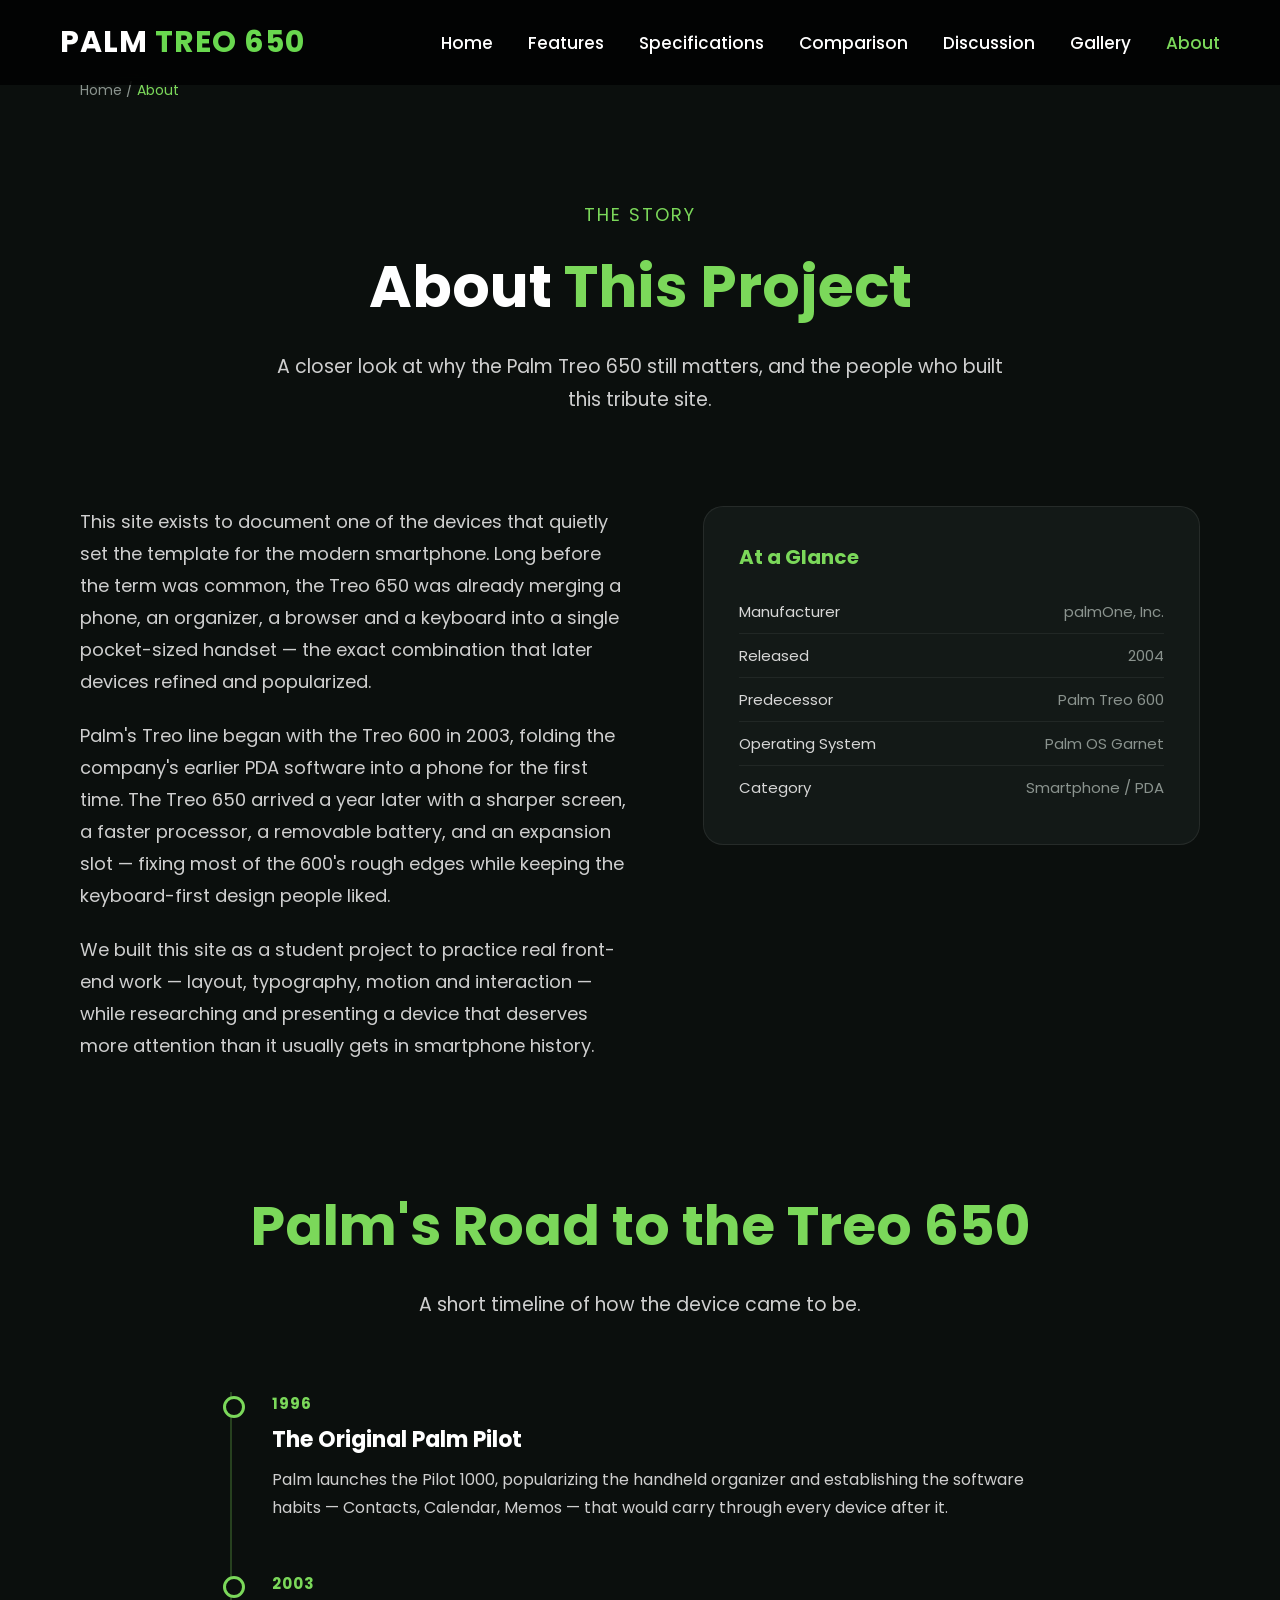
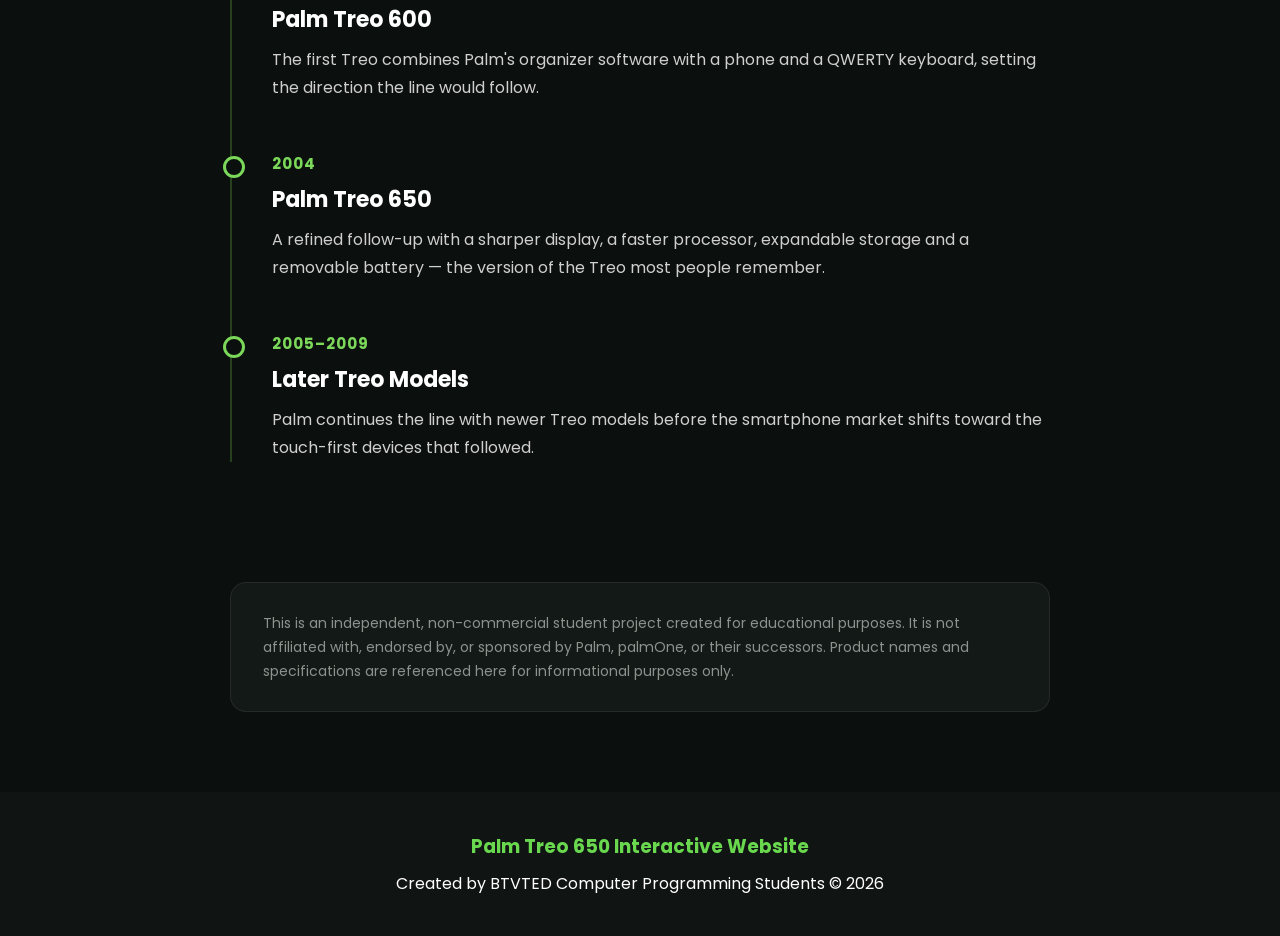
==== commit d6d540ca: "specs naman maganda nandon yung phone sa gilid nung epcs column" ====
--- a/about.html
+++ b/about.html
@@ -30,6 +30,7 @@
             <li><a href="specs.html">Specifications</a></li>
 
             <li><a href="comparison.html">Comparison</a></li>
+            <li><a href="discussion.html">Discussion</a></li>
 
             <li><a href="gallery.html">Gallery</a></li>
 
--- a/style.css
+++ b/style.css
@@ -886,7 +886,7 @@
 
 .page-hero{
 
-    padding:180px 80px 80px;
+    padding:100px 80px 50px;
 
     text-align:center;
 
@@ -944,7 +944,7 @@
 
 .breadcrumb{
 
-    padding:110px 80px 0;
+    padding:80px 80px 0;
 
     font-size:14px;
 
@@ -975,7 +975,7 @@
 }
 
 /* ===========================
-   FEATURES PAGE - DETAIL LIST
+   MINIMAL FEATURE GRID
 =========================== */
 
 .feature-detail-section{
@@ -984,193 +984,96 @@
 
 }
 
-.feature-detail{
-
-    display:flex;
-
-    align-items:center;
-
-    gap:70px;
-
-    padding:70px 0;
-
-    border-bottom:1px solid rgba(255,255,255,.08);
-
-}
-
-.feature-detail:last-child{
-
-    border-bottom:none;
-
-}
-
-.feature-detail.reverse{
-
-    flex-direction:row-reverse;
-
-}
-
-.feature-detail-icon{
-
-    flex:0 0 260px;
-
-    height:260px;
-
-    border-radius:28px;
+
+.feature-grid-minimal{
+
+    display:grid;
+
+    grid-template-columns:repeat(3,1fr);
+
+    gap:30px;
+
+    max-width:1100px;
+
+    margin:auto;
+
+}
+
+
+.feature-box{
 
     background:#131917;
 
     border:1px solid rgba(255,255,255,.08);
 
-    display:flex;
-
-    align-items:center;
-
-    justify-content:center;
-
-    font-size:90px;
-
-    position:relative;
-
-    overflow:hidden;
-
-}
-
-.feature-detail-icon::after{
-
-    content:"";
-
-    position:absolute;
-
-    inset:0;
-
-    background:radial-gradient(circle at 50% 50%, rgba(123,216,90,.25), transparent 70%);
-
-}
-
-.feature-detail-body{
-
-    flex:1;
-
-}
-
-.feature-detail-tag{
-
-    display:inline-block;
-
-    color:#7bd85a;
-
-    font-size:14px;
-
-    letter-spacing:1.5px;
-
-    text-transform:uppercase;
-
-    border:1px solid rgba(123,216,90,.4);
-
-    padding:6px 14px;
-
-    border-radius:30px;
-
-    margin-bottom:18px;
-
-}
-
-.feature-detail-body h2{
-
-    font-size:36px;
-
-    margin-bottom:18px;
-
-}
-
-.feature-detail-body p{
+    border-radius:20px;
+
+    padding:35px;
+
+    text-align:center;
+
+    min-height:280px;
+
+    transition:.3s;
+
+}
+
+
+.feature-box:hover{
+
+    transform:translateY(-8px);
+
+    border-color:#7bd85a;
+
+}
+
+
+.feature-icon{
+
+    font-size:55px;
+
+    margin-bottom:20px;
+
+}
+
+
+.feature-box h2{
+
+    font-size:24px;
+
+    margin-bottom:15px;
+
+}
+
+
+.feature-box p{
 
     color:#cfcfcf;
 
-    font-size:18px;
-
-    line-height:32px;
-
-    margin-bottom:20px;
-
-}
-
-.feature-detail-list{
-
-    list-style:none;
-
-}
-
-.feature-detail-list li{
-
-    color:#d7d7d7;
-
-    font-size:16px;
-
-    padding:8px 0 8px 28px;
-
-    position:relative;
-
-}
-
-.feature-detail-list li::before{
-
-    content:"→";
-
-    position:absolute;
-
-    left:0;
-
-    color:#7bd85a;
-
-}
+    line-height:26px;
+
+    font-size:15px;
+
+}
+
+
+/* Mobile */
 
 @media(max-width:900px){
 
-    .feature-detail,
-    .feature-detail.reverse{
-
-        flex-direction:column;
-
-        gap:30px;
-
-        text-align:center;
+    .feature-grid-minimal{
+
+        grid-template-columns:1fr;
 
     }
 
-    .feature-detail-list li{
-
-        text-align:left;
+    .feature-detail-section{
+
+        padding:30px;
 
     }
 
-    .page-hero{
-
-        padding:160px 30px 60px;
-
-    }
-
-    .page-hero h1{
-
-        font-size:38px;
-
-    }
-
-    .feature-detail-section{
-
-        padding:20px 30px 80px;
-
-    }
-
-    .breadcrumb{
-
-        padding:100px 30px 0;
-
-    }
-
-}
-
+}
 /* ===========================
    SPECIFICATIONS PAGE
 =========================== */
@@ -2416,3 +2319,49 @@
     }
 
 }
+
+/* ===========================
+   DISCUSSION PAGE
+=========================== */
+
+.discussion-panel{
+
+margin-top:40px;
+
+background:#111;
+
+border:1px solid rgba(123,216,90,.25);
+
+border-radius:18px;
+
+padding:40px;
+
+box-shadow:0 0 25px rgba(123,216,90,.12);
+
+}
+
+.discussion-panel h2{
+
+color:var(--accent);
+
+margin-bottom:15px;
+
+}
+
+.discussion-panel h3{
+
+margin-bottom:25px;
+
+line-height:1.6;
+
+}
+
+.discussion-panel p{
+
+line-height:1.9;
+
+color:#d7d7d7;
+
+margin-bottom:18px;
+
+}
--- a/animation.css
+++ b/animation.css
@@ -249,3 +249,137 @@
     }
 
 }
+/* ===========================
+   VS COMPARISON LAYOUT FIX
+=========================== */
+
+.vs-stage{
+    display:grid;
+    grid-template-columns:280px 220px auto 220px 280px;
+    justify-content:center;
+    gap:clamp(20px,3vw,40px);
+    align-items:flex-start;
+    margin-bottom:100px;
+}
+
+.vs-stage .about-side{
+
+    width:100%;
+    align-self:flex-start;
+
+    display:flex;
+    flex-direction:column;
+
+    min-height:560px;   /* taller cards */
+    box-sizing:border-box;
+}
+
+.vs-stage .about-side ul{
+    flex:1;
+    margin-bottom:20px;
+}
+
+.vs-stage .about-side li{
+    line-height:1.4;
+    padding:10px 0;
+}
+
+.vs-phone-col{
+    display:flex;
+    flex-direction:column;
+    align-items:center;
+    gap:14px;
+}
+
+.phone-container{
+    position:relative;
+    width:100%;
+    height:260px;
+    display:flex;
+    align-items:center;
+    justify-content:center;
+}
+
+.phone-container::before{
+    content:"";
+    position:absolute;
+    top:50%;
+    left:50%;
+    transform:translate(-50%,-50%);
+    width:70%;
+    height:70%;
+    background:radial-gradient(circle,
+        rgba(123,216,90,.55) 0%,
+        rgba(123,216,90,.15) 45%,
+        transparent 70%);
+    filter:blur(30px);
+    z-index:0;
+    animation:glowPulse 4s ease-in-out infinite;
+}
+
+.phone-container img{
+    position:relative;
+    z-index:1;
+
+    max-width:100%;
+    max-height:100%;
+    width:auto;
+    height:auto;
+    object-fit:contain;
+
+    animation:phoneFloat 5s ease-in-out infinite;
+    filter:drop-shadow(0 20px 25px rgba(0,0,0,.5));
+}
+
+@keyframes phoneFloat{
+    0%{transform:translateY(0);}
+    50%{transform:translateY(-18px);}
+    100%{transform:translateY(0);}
+}
+
+@keyframes glowPulse{
+    0%,100%{
+        opacity:.7;
+        transform:translate(-50%,-50%) scale(1);
+    }
+    50%{
+        opacity:1;
+        transform:translate(-50%,-50%) scale(1.1);
+    }
+}
+
+@media(max-width:1150px){
+
+    .vs-stage{
+        grid-template-columns:1fr 1fr;
+    }
+
+    .vs-badge{
+        grid-column:1/-1;
+        justify-self:center;
+    }
+
+    .vs-stage .about-side{
+        grid-column:1/-1;
+    }
+
+}
+
+@media(max-width:640px){
+
+    .vs-stage{
+        grid-template-columns:1fr;
+    }
+
+}
+
+@media(prefers-reduced-motion:reduce){
+
+    .phone-container::before,
+    .phone-container img{
+
+        animation:none;
+
+    }
+
+}
